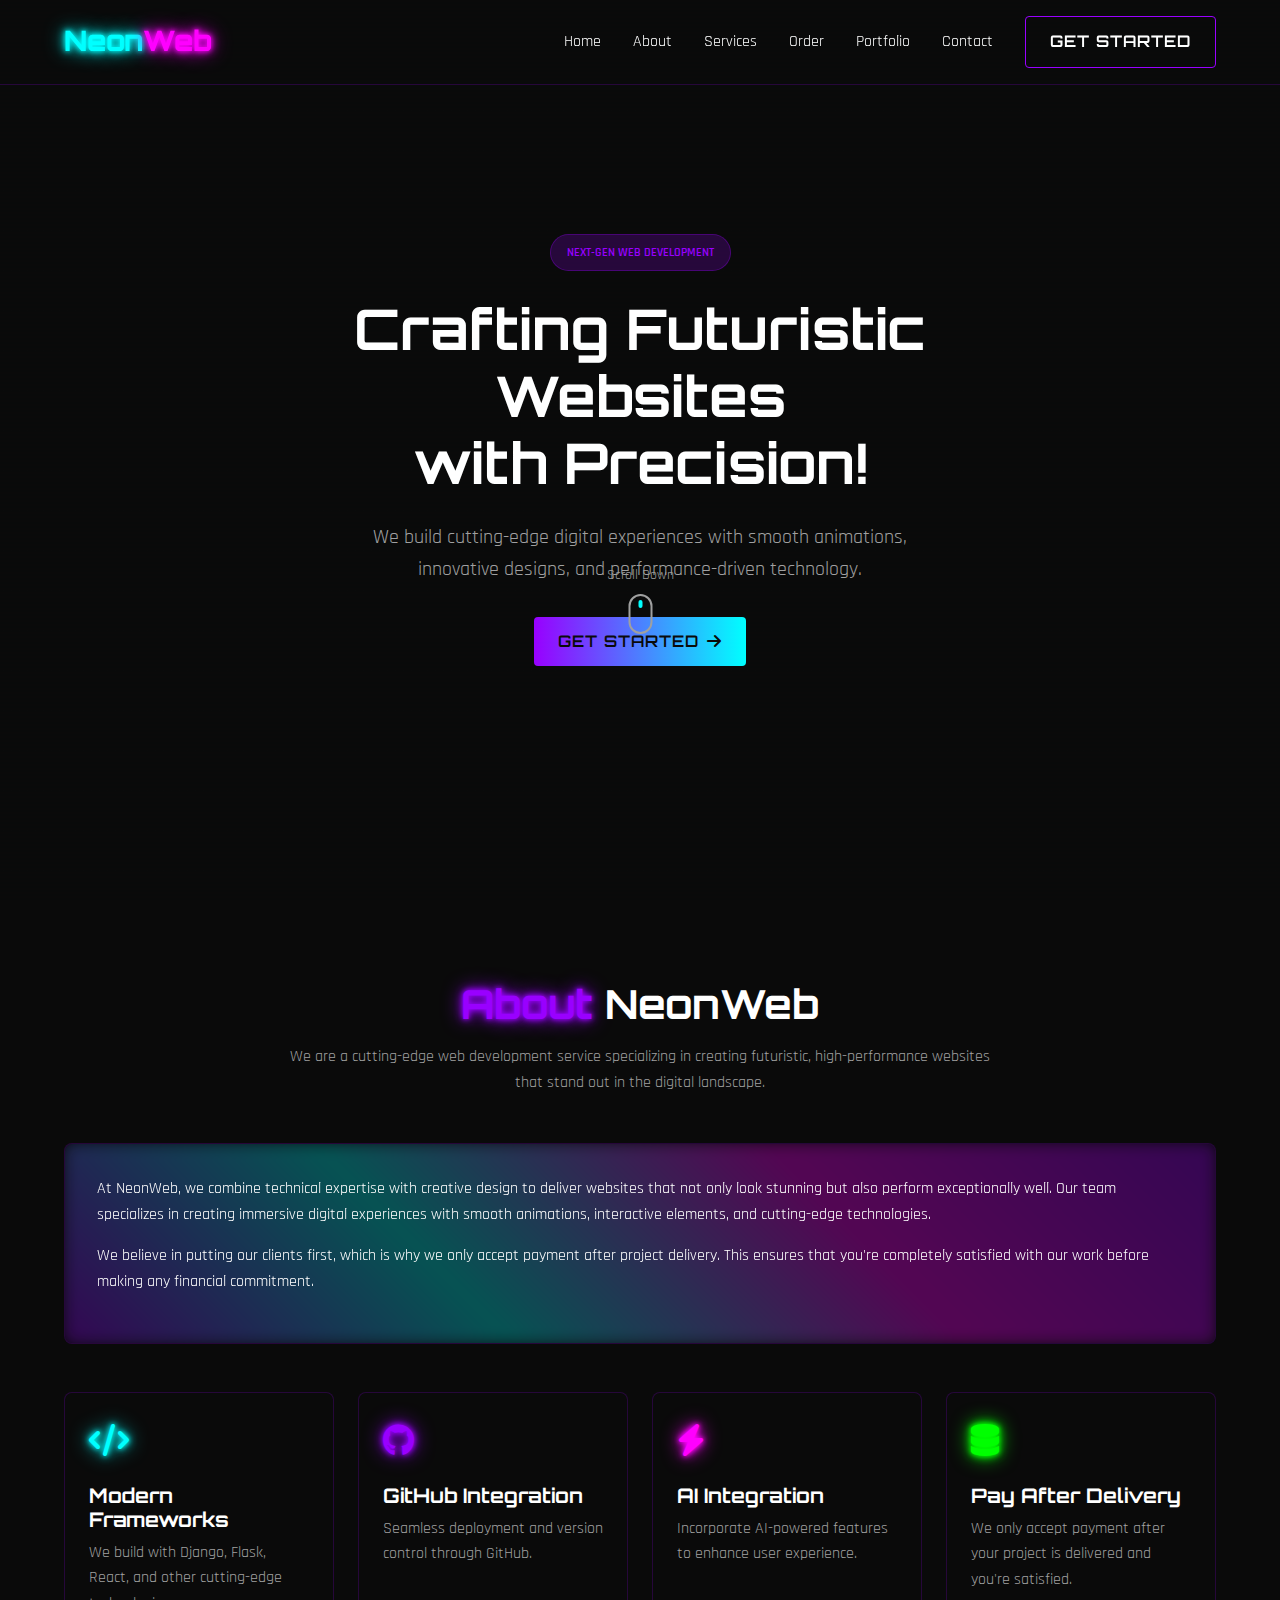
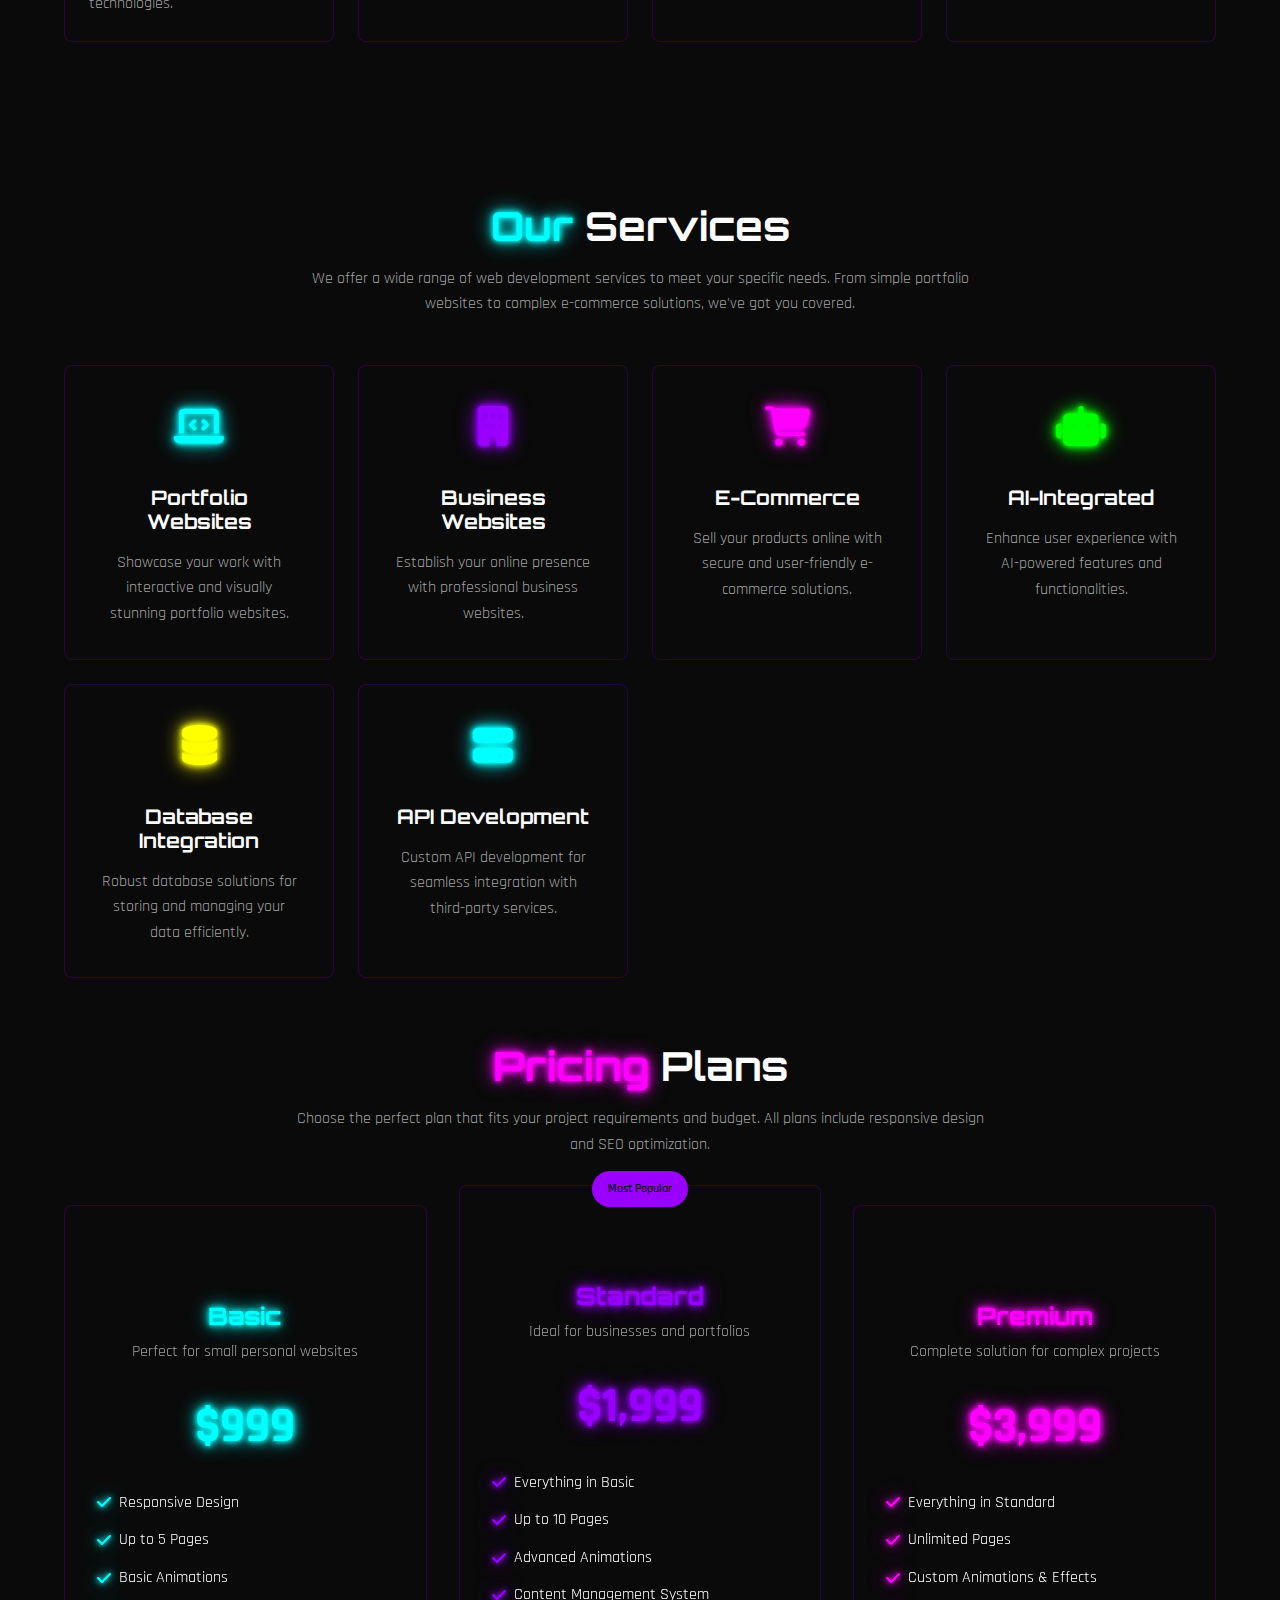
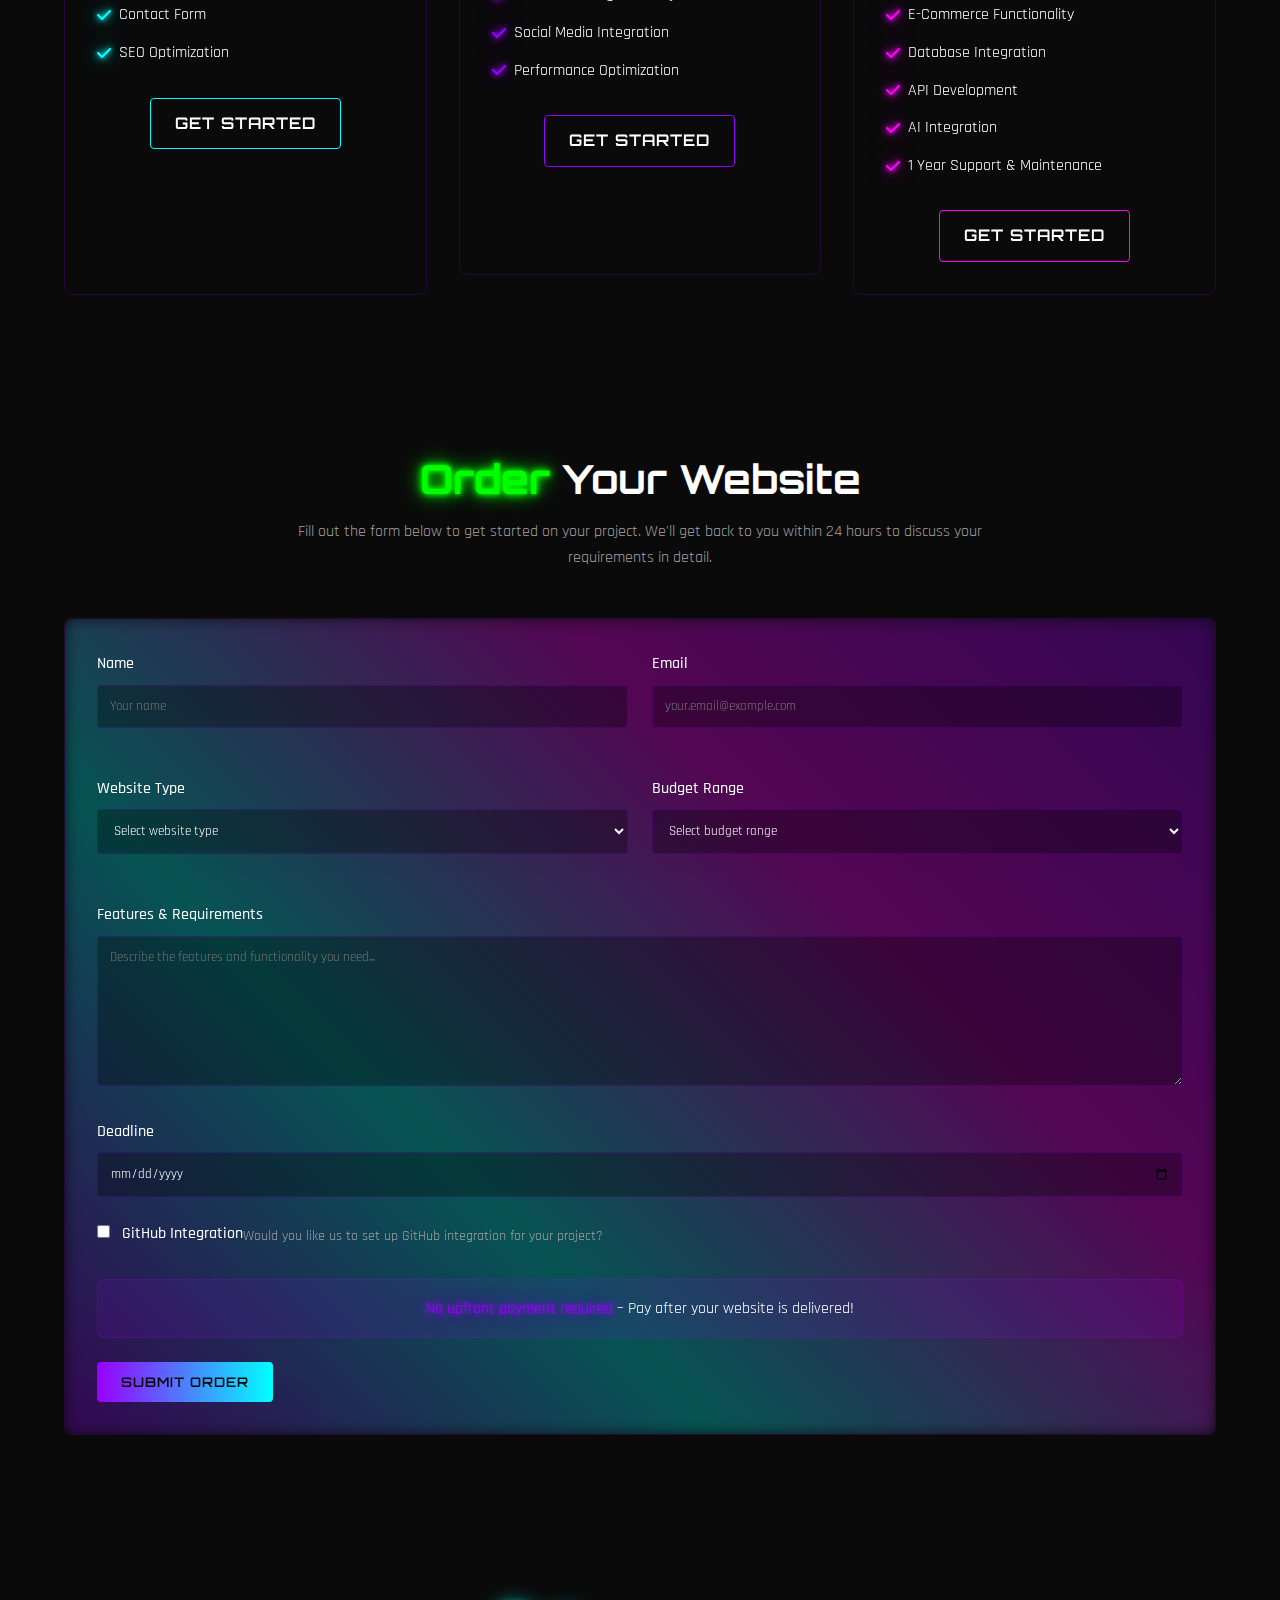
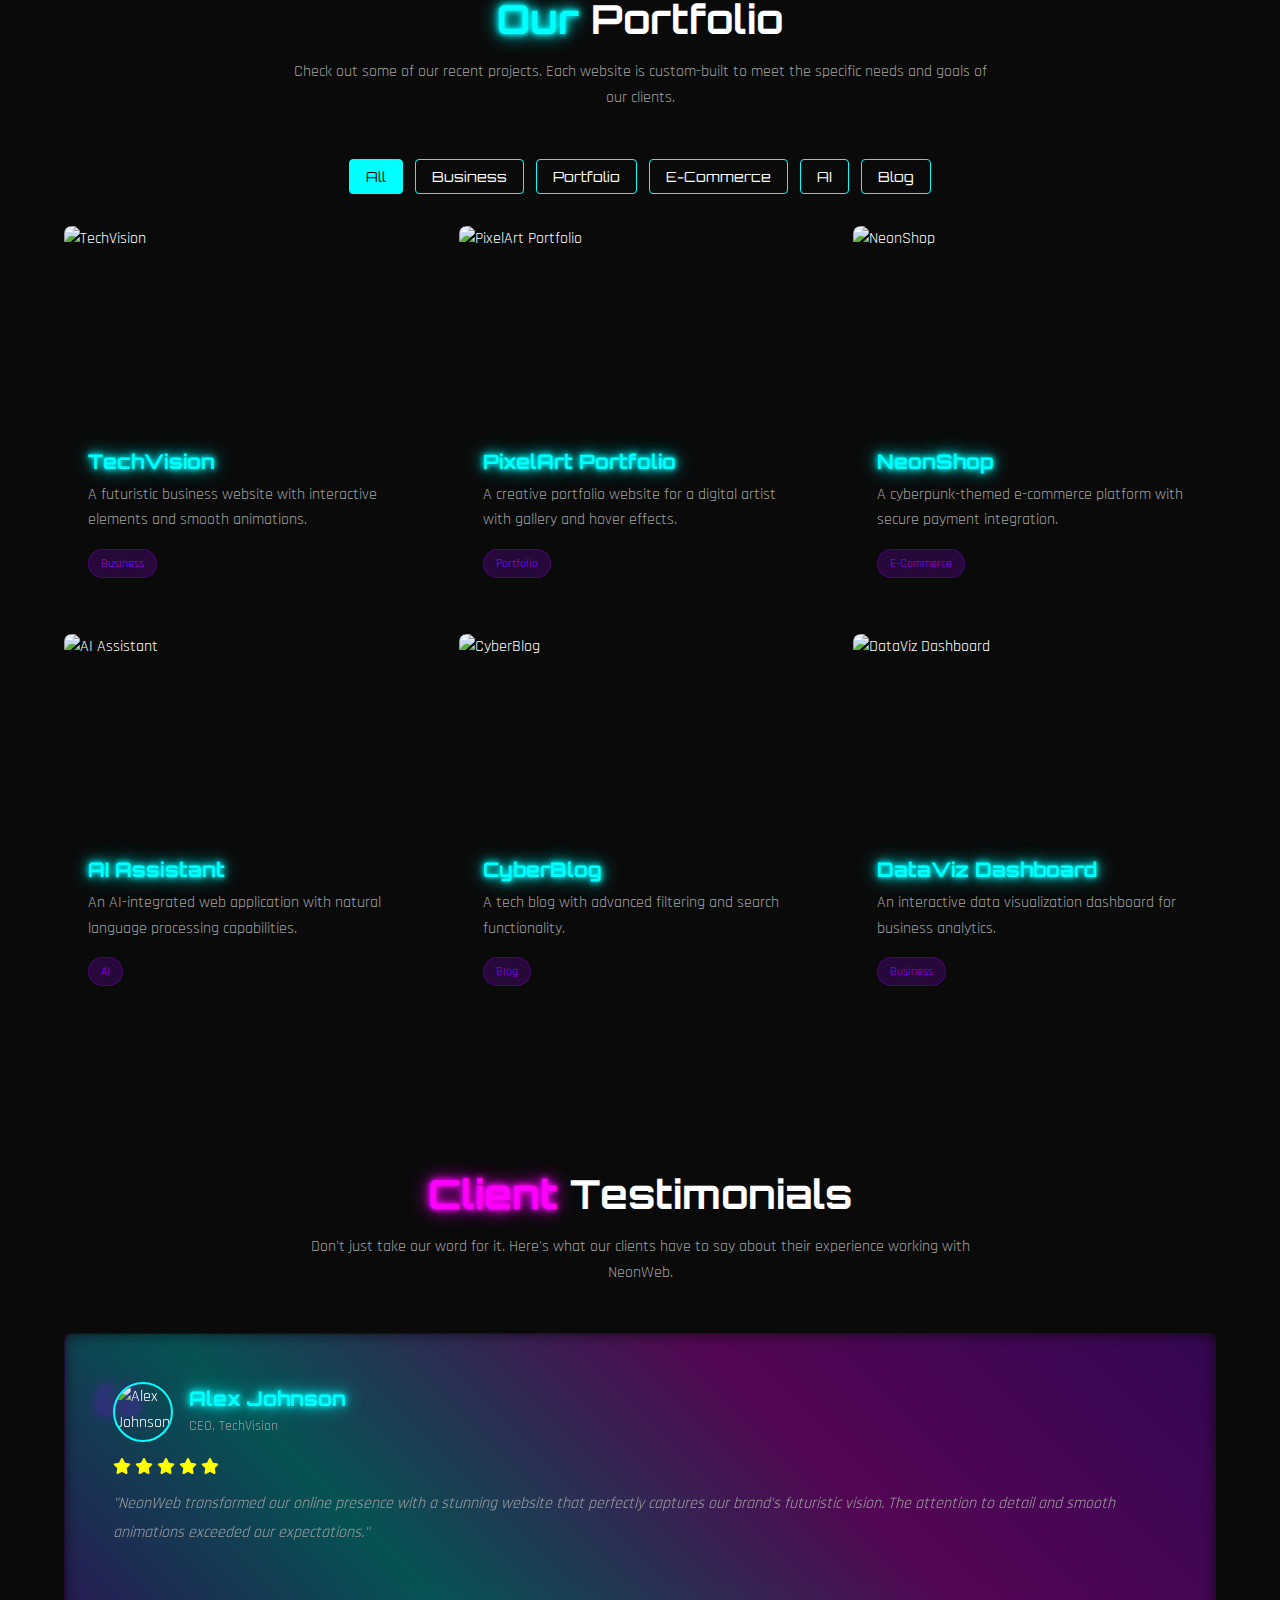
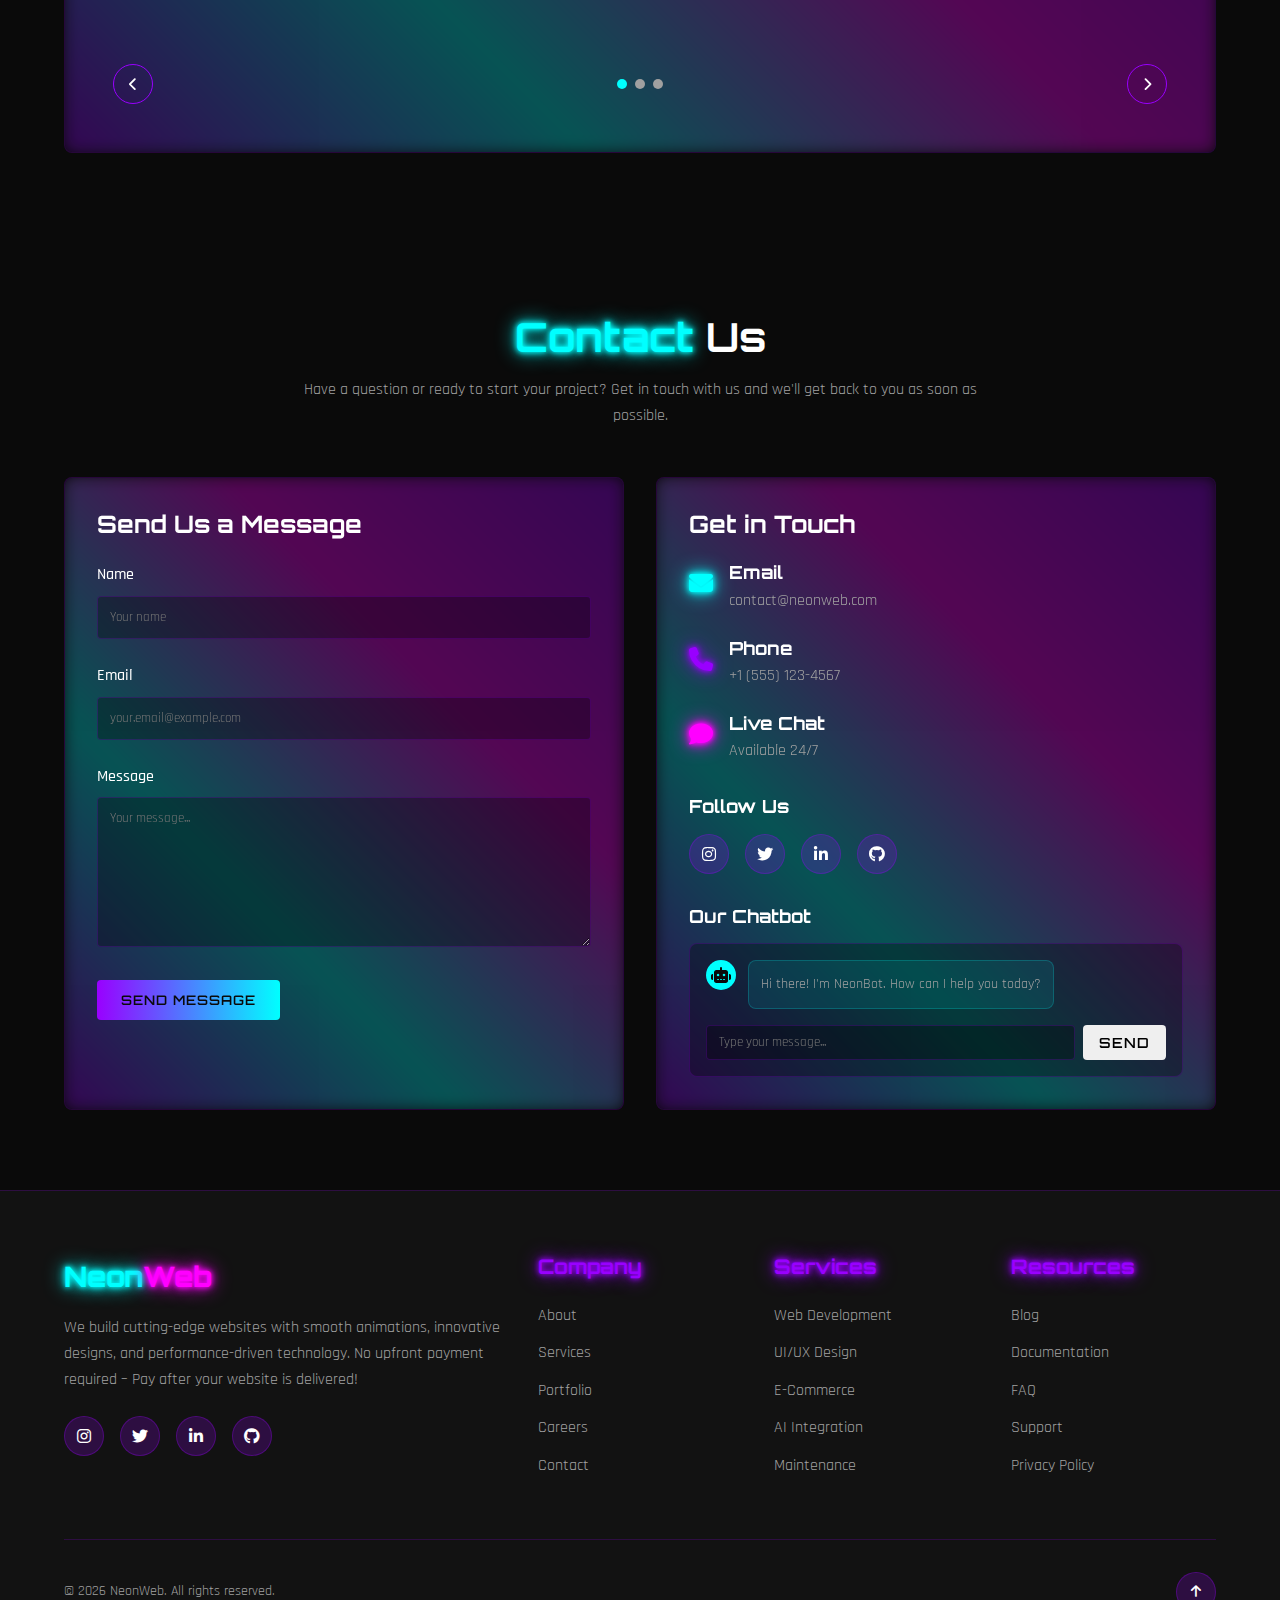
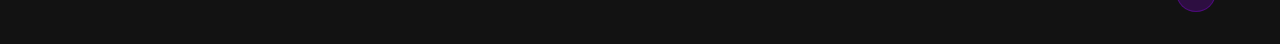
==== index.html @ 37cd9d98 "first commit" ====
<!DOCTYPE html>
<html lang="en">
<head>
  <meta charset="UTF-8">
  <meta name="viewport" content="width=device-width, initial-scale=1.0">
  <title>NeonWeb - Crafting Futuristic Websites with Precision</title>
  <link rel="stylesheet" href="styles.css">
  <link rel="stylesheet" href="https://cdnjs.cloudflare.com/ajax/libs/font-awesome/6.4.0/css/all.min.css">
  <link href="https://fonts.googleapis.com/css2?family=Orbitron:wght@400;500;600;700;800;900&family=Rajdhani:wght@300;400;500;600;700&display=swap" rel="stylesheet">
</head>
<body>
  <!-- Scanline Effect -->
  <div class="scanline"></div>
  
  <!-- Navbar -->
  <header>
    <nav class="navbar">
      <div class="container">
        <div class="logo">
          <a href="#home">
            <span class="neon-text-blue">Neon</span><span class="neon-text-pink">Web</span>
          </a>
        </div>
        <input type="checkbox" id="nav-toggle" class="nav-toggle">
        <label for="nav-toggle" class="nav-toggle-label">
          <span></span>
        </label>
        <ul class="nav-links">
          <li><a href="#home">Home</a></li>
          <li><a href="#about">About</a></li>
          <li><a href="#services">Services</a></li>
          <li><a href="#order">Order</a></li>
          <li><a href="#portfolio">Portfolio</a></li>
          <li><a href="#contact">Contact</a></li>
          <li><a href="#" class="btn btn-outline">Get Started</a></li>
        </ul>
      </div>
    </nav>
  </header>

  <!-- Hero Section -->
  <section id="home" class="hero">
    <div class="hero-grid"></div>
    <div class="container">
      <div class="hero-content">
        <div class="badge">NEXT-GEN WEB DEVELOPMENT</div>
        <h1 class="glitch-text">Crafting Futuristic Websites <br> with Precision!</h1>
        <p>We build cutting-edge digital experiences with smooth animations, innovative designs, and performance-driven technology.</p>
        <a href="#order" class="btn btn-primary neon-button">
          Get Started
          <i class="fas fa-arrow-right"></i>
        </a>
        <div class="scroll-indicator">
          <span>Scroll Down</span>
          <div class="mouse">
            <div class="wheel"></div>
          </div>
        </div>
      </div>
    </div>
  </section>

  <!-- About Section -->
  <section id="about" class="about">
    <div class="container">
      <div class="section-header">
        <h2><span class="neon-text-purple">About</span> NeonWeb</h2>
        <p>We are a cutting-edge web development service specializing in creating futuristic, high-performance websites that stand out in the digital landscape.</p>
      </div>
      
      <div class="about-content neon-border">
        <p>At NeonWeb, we combine technical expertise with creative design to deliver websites that not only look stunning but also perform exceptionally well. Our team specializes in creating immersive digital experiences with smooth animations, interactive elements, and cutting-edge technologies.</p>
        <p>We believe in putting our clients first, which is why we only accept payment after project delivery. This ensures that you're completely satisfied with our work before making any financial commitment.</p>
      </div>
      
      <div class="features-grid">
        <div class="feature-card">
          <div class="feature-icon">
            <i class="fas fa-code neon-text-cyan"></i>
          </div>
          <div class="feature-content">
            <h3>Modern Frameworks</h3>
            <p>We build with Django, Flask, React, and other cutting-edge technologies.</p>
          </div>
        </div>
        
        <div class="feature-card">
          <div class="feature-icon">
            <i class="fab fa-github neon-text-purple"></i>
          </div>
          <div class="feature-content">
            <h3>GitHub Integration</h3>
            <p>Seamless deployment and version control through GitHub.</p>
          </div>
        </div>
        
        <div class="feature-card">
          <div class="feature-icon">
            <i class="fas fa-bolt neon-text-pink"></i>
          </div>
          <div class="feature-content">
            <h3>AI Integration</h3>
            <p>Incorporate AI-powered features to enhance user experience.</p>
          </div>
        </div>
        
        <div class="feature-card">
          <div class="feature-icon">
            <i class="fas fa-database neon-text-green"></i>
          </div>
          <div class="feature-content">
            <h3>Pay After Delivery</h3>
            <p>We only accept payment after your project is delivered and you're satisfied.</p>
          </div>
        </div>
      </div>
    </div>
  </section>

  <!-- Services Section -->
  <section id="services" class="services">
    <div class="container">
      <div class="section-header">
        <h2><span class="neon-text-blue">Our</span> Services</h2>
        <p>We offer a wide range of web development services to meet your specific needs. From simple portfolio websites to complex e-commerce solutions, we've got you covered.</p>
      </div>
      
      <div class="services-grid">
        <div class="service-card">
          <div class="service-icon">
            <i class="fas fa-laptop-code neon-text-cyan"></i>
          </div>
          <h3>Portfolio Websites</h3>
          <p>Showcase your work with interactive and visually stunning portfolio websites.</p>
        </div>
        
        <div class="service-card">
          <div class="service-icon">
            <i class="fas fa-building neon-text-purple"></i>
          </div>
          <h3>Business Websites</h3>
          <p>Establish your online presence with professional business websites.</p>
        </div>
        
        <div class="service-card">
          <div class="service-icon">
            <i class="fas fa-shopping-cart neon-text-pink"></i>
          </div>
          <h3>E-Commerce</h3>
          <p>Sell your products online with secure and user-friendly e-commerce solutions.</p>
        </div>
        
        <div class="service-card">
          <div class="service-icon">
            <i class="fas fa-robot neon-text-green"></i>
          </div>
          <h3>AI-Integrated</h3>
          <p>Enhance user experience with AI-powered features and functionalities.</p>
        </div>
        
        <div class="service-card">
          <div class="service-icon">
            <i class="fas fa-database neon-text-yellow"></i>
          </div>
          <h3>Database Integration</h3>
          <p>Robust database solutions for storing and managing your data efficiently.</p>
        </div>
        
        <div class="service-card">
          <div class="service-icon">
            <i class="fas fa-server neon-text-blue"></i>
          </div>
          <h3>API Development</h3>
          <p>Custom API development for seamless integration with third-party services.</p>
        </div>
      </div>
      
      <div class="section-header pricing-header">
        <h2><span class="neon-text-pink">Pricing</span> Plans</h2>
        <p>Choose the perfect plan that fits your project requirements and budget. All plans include responsive design and SEO optimization.</p>
      </div>
      
      <div class="pricing-grid">
        <div class="pricing-card neon-border-cyan">
          <div class="pricing-header">
            <h3 class="neon-text-cyan">Basic</h3>
            <p>Perfect for small personal websites</p>
          </div>
          <div class="pricing-price neon-text-cyan">$999</div>
          <ul class="pricing-features">
            <li><i class="fas fa-check neon-text-cyan"></i> Responsive Design</li>
            <li><i class="fas fa-check neon-text-cyan"></i> Up to 5 Pages</li>
            <li><i class="fas fa-check neon-text-cyan"></i> Basic Animations</li>
            <li><i class="fas fa-check neon-text-cyan"></i> Contact Form</li>
            <li><i class="fas fa-check neon-text-cyan"></i> SEO Optimization</li>
          </ul>
          <a href="#order" class="btn btn-outline-cyan neon-button">Get Started</a>
        </div>
        
        <div class="pricing-card neon-border-purple recommended">
          <div class="recommended-badge">Most Popular</div>
          <div class="pricing-header">
            <h3 class="neon-text-purple">Standard</h3>
            <p>Ideal for businesses and portfolios</p>
          </div>
          <div class="pricing-price neon-text-purple">$1,999</div>
          <ul class="pricing-features">
            <li><i class="fas fa-check neon-text-purple"></i> Everything in Basic</li>
            <li><i class="fas fa-check neon-text-purple"></i> Up to 10 Pages</li>
            <li><i class="fas fa-check neon-text-purple"></i> Advanced Animations</li>
            <li><i class="fas fa-check neon-text-purple"></i> Content Management System</li>
            <li><i class="fas fa-check neon-text-purple"></i> Social Media Integration</li>
            <li><i class="fas fa-check neon-text-purple"></i> Performance Optimization</li>
          </ul>
          <a href="#order" class="btn btn-outline-purple neon-button">Get Started</a>
        </div>
        
        <div class="pricing-card neon-border-pink">
          <div class="pricing-header">
            <h3 class="neon-text-pink">Premium</h3>
            <p>Complete solution for complex projects</p>
          </div>
          <div class="pricing-price neon-text-pink">$3,999</div>
          <ul class="pricing-features">
            <li><i class="fas fa-check neon-text-pink"></i> Everything in Standard</li>
            <li><i class="fas fa-check neon-text-pink"></i> Unlimited Pages</li>
            <li><i class="fas fa-check neon-text-pink"></i> Custom Animations & Effects</li>
            <li><i class="fas fa-check neon-text-pink"></i> E-Commerce Functionality</li>
            <li><i class="fas fa-check neon-text-pink"></i> Database Integration</li>
            <li><i class="fas fa-check neon-text-pink"></i> API Development</li>
            <li><i class="fas fa-check neon-text-pink"></i> AI Integration</li>
            <li><i class="fas fa-check neon-text-pink"></i> 1 Year Support & Maintenance</li>
          </ul>
          <a href="#order" class="btn btn-outline-pink neon-button">Get Started</a>
        </div>
      </div>
    </div>
  </section>

  <!-- Order Form Section -->
  <section id="order" class="order">
    <div class="container">
      <div class="section-header">
        <h2><span class="neon-text-green">Order</span> Your Website</h2>
        <p>Fill out the form below to get started on your project. We'll get back to you within 24 hours to discuss your requirements in detail.</p>
      </div>
      
      <div class="order-form neon-border">
        <form>
          <div class="form-row">
            <div class="form-group">
              <label for="name">Name</label>
              <input type="text" id="name" name="name" placeholder="Your name" required>
            </div>
            <div class="form-group">
              <label for="email">Email</label>
              <input type="email" id="email" name="email" placeholder="your.email@example.com" required>
            </div>
          </div>
          
          <div class="form-row">
            <div class="form-group">
              <label for="website-type">Website Type</label>
              <select id="website-type" name="website-type" required>
                <option value="" disabled selected>Select website type</option>
                <option value="portfolio">Portfolio</option>
                <option value="business">Business</option>
                <option value="ecommerce">E-Commerce</option>
                <option value="blog">Blog</option>
                <option value="ai-integrated">AI-Integrated</option>
                <option value="other">Other</option>
              </select>
            </div>
            <div class="form-group">
              <label for="budget">Budget Range</label>
              <select id="budget" name="budget" required>
                <option value="" disabled selected>Select budget range</option>
                <option value="$1000-$2000">$1000-$2000</option>
                <option value="$2000-$3000">$2000-$3000</option>
                <option value="$3000-$5000">$3000-$5000</option>
                <option value="$5000+">$5000+</option>
              </select>
            </div>
          </div>
          
          <div class="form-group">
            <label for="features">Features & Requirements</label>
            <textarea id="features" name="features" placeholder="Describe the features and functionality you need..." required></textarea>
          </div>
          
          <div class="form-group">
            <label for="deadline">Deadline</label>
            <input type="date" id="deadline" name="deadline" required>
          </div>
          
          <div class="form-group checkbox-group">
            <input type="checkbox" id="github-integration" name="github-integration">
            <label for="github-integration">GitHub Integration</label>
            <p class="form-description">Would you like us to set up GitHub integration for your project?</p>
          </div>
          
          <div class="payment-notice">
            <p><span class="neon-text-purple">No upfront payment required</span> – Pay after your website is delivered!</p>
          </div>
          
          <button type="submit" class="btn btn-primary neon-button">Submit Order</button>
        </form>
      </div>
    </div>
  </section>

  <!-- Portfolio Section -->
  <section id="portfolio" class="portfolio">
    <div class="container">
      <div class="section-header">
        <h2><span class="neon-text-cyan">Our</span> Portfolio</h2>
        <p>Check out some of our recent projects. Each website is custom-built to meet the specific needs and goals of our clients.</p>
      </div>
      
      <div class="portfolio-filters">
        <button class="portfolio-filter active" data-filter="all">All</button>
        <button class="portfolio-filter" data-filter="business">Business</button>
        <button class="portfolio-filter" data-filter="portfolio">Portfolio</button>
        <button class="portfolio-filter" data-filter="ecommerce">E-Commerce</button>
        <button class="portfolio-filter" data-filter="ai">AI</button>
        <button class="portfolio-filter" data-filter="blog">Blog</button>
      </div>
      
      <div class="portfolio-grid">
        <div class="portfolio-item" data-category="business">
          <div class="portfolio-image">
            <img src="https://via.placeholder.com/600x400/0a0a0a/00ffff?text=TechVision" alt="TechVision">
            <div class="portfolio-overlay">
              <div class="portfolio-buttons">
                <a href="#" class="portfolio-btn"><i class="fas fa-eye"></i></a>
                <a href="#" class="portfolio-btn"><i class="fas fa-external-link-alt"></i></a>
              </div>
            </div>
          </div>
          <div class="portfolio-content">
            <h3 class="neon-text-blue">TechVision</h3>
            <p>A futuristic business website with interactive elements and smooth animations.</p>
            <span class="portfolio-category">Business</span>
          </div>
        </div>
        
        <div class="portfolio-item" data-category="portfolio">
          <div class="portfolio-image">
            <img src="https://via.placeholder.com/600x400/0a0a0a/ff00ff?text=PixelArt" alt="PixelArt Portfolio">
            <div class="portfolio-overlay">
              <div class="portfolio-buttons">
                <a href="#" class="portfolio-btn"><i class="fas fa-eye"></i></a>
                <a href="#" class="portfolio-btn"><i class="fas fa-external-link-alt"></i></a>
              </div>
            </div>
          </div>
          <div class="portfolio-content">
            <h3 class="neon-text-blue">PixelArt Portfolio</h3>
            <p>A creative portfolio website for a digital artist with gallery and hover effects.</p>
            <span class="portfolio-category">Portfolio</span>
          </div>
        </div>
        
        <div class="portfolio-item" data-category="ecommerce">
          <div class="portfolio-image">
            <img src="https://via.placeholder.com/600x400/0a0a0a/9900ff?text=NeonShop" alt="NeonShop">
            <div class="portfolio-overlay">
              <div class="portfolio-buttons">
                <a href="#" class="portfolio-btn"><i class="fas fa-eye"></i></a>
                <a href="#" class="portfolio-btn"><i class="fas fa-external-link-alt"></i></a>
              </div>
            </div>
          </div>
          <div class="portfolio-content">
            <h3 class="neon-text-blue">NeonShop</h3>
            <p>A cyberpunk-themed e-commerce platform with secure payment integration.</p>
            <span class="portfolio-category">E-Commerce</span>
          </div>
        </div>
        
        <div class="portfolio-item" data-category="ai">
          <div class="portfolio-image">
            <img src="https://via.placeholder.com/600x400/0a0a0a/00ff00?text=AI+Assistant" alt="AI Assistant">
            <div class="portfolio-overlay">
              <div class="portfolio-buttons">
                <a href="#" class="portfolio-btn"><i class="fas fa-eye"></i></a>
                <a href="#" class="portfolio-btn"><i class="fas fa-external-link-alt"></i></a>
              </div>
            </div>
          </div>
          <div class="portfolio-content">
            <h3 class="neon-text-blue">AI Assistant</h3>
            <p>An AI-integrated web application with natural language processing capabilities.</p>
            <span class="portfolio-category">AI</span>
          </div>
        </div>
        
        <div class="portfolio-item" data-category="blog">
          <div class="portfolio-image">
            <img src="https://via.placeholder.com/600x400/0a0a0a/ffff00?text=CyberBlog" alt="CyberBlog">
            <div class="portfolio-overlay">
              <div class="portfolio-buttons">
                <a href="#" class="portfolio-btn"><i class="fas fa-eye"></i></a>
                <a href="#" class="portfolio-btn"><i class="fas fa-external-link-alt"></i></a>
              </div>
            </div>
          </div>
          <div class="portfolio-content">
            <h3 class="neon-text-blue">CyberBlog</h3>
            <p>A tech blog with advanced filtering and search functionality.</p>
            <span class="portfolio-category">Blog</span>
          </div>
        </div>
        
        <div class="portfolio-item" data-category="business">
          <div class="portfolio-image">
            <img src="https://via.placeholder.com/600x400/0a0a0a/00ffff?text=DataViz" alt="DataViz Dashboard">
            <div class="portfolio-overlay">
              <div class="portfolio-buttons">
                <a href="#" class="portfolio-btn"><i class="fas fa-eye"></i></a>
                <a href="#" class="portfolio-btn"><i class="fas fa-external-link-alt"></i></a>
              </div>
            </div>
          </div>
          <div class="portfolio-content">
            <h3 class="neon-text-blue">DataViz Dashboard</h3>
            <p>An interactive data visualization dashboard for business analytics.</p>
            <span class="portfolio-category">Business</span>
          </div>
        </div>
      </div>
    </div>
  </section>

  <!-- Testimonials Section -->
  <section class="testimonials">
    <div class="container">
      <div class="section-header">
        <h2><span class="neon-text-pink">Client</span> Testimonials</h2>
        <p>Don't just take our word for it. Here's what our clients have to say about their experience working with NeonWeb.</p>
      </div>
      
      <div class="testimonials-slider neon-border">
        <div class="quote-icon">
          <i class="fas fa-quote-left neon-text-purple"></i>
        </div>
        
        <div class="testimonial-slides">
          <div class="testimonial-slide active">
            <div class="testimonial-author">
              <div class="testimonial-avatar">
                <img src="https://via.placeholder.com/100/0a0a0a/00ffff?text=AJ" alt="Alex Johnson">
              </div>
              <div class="testimonial-info">
                <h4 class="neon-text-blue">Alex Johnson</h4>
                <p>CEO, TechVision</p>
              </div>
            </div>
            <div class="testimonial-rating">
              <i class="fas fa-star"></i>
              <i class="fas fa-star"></i>
              <i class="fas fa-star"></i>
              <i class="fas fa-star"></i>
              <i class="fas fa-star"></i>
            </div>
            <p class="testimonial-content">
              "NeonWeb transformed our online presence with a stunning website that perfectly captures our brand's futuristic vision. The attention to detail and smooth animations exceeded our expectations."
            </p>
          </div>
          
          <div class="testimonial-slide">
            <div class="testimonial-author">
              <div class="testimonial-avatar">
                <img src="https://via.placeholder.com/100/0a0a0a/ff00ff?text=SC" alt="Sarah Chen">
              </div>
              <div class="testimonial-info">
                <h4 class="neon-text-blue">Sarah Chen</h4>
                <p>Digital Artist</p>
              </div>
            </div>
            <div class="testimonial-rating">
              <i class="fas fa-star"></i>
              <i class="fas fa-star"></i>
              <i class="fas fa-star"></i>
              <i class="fas fa-star"></i>
              <i class="fas fa-star"></i>
            </div>
            <p class="testimonial-content">
              "As an artist, I needed a portfolio that would showcase my work in an engaging way. NeonWeb delivered a website that not only looks amazing but also provides an immersive experience for visitors."
            </p>
          </div>
          
          <div class="testimonial-slide">
            <div class="testimonial-author">
              <div class="testimonial-avatar">
                <img src="https://via.placeholder.com/100/0a0a0a/9900ff?text=MR" alt="Michael Rodriguez">
              </div>
              <div class="testimonial-info">
                <h4 class="neon-text-blue">Michael Rodriguez</h4>
                <p>Founder, NeonShop</p>
              </div>
            </div>
            <div class="testimonial-rating">
              <i class="fas fa-star"></i>
              <i class="fas fa-star"></i>
              <i class="fas fa-star"></i>
              <i class="fas fa-star"></i>
              <i class="fas fa-star-half-alt"></i>
            </div>
            <p class="testimonial-content">
              "The e-commerce platform NeonWeb built for us has significantly increased our sales. The cyberpunk design attracts our target audience, and the checkout process is seamless. Highly recommended!"
            </p>
          </div>
        </div>
        
        <div class="testimonial-controls">
          <button class="testimonial-prev"><i class="fas fa-chevron-left"></i></button>
          <div class="testimonial-dots">
            <button class="testimonial-dot active" data-slide="0"></button>
            <button class="testimonial-dot" data-slide="1"></button>
            <button class="testimonial-dot" data-slide="2"></button>
          </div>
          <button class="testimonial-next"><i class="fas fa-chevron-right"></i></button>
        </div>
      </div>
    </div>
  </section>

  <!-- Contact Section -->
  <section id="contact" class="contact">
    <div class="container">
      <div class="section-header">
        <h2><span class="neon-text-cyan">Contact</span> Us</h2>
        <p>Have a question or ready to start your project? Get in touch with us and we'll get back to you as soon as possible.</p>
      </div>
      
      <div class="contact-grid">
        <div class="contact-form neon-border">
          <h3>Send Us a Message</h3>
          <form>
            <div class="form-group">
              <label for="contact-name">Name</label>
              <input type="text" id="contact-name" name="contact-name" placeholder="Your name" required>
            </div>
            
            <div class="form-group">
              <label for="contact-email">Email</label>
              <input type="email" id="contact-email" name="contact-email" placeholder="your.email@example.com" required>
            </div>
            
            <div class="form-group">
              <label for="contact-message">Message</label>
              <textarea id="contact-message" name="contact-message" placeholder="Your message..." required></textarea>
            </div>
            
            <button type="submit" class="btn btn-primary neon-button">Send Message</button>
          </form>
        </div>
        
        <div class="contact-info neon-border">
          <h3>Get in Touch</h3>
          
          <div class="contact-methods">
            <div class="contact-method">
              <div class="contact-icon">
                <i class="fas fa-envelope neon-text-cyan"></i>
              </div>
              <div class="contact-details">
                <h4>Email</h4>
                <a href="mailto:contact@neonweb.com">contact@neonweb.com</a>
              </div>
            </div>
            
            <div class="contact-method">
              <div class="contact-icon">
                <i class="fas fa-phone neon-text-purple"></i>
              </div>
              <div class="contact-details">
                <h4>Phone</h4>
                <a href="tel:+15551234567">+1 (555) 123-4567</a>
              </div>
            </div>
            
            <div class="contact-method">
              <div class="contact-icon">
                <i class="fas fa-comment neon-text-pink"></i>
              </div>
              <div class="contact-details">
                <h4>Live Chat</h4>
                <p>Available 24/7</p>
              </div>
            </div>
          </div>
          
          <div class="social-links">
            <h4>Follow Us</h4>
            <div class="social-icons">
              <a href="#" class="social-icon"><i class="fab fa-instagram"></i></a>
              <a href="#" class="social-icon"><i class="fab fa-twitter"></i></a>
              <a href="#" class="social-icon"><i class="fab fa-linkedin-in"></i></a>
              <a href="#" class="social-icon"><i class="fab fa-github"></i></a>
            </div>
          </div>
          
          <div class="chatbot">
            <h4>Our Chatbot</h4>
            <div class="chatbot-container">
              <div class="chatbot-message">
                <div class="chatbot-avatar">
                  <i class="fas fa-robot"></i>
                </div>
                <div class="chatbot-text">
                  Hi there! I'm NeonBot. How can I help you today?
                </div>
              </div>
              
              <div class="chatbot-input">
                <input type="text" placeholder="Type your message...">
                <button class="btn btn-small">Send</button>
              </div>
            </div>
          </div>
        </div>
      </div>
    </div>
  </section>

  <!-- Footer -->
  <footer class="footer">
    <div class="container">
      <div class="footer-grid">
        <div class="footer-about">
          <div class="logo">
            <a href="#home">
              <span class="neon-text-blue">Neon</span><span class="neon-text-pink">Web</span>
            </a>
          </div>
          <p>We build cutting-edge websites with smooth animations, innovative designs, and performance-driven technology. No upfront payment required – Pay after your website is delivered!</p>
          <div class="social-icons">
            <a href="#" class="social-icon"><i class="fab fa-instagram"></i></a>
            <a href="#" class="social-icon"><i class="fab fa-twitter"></i></a>
            <a href="#" class="social-icon"><i class="fab fa-linkedin-in"></i></a>
            <a href="#" class="social-icon"><i class="fab fa-github"></i></a>
          </div>
        </div>
        
        <div class="footer-links">
          <h4 class="neon-text-purple">Company</h4>
          <ul>
            <li><a href="#about">About</a></li>
            <li><a href="#services">Services</a></li>
            <li><a href="#portfolio">Portfolio</a></li>
            <li><a href="#">Careers</a></li>
            <li><a href="#contact">Contact</a></li>
          </ul>
        </div>
        
        <div class="footer-links">
          <h4 class="neon-text-purple">Services</h4>
          <ul>
            <li><a href="#">Web Development</a></li>
            <li><a href="#">UI/UX Design</a></li>
            <li><a href="#">E-Commerce</a></li>
            <li><a href="#">AI Integration</a></li>
            <li><a href="#">Maintenance</a></li>
          </ul>
        </div>
        
        <div class="footer-links">
          <h4 class="neon-text-purple">Resources</h4>
          <ul>
            <li><a href="#">Blog</a></li>
            <li><a href="#">Documentation</a></li>
            <li><a href="#">FAQ</a></li>
            <li><a href="#">Support</a></li>
            <li><a href="#">Privacy Policy</a></li>
          </ul>
        </div>
      </div>
      
      <div class="footer-bottom">
        <p>&copy; <script>document.write(new Date().getFullYear())</script> NeonWeb. All rights reserved.</p>
        <button class="scroll-top" onclick="window.scrollTo({top: 0, behavior: 'smooth'})">
          <i class="fas fa-arrow-up"></i>
        </button>
      </div>
    </div>
  </footer>

  <script>
    // Simple JavaScript for the testimonial slider
    document.addEventListener('DOMContentLoaded', function() {
      const slides = document.querySelectorAll('.testimonial-slide');
      const dots = document.querySelectorAll('.testimonial-dot');
      const prevBtn = document.querySelector('.testimonial-prev');
      const nextBtn = document.querySelector('.testimonial-next');
      let currentSlide = 0;
      
      function showSlide(n) {
        slides.forEach(slide => slide.classList.remove('active'));
        dots.forEach(dot => dot.classList.remove('active'));
        
        currentSlide = (n + slides.length) % slides.length;
        
        slides[currentSlide].classList.add('active');
        dots[currentSlide].classList.add('active');
      }
      
      prevBtn.addEventListener('click', () => showSlide(currentSlide - 1));
      nextBtn.addEventListener('click', () => showSlide(currentSlide + 1));
      
      dots.forEach((dot, index) => {
        dot.addEventListener('click', () => showSlide(index));
      });
      
      // Portfolio filtering
      const filterBtns = document.querySelectorAll('.portfolio-filter');
      const portfolioItems = document.querySelectorAll('.portfolio-item');
      
      filterBtns.forEach(btn => {
        btn.addEventListener('click', () => {
          filterBtns.forEach(b => b.classList.remove('active'));
          btn.classList.add('active');
          
          const filter = btn.getAttribute('data-filter');
          
          portfolioItems.forEach(item => {
            if (filter === 'all' || item.getAttribute('data-category') === filter) {
              item.style.display = 'block';
            } else {
              item.style.display = 'none';
            }
          });
        });
      });
    });
  </script>
</body>
</html>
---- styles.css ----
/* Base Styles */
:root {
    --neon-pink: #ff00ff;
    --neon-blue: #00ffff;
    --neon-purple: #9900ff;
    --neon-green: #00ff00;
    --neon-yellow: #ffff00;
    --bg-color: #0a0a0a;
    --bg-color-alt: #121212;
    --text-color: #ffffff;
    --text-color-muted: #a0a0a0;
    --border-color: rgba(153, 0, 255, 0.2);
    --border-color-hover: rgba(153, 0, 255, 0.5);
    --card-bg: rgba(10, 10, 10, 0.8);
  }
  
  * {
    margin: 0;
    padding: 0;
    box-sizing: border-box;
  }
  
  html {
    scroll-behavior: smooth;
  }
  
  body {
    font-family: "Rajdhani", sans-serif;
    background-color: var(--bg-color);
    color: var(--text-color);
    line-height: 1.6;
    overflow-x: hidden;
    position: relative;
  }
  
  h1,
  h2,
  h3,
  h4,
  h5,
  h6 {
    font-family: "Orbitron", sans-serif;
    font-weight: 700;
    line-height: 1.2;
    margin-bottom: 1rem;
  }
  
  a {
    text-decoration: none;
    color: var(--text-color);
    transition: color 0.3s ease;
  }
  
  a:hover {
    color: var(--neon-blue);
  }
  
  ul {
    list-style: none;
  }
  
  img {
    max-width: 100%;
    height: auto;
  }
  
  .container {
    width: 100%;
    max-width: 1200px;
    margin: 0 auto;
    padding: 0 1.5rem;
  }
  
  section {
    padding: 5rem 0;
    position: relative;
  }
  
  /* Cyberpunk Effects */
  .scanline {
    position: fixed;
    top: 0;
    left: 0;
    width: 100%;
    height: 100%;
    background: linear-gradient(to bottom, transparent 50%, rgba(0, 255, 255, 0.02) 50%);
    background-size: 100% 4px;
    z-index: 9999;
    pointer-events: none;
    opacity: 0.15;
  }
  
  .neon-text-blue {
    color: var(--neon-blue);
    text-shadow: 0 0 5px var(--neon-blue), 0 0 10px var(--neon-blue), 0 0 20px var(--neon-blue);
  }
  
  .neon-text-pink {
    color: var(--neon-pink);
    text-shadow: 0 0 5px var(--neon-pink), 0 0 10px var(--neon-pink), 0 0 20px var(--neon-pink);
  }
  
  .neon-text-purple {
    color: var(--neon-purple);
    text-shadow: 0 0 5px var(--neon-purple), 0 0 10px var(--neon-purple), 0 0 20px var(--neon-purple);
  }
  
  .neon-text-green {
    color: var(--neon-green);
    text-shadow: 0 0 5px var(--neon-green), 0 0 10px var(--neon-green), 0 0 20px var(--neon-green);
  }
  
  .neon-text-cyan {
    color: var(--neon-blue);
    text-shadow: 0 0 5px var(--neon-blue), 0 0 10px var(--neon-blue), 0 0 20px var(--neon-blue);
  }
  
  .neon-text-yellow {
    color: var(--neon-yellow);
    text-shadow: 0 0 5px var(--neon-yellow), 0 0 10px var(--neon-yellow), 0 0 20px var(--neon-yellow);
  }
  
  .neon-border {
    position: relative;
    border: 1px solid var(--border-color);
    border-radius: 8px;
    overflow: hidden;
  }
  
  .neon-border::before {
    content: "";
    position: absolute;
    top: -2px;
    left: -2px;
    right: -2px;
    bottom: -2px;
    background: linear-gradient(45deg, var(--neon-purple), var(--neon-blue), var(--neon-pink), var(--neon-purple));
    border-radius: inherit;
    z-index: -1;
    opacity: 0.3;
    filter: blur(8px);
    animation: border-animation 3s linear infinite;
  }
  
  .neon-border-cyan::before {
    background: linear-gradient(45deg, var(--neon-blue), var(--neon-blue), var(--neon-blue), var(--neon-blue));
  }
  
  .neon-border-purple::before {
    background: linear-gradient(45deg, var(--neon-purple), var(--neon-purple), var(--neon-purple), var(--neon-purple));
  }
  
  .neon-border-pink::before {
    background: linear-gradient(45deg, var(--neon-pink), var(--neon-pink), var(--neon-pink), var(--neon-pink));
  }
  
  @keyframes border-animation {
    0% {
      filter: blur(5px);
      opacity: 0.3;
    }
    50% {
      filter: blur(8px);
      opacity: 0.5;
    }
    100% {
      filter: blur(5px);
      opacity: 0.3;
    }
  }
  
  .glitch-text {
    position: relative;
    animation: glitch 2s infinite;
  }
  
  @keyframes glitch {
    0% {
      text-shadow: 0.05em 0 0 var(--neon-pink), -0.05em -0.025em 0 var(--neon-blue), -0.025em 0.05em 0 var(--neon-green);
    }
    14% {
      text-shadow: 0.05em 0 0 var(--neon-pink), -0.05em -0.025em 0 var(--neon-blue), -0.025em 0.05em 0 var(--neon-green);
    }
    15% {
      text-shadow: -0.05em -0.025em 0 var(--neon-pink), 0.025em 0.025em 0 var(--neon-blue), -0.05em -0.05em 0
        var(--neon-green);
    }
    49% {
      text-shadow: -0.05em -0.025em 0 var(--neon-pink), 0.025em 0.025em 0 var(--neon-blue), -0.05em -0.05em 0
        var(--neon-green);
    }
    50% {
      text-shadow: 0.025em 0.05em 0 var(--neon-pink), 0.05em 0 0 var(--neon-blue), 0 -0.05em 0 var(--neon-green);
    }
    99% {
      text-shadow: 0.025em 0.05em 0 var(--neon-pink), 0.05em 0 0 var(--neon-blue), 0 -0.05em 0 var(--neon-green);
    }
    100% {
      text-shadow: -0.025em 0 0 var(--neon-pink), -0.025em -0.025em 0 var(--neon-blue), -0.025em -0.05em 0
        var(--neon-green);
    }
  }
  
  /* Buttons */
  .btn {
    display: inline-flex;
    align-items: center;
    justify-content: center;
    padding: 0.75rem 1.5rem;
    border-radius: 4px;
    font-family: "Orbitron", sans-serif;
    font-weight: 600;
    text-transform: uppercase;
    letter-spacing: 1px;
    transition: all 0.3s ease;
    cursor: pointer;
    border: none;
    position: relative;
    overflow: hidden;
  }
  
  .btn i {
    margin-left: 0.5rem;
  }
  
  .btn-primary {
    background: linear-gradient(90deg, var(--neon-purple), var(--neon-blue));
    color: var(--bg-color);
  }
  
  .btn-primary:hover {
    background: linear-gradient(90deg, var(--neon-purple), var(--neon-blue));
    filter: brightness(1.2);
    color: var(--bg-color);
  }
  
  .btn-outline {
    background: transparent;
    border: 1px solid var(--neon-purple);
    color: var(--text-color);
  }
  
  .btn-outline:hover {
    background: rgba(153, 0, 255, 0.2);
    color: var(--text-color);
  }
  
  .btn-outline-cyan {
    background: transparent;
    border: 1px solid var(--neon-blue);
    color: var(--text-color);
  }
  
  .btn-outline-cyan:hover {
    background: rgba(0, 255, 255, 0.2);
    color: var(--text-color);
  }
  
  .btn-outline-purple {
    background: transparent;
    border: 1px solid var(--neon-purple);
    color: var(--text-color);
  }
  
  .btn-outline-purple:hover {
    background: rgba(153, 0, 255, 0.2);
    color: var(--text-color);
  }
  
  .btn-outline-pink {
    background: transparent;
    border: 1px solid var(--neon-pink);
    color: var(--text-color);
  }
  
  .btn-outline-pink:hover {
    background: rgba(255, 0, 255, 0.2);
    color: var(--text-color);
  }
  
  .btn-small {
    padding: 0.5rem 1rem;
    font-size: 0.875rem;
  }
  
  .neon-button {
    position: relative;
    overflow: hidden;
  }
  
  .neon-button::before {
    content: "";
    position: absolute;
    top: 0;
    left: -100%;
    width: 100%;
    height: 100%;
    background: linear-gradient(90deg, transparent, rgba(255, 255, 255, 0.2), transparent);
    transition: all 0.5s ease;
  }
  
  .neon-button:hover::before {
    left: 100%;
  }
  
  /* Navbar */
  .navbar {
    position: fixed;
    top: 0;
    left: 0;
    width: 100%;
    z-index: 1000;
    padding: 1rem 0;
    transition: all 0.3s ease;
    background: rgba(10, 10, 10, 0.8);
    backdrop-filter: blur(10px);
    border-bottom: 1px solid var(--border-color);
  }
  
  .navbar .container {
    display: flex;
    justify-content: space-between;
    align-items: center;
  }
  
  .logo {
    font-family: "Orbitron", sans-serif;
    font-size: 1.75rem;
    font-weight: 800;
  }
  
  .nav-links {
    display: flex;
    align-items: center;
  }
  
  .nav-links li {
    margin-left: 2rem;
  }
  
  .nav-links a {
    position: relative;
  }
  
  .nav-links a::after {
    content: "";
    position: absolute;
    bottom: -5px;
    left: 0;
    width: 0;
    height: 2px;
    background: linear-gradient(90deg, var(--neon-blue), var(--neon-purple));
    transition: width 0.3s ease;
  }
  
  .nav-links a:hover::after {
    width: 100%;
  }
  
  .nav-toggle {
    display: none;
  }
  
  .nav-toggle-label {
    display: none;
    cursor: pointer;
  }
  
  /* Hero Section */
  .hero {
    min-height: 100vh;
    display: flex;
    align-items: center;
    justify-content: center;
    text-align: center;
    padding-top: 5rem;
    position: relative;
    overflow: hidden;
  }
  
  .hero-grid {
    position: absolute;
    top: 0;
    left: 0;
    width: 100%;
    height: 100%;
    background-image: linear-gradient(rgba(10, 10, 10, 0.9) 1px, transparent 1px),
      linear-gradient(90deg, rgba(10, 10, 10, 0.9) 1px, transparent 1px);
    background-size: 40px 40px;
    background-position: center center;
    perspective: 1000px;
    transform-style: preserve-3d;
    animation: grid-animation 20s linear infinite;
  }
  
  @keyframes grid-animation {
    0% {
      transform: rotateX(75deg) translateY(0);
    }
    100% {
      transform: rotateX(75deg) translateY(40px);
    }
  }
  
  .hero-content {
    max-width: 800px;
    margin: 0 auto;
    position: relative;
    z-index: 1;
  }
  
  .hero h1 {
    font-size: 3.5rem;
    margin-bottom: 1.5rem;
  }
  
  .hero p {
    font-size: 1.25rem;
    color: var(--text-color-muted);
    margin-bottom: 2rem;
    max-width: 600px;
    margin-left: auto;
    margin-right: auto;
  }
  
  .badge {
    display: inline-block;
    padding: 0.5rem 1rem;
    background: rgba(153, 0, 255, 0.2);
    border: 1px solid rgba(153, 0, 255, 0.3);
    border-radius: 50px;
    font-size: 0.75rem;
    font-weight: 600;
    color: var(--neon-purple);
    margin-bottom: 1.5rem;
  }
  
  .scroll-indicator {
    position: absolute;
    bottom: 2rem;
    left: 50%;
    transform: translateX(-50%);
    display: flex;
    flex-direction: column;
    align-items: center;
    color: var(--text-color-muted);
    font-size: 0.875rem;
  }
  
  .mouse {
    width: 1.5rem;
    height: 2.5rem;
    border: 2px solid var(--text-color-muted);
    border-radius: 1rem;
    margin-top: 0.5rem;
    display: flex;
    justify-content: center;
    padding-top: 0.25rem;
  }
  
  .wheel {
    width: 0.25rem;
    height: 0.5rem;
    background-color: var(--neon-blue);
    border-radius: 0.125rem;
    animation: scroll 1.5s infinite;
  }
  
  @keyframes scroll {
    0% {
      transform: translateY(0);
      opacity: 1;
    }
    100% {
      transform: translateY(1rem);
      opacity: 0;
    }
  }
  
  /* Section Headers */
  .section-header {
    text-align: center;
    margin-bottom: 3rem;
  }
  
  .section-header h2 {
    font-size: 2.5rem;
    margin-bottom: 1rem;
  }
  
  .section-header p {
    color: var(--text-color-muted);
    max-width: 700px;
    margin-left: auto;
    margin-right: auto;
  }
  
  /* About Section */
  .about-content {
    background: var(--card-bg);
    padding: 2rem;
    margin-bottom: 3rem;
    backdrop-filter: blur(10px);
  }
  
  .about-content p {
    margin-bottom: 1rem;
  }
  
  .features-grid {
    display: grid;
    grid-template-columns: repeat(auto-fit, minmax(250px, 1fr));
    gap: 1.5rem;
  }
  
  .feature-card {
    background: var(--card-bg);
    border: 1px solid var(--border-color);
    border-radius: 8px;
    padding: 1.5rem;
    transition: all 0.3s ease;
  }
  
  .feature-card:hover {
    border-color: var(--border-color-hover);
    transform: translateY(-5px);
  }
  
  .feature-icon {
    font-size: 2rem;
    margin-bottom: 1rem;
  }
  
  .feature-content h3 {
    font-size: 1.25rem;
    margin-bottom: 0.5rem;
  }
  
  .feature-content p {
    color: var(--text-color-muted);
  }
  
  /* Services Section */
  .services-grid {
    display: grid;
    grid-template-columns: repeat(auto-fit, minmax(250px, 1fr));
    gap: 1.5rem;
    margin-bottom: 4rem;
  }
  
  .service-card {
    background: var(--card-bg);
    border: 1px solid var(--border-color);
    border-radius: 8px;
    padding: 2rem;
    text-align: center;
    transition: all 0.3s ease;
  }
  
  .service-card:hover {
    border-color: var(--border-color-hover);
    transform: translateY(-5px);
  }
  
  .service-icon {
    font-size: 2.5rem;
    margin-bottom: 1.5rem;
  }
  
  .service-card h3 {
    font-size: 1.25rem;
    margin-bottom: 1rem;
  }
  
  .service-card p {
    color: var(--text-color-muted);
  }
  
  .pricing-header {
    margin-top: 4rem;
  }
  
  .pricing-grid {
    display: grid;
    grid-template-columns: repeat(auto-fit, minmax(300px, 1fr));
    gap: 2rem;
  }
  
  .pricing-card {
    background: var(--card-bg);
    border: 1px solid var(--border-color);
    border-radius: 8px;
    padding: 2rem;
    text-align: center;
    position: relative;
    backdrop-filter: blur(10px);
  }
  
  .pricing-card.recommended {
    transform: translateY(-20px);
  }
  
  .recommended-badge {
    position: absolute;
    top: -15px;
    left: 50%;
    transform: translateX(-50%);
    background: var(--neon-purple);
    color: var(--bg-color);
    padding: 0.5rem 1rem;
    border-radius: 50px;
    font-size: 0.75rem;
    font-weight: 600;
  }
  
  .pricing-header h3 {
    font-size: 1.5rem;
    margin-bottom: 0.5rem;
  }
  
  .pricing-header p {
    color: var(--text-color-muted);
    margin-bottom: 1.5rem;
  }
  
  .pricing-price {
    font-size: 3rem;
    font-weight: 700;
    margin-bottom: 1.5rem;
  }
  
  .pricing-features {
    margin-bottom: 2rem;
  }
  
  .pricing-features li {
    display: flex;
    align-items: center;
    margin-bottom: 0.75rem;
  }
  
  .pricing-features i {
    margin-right: 0.5rem;
  }
  
  /* Order Form Section */
  .order-form {
    background: var(--card-bg);
    padding: 2rem;
    backdrop-filter: blur(10px);
  }
  
  .form-row {
    display: grid;
    grid-template-columns: repeat(auto-fit, minmax(250px, 1fr));
    gap: 1.5rem;
    margin-bottom: 1.5rem;
  }
  
  .form-group {
    margin-bottom: 1.5rem;
  }
  
  .form-group label {
    display: block;
    margin-bottom: 0.5rem;
    font-weight: 500;
  }
  
  .form-group input,
  .form-group select,
  .form-group textarea {
    width: 100%;
    padding: 0.75rem;
    background: rgba(0, 0, 0, 0.3);
    border: 1px solid var(--border-color);
    border-radius: 4px;
    color: var(--text-color);
    font-family: "Rajdhani", sans-serif;
    transition: all 0.3s ease;
  }
  
  .form-group input:focus,
  .form-group select:focus,
  .form-group textarea:focus {
    outline: none;
    border-color: var(--neon-blue);
  }
  
  .form-group textarea {
    min-height: 150px;
    resize: vertical;
  }
  
  .checkbox-group {
    display: flex;
    align-items: flex-start;
  }
  
  .checkbox-group input {
    width: auto;
    margin-right: 0.75rem;
    margin-top: 0.25rem;
  }
  
  .form-description {
    font-size: 0.875rem;
    color: var(--text-color-muted);
    margin-top: 0.25rem;
  }
  
  .payment-notice {
    background: rgba(153, 0, 255, 0.1);
    border: 1px solid rgba(153, 0, 255, 0.2);
    border-radius: 8px;
    padding: 1rem;
    text-align: center;
    margin-bottom: 1.5rem;
  }
  
  /* Portfolio Section */
  .portfolio-filters {
    display: flex;
    justify-content: center;
    flex-wrap: wrap;
    gap: 0.75rem;
    margin-bottom: 2rem;
  }
  
  .portfolio-filter {
    padding: 0.5rem 1rem;
    background: transparent;
    border: 1px solid var(--neon-blue);
    border-radius: 4px;
    color: var(--text-color);
    cursor: pointer;
    transition: all 0.3s ease;
    font-family: "Orbitron", sans-serif;
    font-size: 0.875rem;
  }
  
  .portfolio-filter:hover,
  .portfolio-filter.active {
    background: var(--neon-blue);
    color: var(--bg-color);
  }
  
  .portfolio-grid {
    display: grid;
    grid-template-columns: repeat(auto-fill, minmax(300px, 1fr));
    gap: 2rem;
  }
  
  .portfolio-item {
    background: var(--card-bg);
    border-radius: 8px;
    overflow: hidden;
    transition: all 0.3s ease;
  }
  
  .portfolio-item:hover {
    transform: translateY(-10px);
  }
  
  .portfolio-image {
    position: relative;
    height: 200px;
    overflow: hidden;
  }
  
  .portfolio-image img {
    width: 100%;
    height: 100%;
    object-fit: cover;
    transition: transform 0.5s ease;
  }
  
  .portfolio-item:hover .portfolio-image img {
    transform: scale(1.1);
  }
  
  .portfolio-overlay {
    position: absolute;
    top: 0;
    left: 0;
    width: 100%;
    height: 100%;
    background: rgba(0, 0, 0, 0.7);
    display: flex;
    align-items: center;
    justify-content: center;
    opacity: 0;
    transition: opacity 0.3s ease;
  }
  
  .portfolio-item:hover .portfolio-overlay {
    opacity: 1;
  }
  
  .portfolio-buttons {
    display: flex;
    gap: 1rem;
  }
  
  .portfolio-btn {
    width: 40px;
    height: 40px;
    border-radius: 50%;
    background: var(--neon-blue);
    color: var(--bg-color);
    display: flex;
    align-items: center;
    justify-content: center;
    transition: all 0.3s ease;
  }
  
  .portfolio-btn:hover {
    background: var(--neon-purple);
    transform: scale(1.1);
  }
  
  .portfolio-content {
    padding: 1.5rem;
  }
  
  .portfolio-content h3 {
    font-size: 1.25rem;
    margin-bottom: 0.5rem;
  }
  
  .portfolio-content p {
    color: var(--text-color-muted);
    margin-bottom: 1rem;
  }
  
  .portfolio-category {
    display: inline-block;
    padding: 0.25rem 0.75rem;
    background: rgba(153, 0, 255, 0.2);
    border: 1px solid rgba(153, 0, 255, 0.3);
    border-radius: 50px;
    font-size: 0.75rem;
    color: var(--neon-purple);
  }
  
  /* Testimonials Section */
  .testimonials-slider {
    background: var(--card-bg);
    padding: 3rem;
    position: relative;
    backdrop-filter: blur(10px);
  }
  
  .quote-icon {
    position: absolute;
    top: 2rem;
    left: 2rem;
    font-size: 3rem;
    opacity: 0.2;
  }
  
  .testimonial-slides {
    position: relative;
    min-height: 250px;
  }
  
  .testimonial-slide {
    position: absolute;
    top: 0;
    left: 0;
    width: 100%;
    opacity: 0;
    visibility: hidden;
    transition: all 0.5s ease;
  }
  
  .testimonial-slide.active {
    opacity: 1;
    visibility: visible;
  }
  
  .testimonial-author {
    display: flex;
    align-items: center;
    margin-bottom: 1rem;
  }
  
  .testimonial-avatar {
    width: 60px;
    height: 60px;
    border-radius: 50%;
    overflow: hidden;
    border: 2px solid var(--neon-blue);
    margin-right: 1rem;
  }
  
  .testimonial-avatar img {
    width: 100%;
    height: 100%;
    object-fit: cover;
  }
  
  .testimonial-info h4 {
    font-size: 1.25rem;
    margin-bottom: 0.25rem;
  }
  
  .testimonial-info p {
    color: var(--text-color-muted);
    font-size: 0.875rem;
  }
  
  .testimonial-rating {
    display: flex;
    margin-bottom: 1rem;
  }
  
  .testimonial-rating i {
    color: var(--neon-yellow);
    margin-right: 0.25rem;
  }
  
  .testimonial-content {
    font-style: italic;
    color: var(--text-color-muted);
    line-height: 1.8;
  }
  
  .testimonial-controls {
    display: flex;
    justify-content: space-between;
    align-items: center;
    margin-top: 2rem;
  }
  
  .testimonial-prev,
  .testimonial-next {
    width: 40px;
    height: 40px;
    border-radius: 50%;
    background: transparent;
    border: 1px solid var(--neon-purple);
    color: var(--text-color);
    display: flex;
    align-items: center;
    justify-content: center;
    cursor: pointer;
    transition: all 0.3s ease;
  }
  
  .testimonial-prev:hover,
  .testimonial-next:hover {
    background: rgba(153, 0, 255, 0.2);
  }
  
  .testimonial-dots {
    display: flex;
    gap: 0.5rem;
  }
  
  .testimonial-dot {
    width: 10px;
    height: 10px;
    border-radius: 50%;
    background: var(--text-color-muted);
    border: none;
    cursor: pointer;
    transition: all 0.3s ease;
  }
  
  .testimonial-dot.active {
    background: var(--neon-blue);
  }
  
  /* Contact Section */
  .contact-grid {
    display: grid;
    grid-template-columns: repeat(auto-fit, minmax(300px, 1fr));
    gap: 2rem;
  }
  
  .contact-form,
  .contact-info {
    background: var(--card-bg);
    padding: 2rem;
    backdrop-filter: blur(10px);
  }
  
  .contact-form h3,
  .contact-info h3 {
    font-size: 1.5rem;
    margin-bottom: 1.5rem;
  }
  
  .contact-methods {
    margin-bottom: 2rem;
  }
  
  .contact-method {
    display: flex;
    align-items: flex-start;
    margin-bottom: 1.5rem;
  }
  
  .contact-icon {
    font-size: 1.5rem;
    margin-right: 1rem;
    margin-top: 0.25rem;
  }
  
  .contact-details h4 {
    font-size: 1.125rem;
    margin-bottom: 0.25rem;
  }
  
  .contact-details a,
  .contact-details p {
    color: var(--text-color-muted);
    transition: color 0.3s ease;
  }
  
  .contact-details a:hover {
    color: var(--neon-blue);
  }
  
  .social-links {
    margin-bottom: 2rem;
  }
  
  .social-links h4 {
    font-size: 1.125rem;
    margin-bottom: 1rem;
  }
  
  .social-icons {
    display: flex;
    gap: 1rem;
  }
  
  .social-icon {
    width: 40px;
    height: 40px;
    border-radius: 50%;
    background: rgba(153, 0, 255, 0.2);
    border: 1px solid rgba(153, 0, 255, 0.3);
    display: flex;
    align-items: center;
    justify-content: center;
    transition: all 0.3s ease;
  }
  
  .social-icon:hover {
    background: rgba(153, 0, 255, 0.4);
    transform: translateY(-3px);
  }
  
  .chatbot h4 {
    font-size: 1.125rem;
    margin-bottom: 1rem;
  }
  
  .chatbot-container {
    background: rgba(0, 0, 0, 0.3);
    border: 1px solid var(--border-color);
    border-radius: 8px;
    padding: 1rem;
  }
  
  .chatbot-message {
    display: flex;
    align-items: flex-start;
    margin-bottom: 1rem;
  }
  
  .chatbot-avatar {
    width: 30px;
    height: 30px;
    border-radius: 50%;
    background: var(--neon-blue);
    display: flex;
    align-items: center;
    justify-content: center;
    margin-right: 0.75rem;
    color: var(--bg-color);
  }
  
  .chatbot-text {
    background: rgba(0, 255, 255, 0.1);
    border: 1px solid rgba(0, 255, 255, 0.2);
    border-radius: 8px;
    padding: 0.75rem;
    font-size: 0.875rem;
    color: var(--text-color-muted);
  }
  
  .chatbot-input {
    display: flex;
    gap: 0.5rem;
  }
  
  .chatbot-input input {
    flex: 1;
    padding: 0.5rem 0.75rem;
    background: rgba(0, 0, 0, 0.3);
    border: 1px solid var(--border-color);
    border-radius: 4px;
    color: var(--text-color);
    font-family: "Rajdhani", sans-serif;
  }
  
  .chatbot-input input:focus {
    outline: none;
    border-color: var(--neon-blue);
  }
  
  /* Footer */
  .footer {
    background: var(--bg-color-alt);
    border-top: 1px solid var(--border-color);
    padding: 4rem 0 2rem;
  }
  
  .footer-grid {
    display: grid;
    grid-template-columns: repeat(auto-fit, minmax(200px, 1fr));
    gap: 2rem;
    margin-bottom: 3rem;
  }
  
  .footer-about {
    grid-column: span 2;
  }
  
  .footer-about .logo {
    margin-bottom: 1rem;
  }
  
  .footer-about p {
    color: var(--text-color-muted);
    margin-bottom: 1.5rem;
  }
  
  .footer-links h4 {
    font-size: 1.25rem;
    margin-bottom: 1.5rem;
  }
  
  .footer-links ul li {
    margin-bottom: 0.75rem;
  }
  
  .footer-links ul li a {
    color: var(--text-color-muted);
    transition: color 0.3s ease;
  }
  
  .footer-links ul li a:hover {
    color: var(--neon-blue);
  }
  
  .footer-bottom {
    display: flex;
    justify-content: space-between;
    align-items: center;
    padding-top: 2rem;
    border-top: 1px solid var(--border-color);
  }
  
  .footer-bottom p {
    color: var(--text-color-muted);
    font-size: 0.875rem;
  }
  
  .scroll-top {
    width: 40px;
    height: 40px;
    border-radius: 50%;
    background: rgba(153, 0, 255, 0.2);
    border: 1px solid rgba(153, 0, 255, 0.3);
    color: var(--text-color);
    display: flex;
    align-items: center;
    justify-content: center;
    cursor: pointer;
    transition: all 0.3s ease;
  }
  
  .scroll-top:hover {
    background: rgba(153, 0, 255, 0.4);
    transform: translateY(-3px);
  }
  
  /* Responsive Styles */
  @media (max-width: 992px) {
    .hero h1 {
      font-size: 3rem;
    }
  
    .pricing-card.recommended {
      transform: translateY(0);
    }
  }
  
  @media (max-width: 768px) {
    .nav-toggle-label {
      display: block;
      position: relative;
      height: 24px;
      width: 30px;
    }
  
    .nav-toggle-label span,
    .nav-toggle-label span::before,
    .nav-toggle-label span::after {
      display: block;
      position: absolute;
      height: 2px;
      width: 100%;
      background: var(--text-color);
      transition: all 0.3s ease;
    }
  
    .nav-toggle-label span {
      top: 50%;
      transform: translateY(-50%);
    }
  
    .nav-toggle-label span::before,
    .nav-toggle-label span::after {
      content: "";
    }
  
    .nav-toggle-label span::before {
      top: -8px;
    }
  
    .nav-toggle-label span::after {
      bottom: -8px;
    }
  
    .nav-toggle:checked ~ .nav-toggle-label span {
      background: transparent;
    }
  
    .nav-toggle:checked ~ .nav-toggle-label span::before {
      top: 0;
      transform: rotate(45deg);
    }
  
    .nav-toggle:checked ~ .nav-toggle-label span::after {
      bottom: 0;
      transform: rotate(-45deg);
    }
  
    .nav-links {
      position: absolute;
      top: 100%;
      left: 0;
      width: 100%;
      background: rgba(10, 10, 10, 0.95);
      backdrop-filter: blur(10px);
      flex-direction: column;
      align-items: center;
      padding: 1rem 0;
      height: 0;
      overflow: hidden;
      transition: all 0.3s ease;
      border-bottom: 1px solid var(--border-color);
    }
  
    .nav-toggle:checked ~ .nav-links {
      height: auto;
      padding: 2rem 0;
    }
  
    .nav-links li {
      margin: 1rem 0;
    }
  
    .hero h1 {
      font-size: 2.5rem;
    }
  
    .section-header h2 {
      font-size: 2rem;
    }
  
    .testimonials-slider {
      padding: 2rem;
    }
  
    .footer-about {
      grid-column: span 1;
    }
  }
  
  @media (max-width: 576px) {
    .hero h1 {
      font-size: 2rem;
    }
  
    .section-header h2 {
      font-size: 1.75rem;
    }
  
    .form-row {
      grid-template-columns: 1fr;
    }
  
    .portfolio-filters {
      flex-direction: column;
      align-items: center;
    }
  
    .portfolio-filter {
      width: 100%;
      text-align: center;
    }
  
    .testimonials-slider {
      padding: 1.5rem;
    }
  
    .footer-bottom {
      flex-direction: column;
      gap: 1rem;
    }
  }
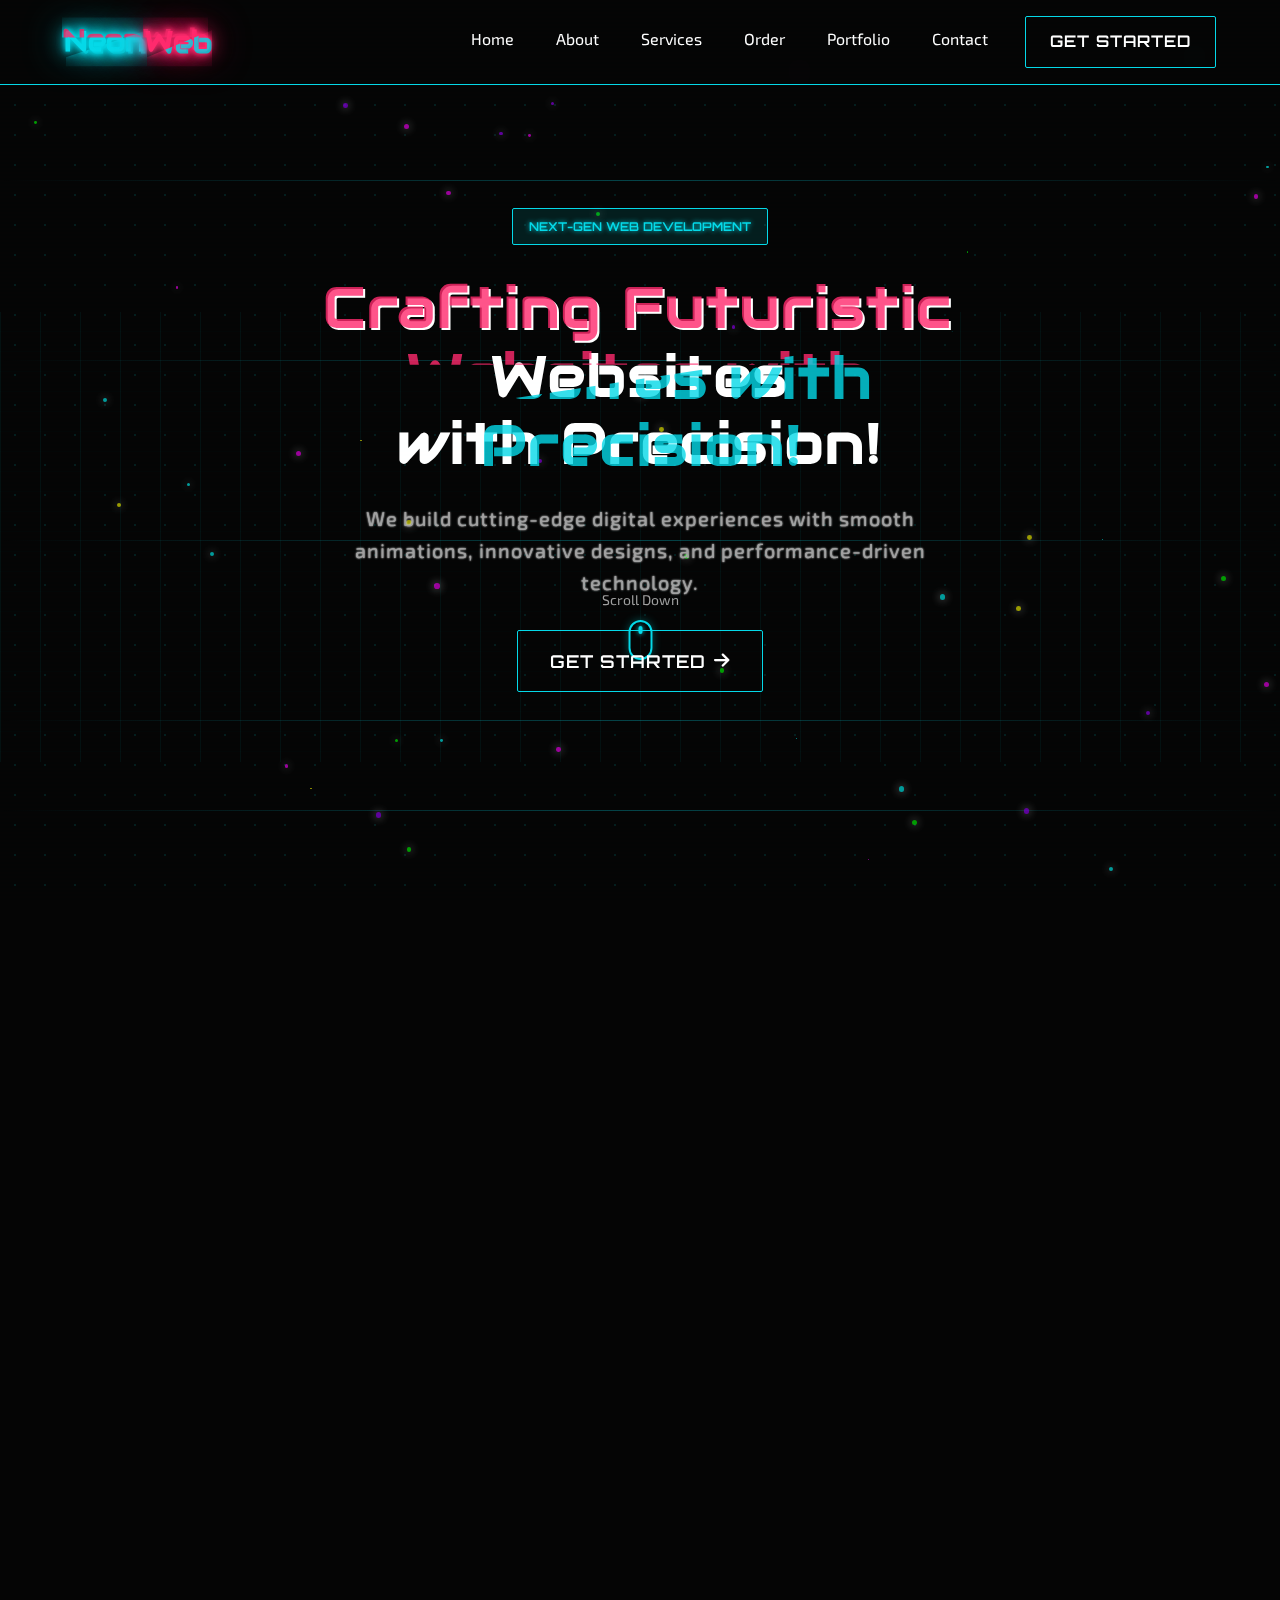
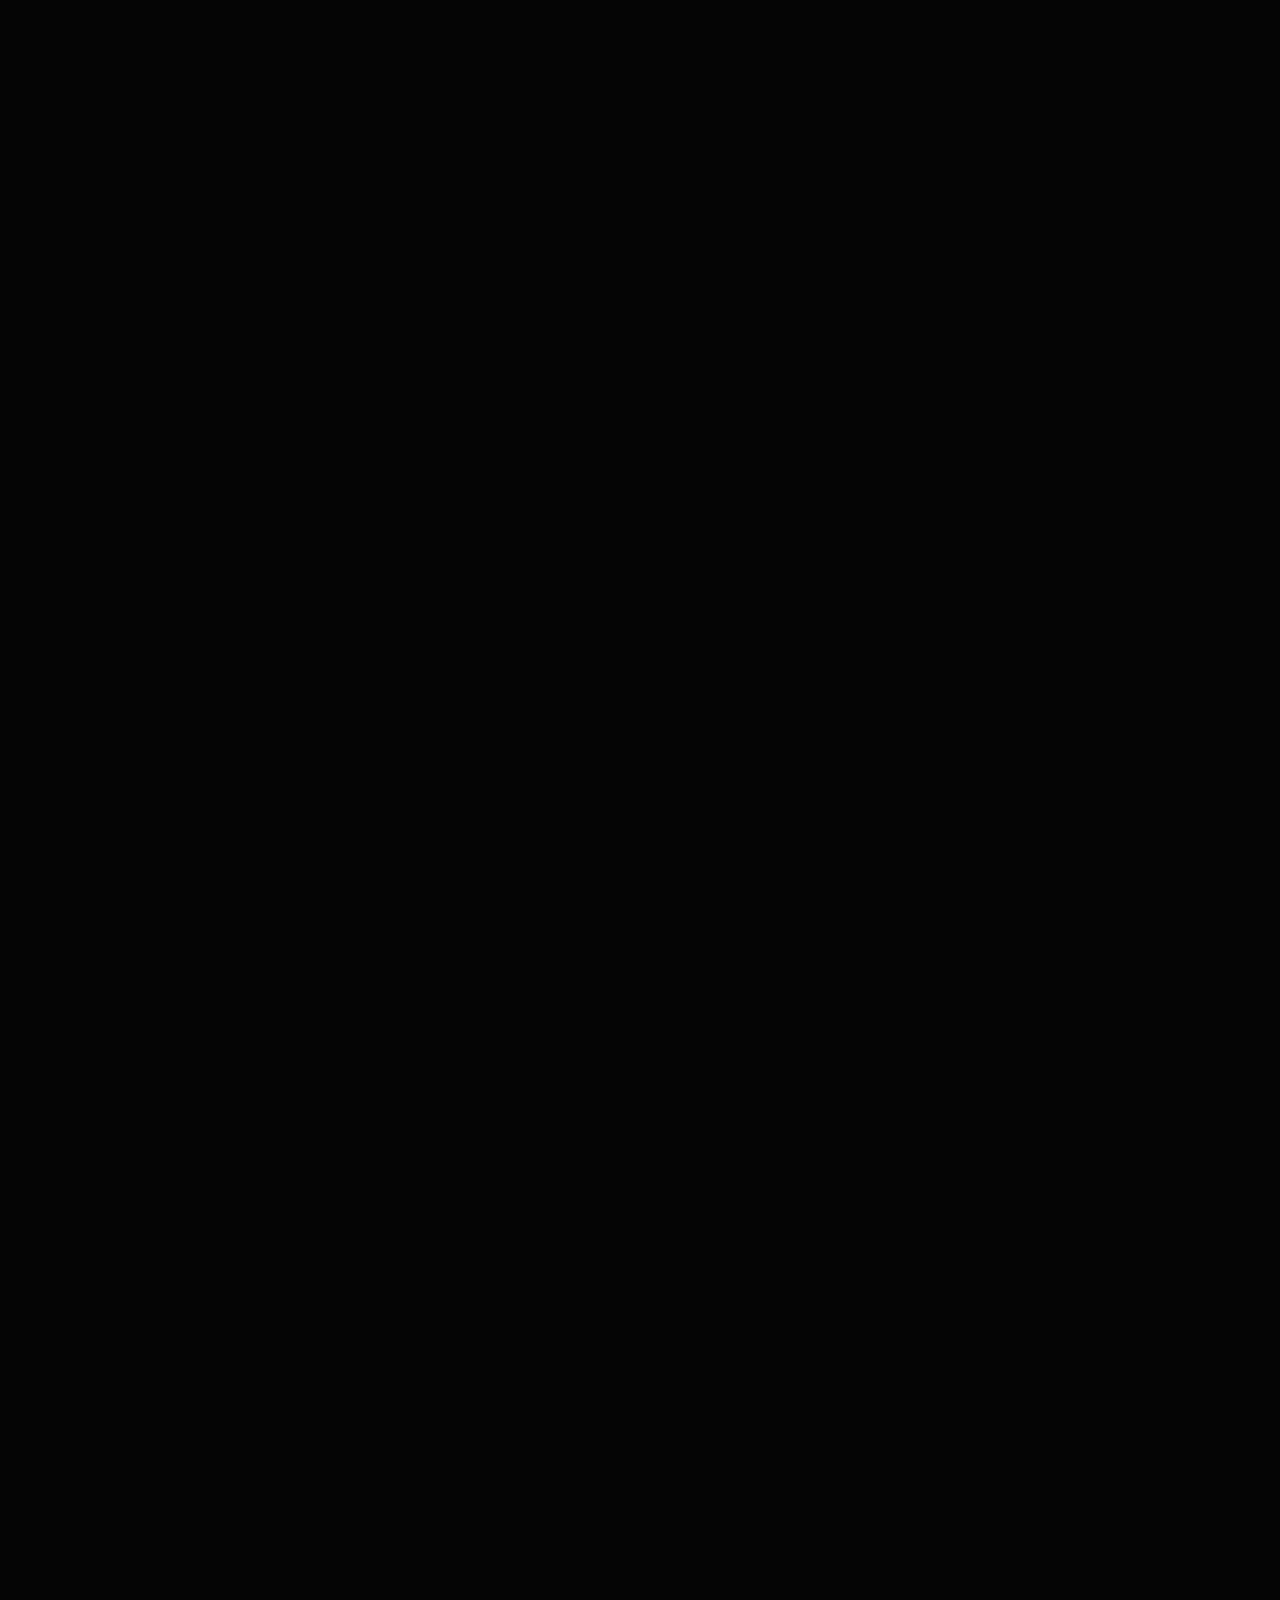
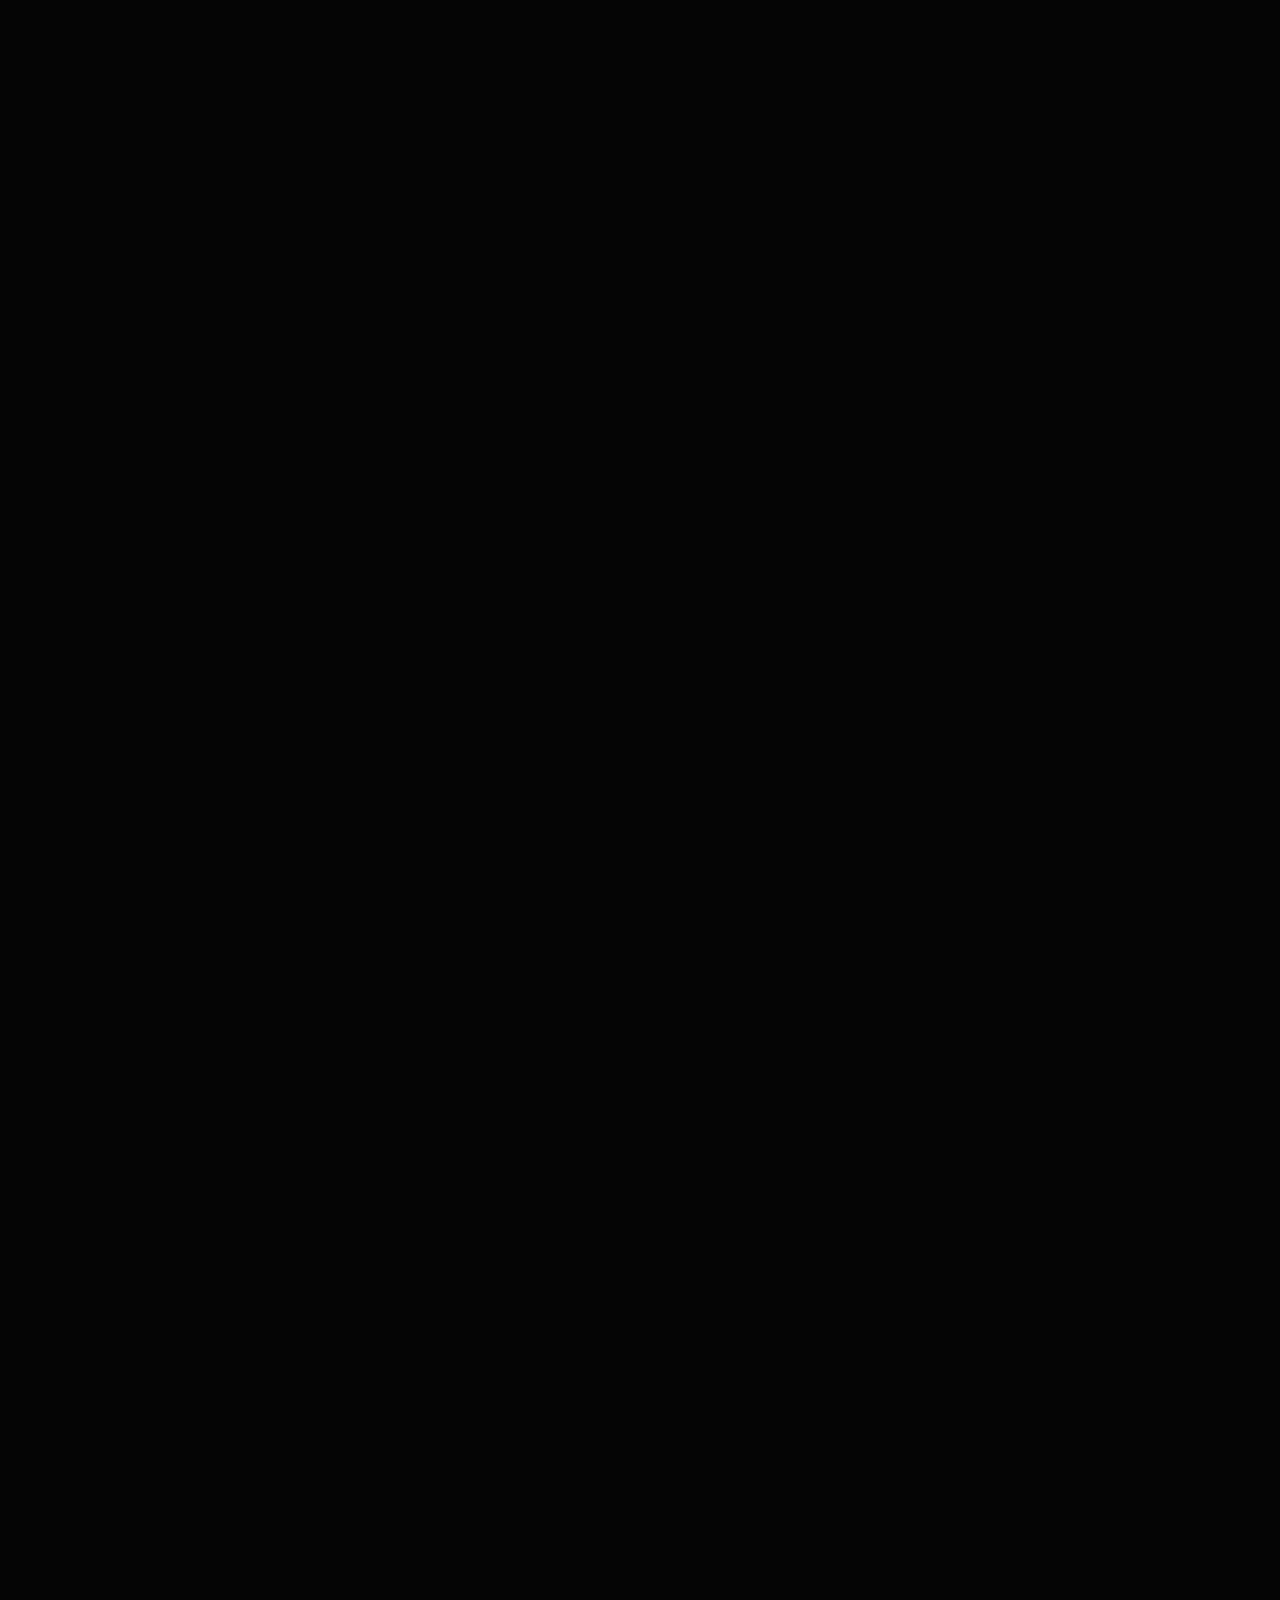
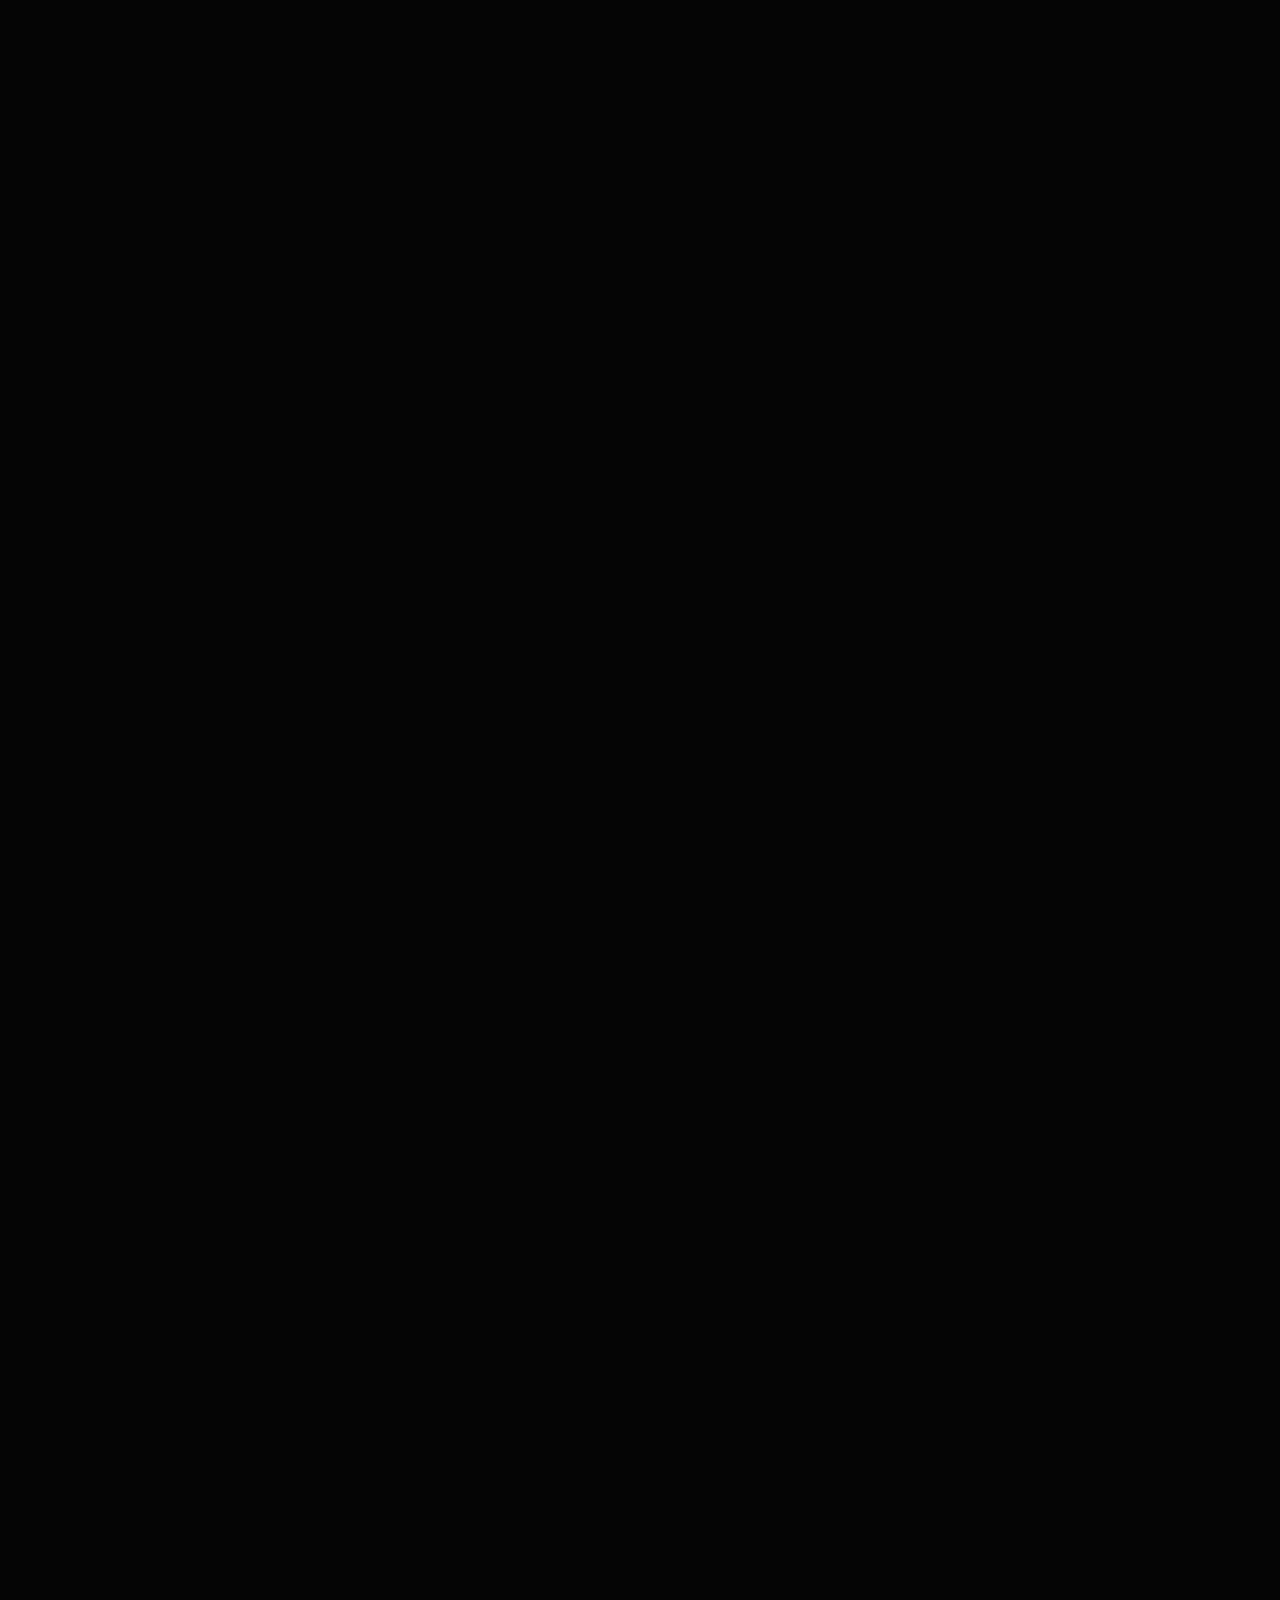
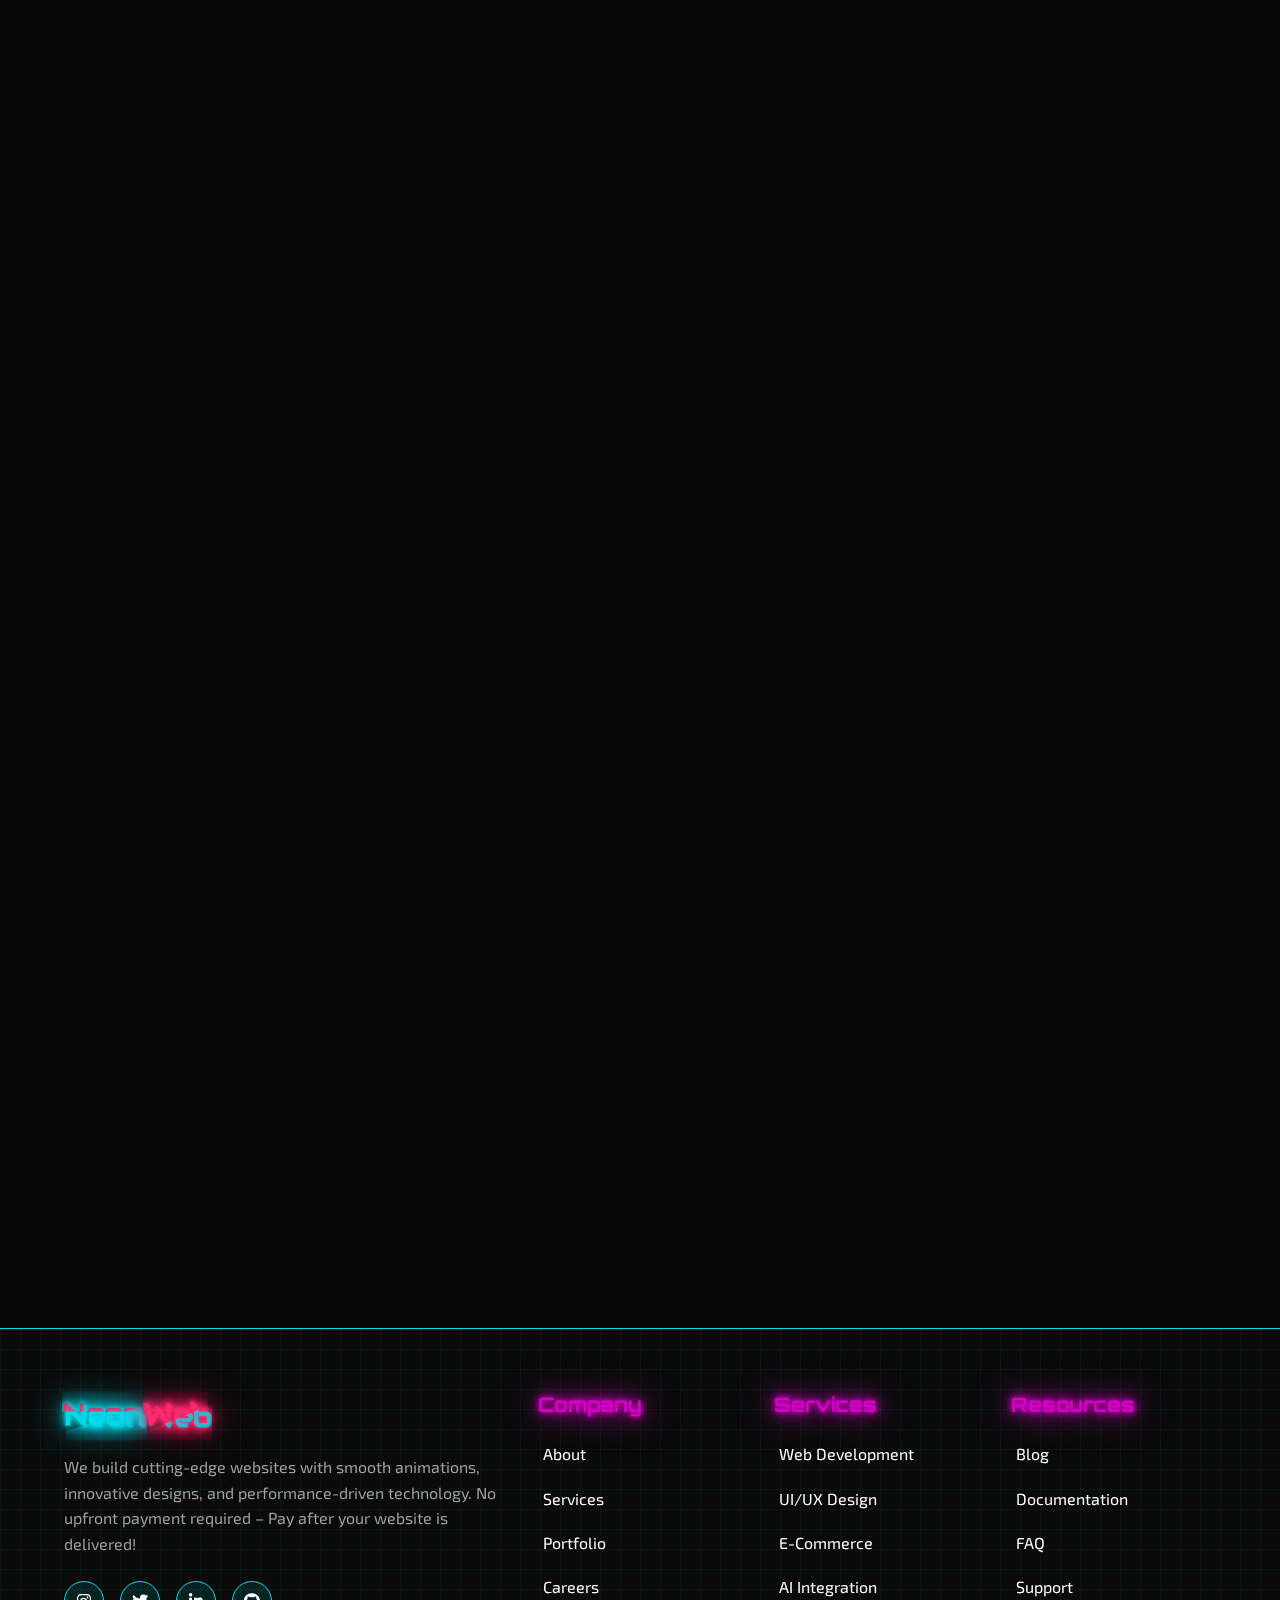
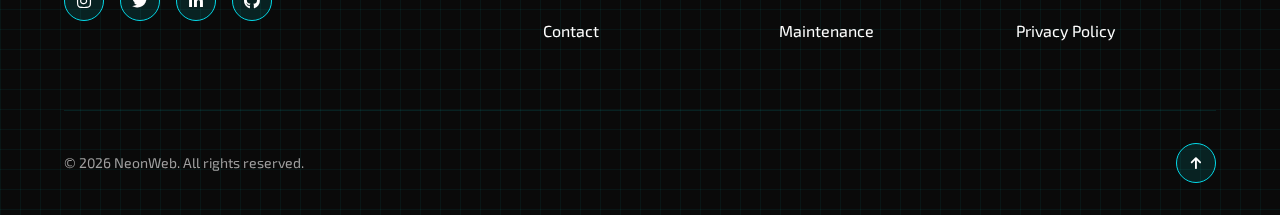
==== commit c32f7874: "Initial commit" ====
--- a/index.html
+++ b/index.html
@@ -3,14 +3,32 @@
 <head>
   <meta charset="UTF-8">
   <meta name="viewport" content="width=device-width, initial-scale=1.0">
-  <title>NeonWeb - Crafting Futuristic Websites with Precision</title>
+  <title>NeonWeb - Cyberpunk Web Development</title>
   <link rel="stylesheet" href="styles.css">
   <link rel="stylesheet" href="https://cdnjs.cloudflare.com/ajax/libs/font-awesome/6.4.0/css/all.min.css">
-  <link href="https://fonts.googleapis.com/css2?family=Orbitron:wght@400;500;600;700;800;900&family=Rajdhani:wght@300;400;500;600;700&display=swap" rel="stylesheet">
+  <link href="https://fonts.googleapis.com/css2?family=Orbitron:wght@400;500;600;700;800;900&family=Rajdhani:wght@300;400;500;600;700&family=Syncopate:wght@400;700&family=Audiowide&family=Exo+2:wght@200;300;400;500;600;700&display=swap" rel="stylesheet">
 </head>
 <body>
+  <!-- Preloader -->
+  <div class="preloader">
+    <div class="loader">
+      <div class="cyber-spinner">
+        <div class="cyber-spinner-inner"></div>
+      </div>
+      <h2 class="loading-text">
+        <span>L</span><span>o</span><span>a</span><span>d</span><span>i</span><span>n</span><span>g</span>
+      </h2>
+    </div>
+  </div>
+
+  <!-- Noise Overlay -->
+  <div class="noise"></div>
+  
   <!-- Scanline Effect -->
   <div class="scanline"></div>
+  
+  <!-- CRT Flicker -->
+  <div class="crt-flicker"></div>
   
   <!-- Navbar -->
   <header>
@@ -18,7 +36,7 @@
       <div class="container">
         <div class="logo">
           <a href="#home">
-            <span class="neon-text-blue">Neon</span><span class="neon-text-pink">Web</span>
+            <span class="neon-text-blue glitch-text" data-text="Neon">Neon</span><span class="neon-text-pink glitch-text" data-text="Web">Web</span>
           </a>
         </div>
         <input type="checkbox" id="nav-toggle" class="nav-toggle">
@@ -26,13 +44,13 @@
           <span></span>
         </label>
         <ul class="nav-links">
-          <li><a href="#home">Home</a></li>
-          <li><a href="#about">About</a></li>
-          <li><a href="#services">Services</a></li>
-          <li><a href="#order">Order</a></li>
-          <li><a href="#portfolio">Portfolio</a></li>
-          <li><a href="#contact">Contact</a></li>
-          <li><a href="#" class="btn btn-outline">Get Started</a></li>
+          <li><a href="#home" class="cyber-link">Home</a></li>
+          <li><a href="#about" class="cyber-link">About</a></li>
+          <li><a href="#services" class="cyber-link">Services</a></li>
+          <li><a href="#order" class="cyber-link">Order</a></li>
+          <li><a href="#portfolio" class="cyber-link">Portfolio</a></li>
+          <li><a href="#contact" class="cyber-link">Contact</a></li>
+          <li><a href="#" class="cyber-btn">Get Started</a></li>
         </ul>
       </div>
     </nav>
@@ -40,41 +58,56 @@
 
   <!-- Hero Section -->
   <section id="home" class="hero">
-    <div class="hero-grid"></div>
+    <div class="cyber-grid"></div>
+    <div class="cyber-dots"></div>
     <div class="container">
       <div class="hero-content">
-        <div class="badge">NEXT-GEN WEB DEVELOPMENT</div>
-        <h1 class="glitch-text">Crafting Futuristic Websites <br> with Precision!</h1>
-        <p>We build cutting-edge digital experiences with smooth animations, innovative designs, and performance-driven technology.</p>
-        <a href="#order" class="btn btn-primary neon-button">
+        <div class="cyber-badge">NEXT-GEN WEB DEVELOPMENT</div>
+        <h1 class="glitch-text" data-text="Crafting Futuristic Websites with Precision!">Crafting Futuristic Websites <br> with Precision!</h1>
+        <p class="cyber-text">We build cutting-edge digital experiences with smooth animations, innovative designs, and performance-driven technology.</p>
+        <a href="#order" class="cyber-btn cyber-btn-large">
+          <span></span><span></span><span></span><span></span>
           Get Started
           <i class="fas fa-arrow-right"></i>
         </a>
         <div class="scroll-indicator">
           <span>Scroll Down</span>
-          <div class="mouse">
+          <div class="cyber-mouse">
             <div class="wheel"></div>
           </div>
         </div>
       </div>
     </div>
+    <div class="circuit-lines">
+      <div class="circuit-line"></div>
+      <div class="circuit-line"></div>
+      <div class="circuit-line"></div>
+      <div class="circuit-line"></div>
+      <div class="circuit-line"></div>
+    </div>
+    <div class="hero-particles"></div>
   </section>
 
   <!-- About Section -->
   <section id="about" class="about">
     <div class="container">
-      <div class="section-header">
-        <h2><span class="neon-text-purple">About</span> NeonWeb</h2>
-        <p>We are a cutting-edge web development service specializing in creating futuristic, high-performance websites that stand out in the digital landscape.</p>
-      </div>
-      
-      <div class="about-content neon-border">
+      <div class="section-header" data-aos="fade-up">
+        <h2 class="cyber-heading"><span class="neon-text-purple glitch-text" data-text="About">About</span> NeonWeb</h2>
+        <p class="cyber-text">We are a cutting-edge web development service specializing in creating futuristic, high-performance websites that stand out in the digital landscape.</p>
+      </div>
+      
+      <div class="about-content cyber-panel" data-aos="fade-up" data-aos-delay="200">
+        <div class="panel-decoration"></div>
+        <div class="panel-decoration"></div>
+        <div class="panel-decoration"></div>
+        <div class="panel-decoration"></div>
         <p>At NeonWeb, we combine technical expertise with creative design to deliver websites that not only look stunning but also perform exceptionally well. Our team specializes in creating immersive digital experiences with smooth animations, interactive elements, and cutting-edge technologies.</p>
         <p>We believe in putting our clients first, which is why we only accept payment after project delivery. This ensures that you're completely satisfied with our work before making any financial commitment.</p>
       </div>
       
       <div class="features-grid">
-        <div class="feature-card">
+        <div class="feature-card cyber-card" data-aos="fade-up" data-aos-delay="300">
+          <div class="card-glitch"></div>
           <div class="feature-icon">
             <i class="fas fa-code neon-text-cyan"></i>
           </div>
@@ -84,7 +117,8 @@
           </div>
         </div>
         
-        <div class="feature-card">
+        <div class="feature-card cyber-card" data-aos="fade-up" data-aos-delay="400">
+          <div class="card-glitch"></div>
           <div class="feature-icon">
             <i class="fab fa-github neon-text-purple"></i>
           </div>
@@ -94,7 +128,8 @@
           </div>
         </div>
         
-        <div class="feature-card">
+        <div class="feature-card cyber-card" data-aos="fade-up" data-aos-delay="500">
+          <div class="card-glitch"></div>
           <div class="feature-icon">
             <i class="fas fa-bolt neon-text-pink"></i>
           </div>
@@ -104,7 +139,8 @@
           </div>
         </div>
         
-        <div class="feature-card">
+        <div class="feature-card cyber-card" data-aos="fade-up" data-aos-delay="600">
+          <div class="card-glitch"></div>
           <div class="feature-icon">
             <i class="fas fa-database neon-text-green"></i>
           </div>
@@ -120,13 +156,14 @@
   <!-- Services Section -->
   <section id="services" class="services">
     <div class="container">
-      <div class="section-header">
-        <h2><span class="neon-text-blue">Our</span> Services</h2>
-        <p>We offer a wide range of web development services to meet your specific needs. From simple portfolio websites to complex e-commerce solutions, we've got you covered.</p>
+      <div class="section-header" data-aos="fade-up">
+        <h2 class="cyber-heading"><span class="neon-text-blue glitch-text" data-text="Our">Our</span> Services</h2>
+        <p class="cyber-text">We offer a wide range of web development services to meet your specific needs. From simple portfolio websites to complex e-commerce solutions, we've got you covered.</p>
       </div>
       
       <div class="services-grid">
-        <div class="service-card">
+        <div class="service-card cyber-card" data-aos="zoom-in" data-aos-delay="100">
+          <div class="card-glitch"></div>
           <div class="service-icon">
             <i class="fas fa-laptop-code neon-text-cyan"></i>
           </div>
@@ -134,7 +171,8 @@
           <p>Showcase your work with interactive and visually stunning portfolio websites.</p>
         </div>
         
-        <div class="service-card">
+        <div class="service-card cyber-card" data-aos="zoom-in" data-aos-delay="200">
+          <div class="card-glitch"></div>
           <div class="service-icon">
             <i class="fas fa-building neon-text-purple"></i>
           </div>
@@ -142,7 +180,8 @@
           <p>Establish your online presence with professional business websites.</p>
         </div>
         
-        <div class="service-card">
+        <div class="service-card cyber-card" data-aos="zoom-in" data-aos-delay="300">
+          <div class="card-glitch"></div>
           <div class="service-icon">
             <i class="fas fa-shopping-cart neon-text-pink"></i>
           </div>
@@ -150,7 +189,8 @@
           <p>Sell your products online with secure and user-friendly e-commerce solutions.</p>
         </div>
         
-        <div class="service-card">
+        <div class="service-card cyber-card" data-aos="zoom-in" data-aos-delay="400">
+          <div class="card-glitch"></div>
           <div class="service-icon">
             <i class="fas fa-robot neon-text-green"></i>
           </div>
@@ -158,7 +198,8 @@
           <p>Enhance user experience with AI-powered features and functionalities.</p>
         </div>
         
-        <div class="service-card">
+        <div class="service-card cyber-card" data-aos="zoom-in" data-aos-delay="500">
+          <div class="card-glitch"></div>
           <div class="service-icon">
             <i class="fas fa-database neon-text-yellow"></i>
           </div>
@@ -166,7 +207,8 @@
           <p>Robust database solutions for storing and managing your data efficiently.</p>
         </div>
         
-        <div class="service-card">
+        <div class="service-card cyber-card" data-aos="zoom-in" data-aos-delay="600">
+          <div class="card-glitch"></div>
           <div class="service-icon">
             <i class="fas fa-server neon-text-blue"></i>
           </div>
@@ -175,13 +217,17 @@
         </div>
       </div>
       
-      <div class="section-header pricing-header">
-        <h2><span class="neon-text-pink">Pricing</span> Plans</h2>
-        <p>Choose the perfect plan that fits your project requirements and budget. All plans include responsive design and SEO optimization.</p>
+      <div class="section-header pricing-header" data-aos="fade-up">
+        <h2 class="cyber-heading"><span class="neon-text-pink glitch-text" data-text="Pricing">Pricing</span> Plans</h2>
+        <p class="cyber-text">Choose the perfect plan that fits your project requirements and budget. All plans include responsive design and SEO optimization.</p>
       </div>
       
       <div class="pricing-grid">
-        <div class="pricing-card neon-border-cyan">
+        <div class="pricing-card cyber-panel cyan-panel" data-aos="flip-left" data-aos-delay="100">
+          <div class="panel-decoration"></div>
+          <div class="panel-decoration"></div>
+          <div class="panel-decoration"></div>
+          <div class="panel-decoration"></div>
           <div class="pricing-header">
             <h3 class="neon-text-cyan">Basic</h3>
             <p>Perfect for small personal websites</p>
@@ -194,11 +240,18 @@
             <li><i class="fas fa-check neon-text-cyan"></i> Contact Form</li>
             <li><i class="fas fa-check neon-text-cyan"></i> SEO Optimization</li>
           </ul>
-          <a href="#order" class="btn btn-outline-cyan neon-button">Get Started</a>
-        </div>
-        
-        <div class="pricing-card neon-border-purple recommended">
+          <a href="#order" class="cyber-btn cyan-btn">
+            <span></span><span></span><span></span><span></span>
+            Get Started
+          </a>
+        </div>
+        
+        <div class="pricing-card cyber-panel purple-panel recommended" data-aos="flip-left" data-aos-delay="300">
           <div class="recommended-badge">Most Popular</div>
+          <div class="panel-decoration"></div>
+          <div class="panel-decoration"></div>
+          <div class="panel-decoration"></div>
+          <div class="panel-decoration"></div>
           <div class="pricing-header">
             <h3 class="neon-text-purple">Standard</h3>
             <p>Ideal for businesses and portfolios</p>
@@ -212,10 +265,17 @@
             <li><i class="fas fa-check neon-text-purple"></i> Social Media Integration</li>
             <li><i class="fas fa-check neon-text-purple"></i> Performance Optimization</li>
           </ul>
-          <a href="#order" class="btn btn-outline-purple neon-button">Get Started</a>
-        </div>
-        
-        <div class="pricing-card neon-border-pink">
+          <a href="#order" class="cyber-btn purple-btn">
+            <span></span><span></span><span></span><span></span>
+            Get Started
+          </a>
+        </div>
+        
+        <div class="pricing-card cyber-panel pink-panel" data-aos="flip-left" data-aos-delay="500">
+          <div class="panel-decoration"></div>
+          <div class="panel-decoration"></div>
+          <div class="panel-decoration"></div>
+          <div class="panel-decoration"></div>
           <div class="pricing-header">
             <h3 class="neon-text-pink">Premium</h3>
             <p>Complete solution for complex projects</p>
@@ -231,7 +291,10 @@
             <li><i class="fas fa-check neon-text-pink"></i> AI Integration</li>
             <li><i class="fas fa-check neon-text-pink"></i> 1 Year Support & Maintenance</li>
           </ul>
-          <a href="#order" class="btn btn-outline-pink neon-button">Get Started</a>
+          <a href="#order" class="cyber-btn pink-btn">
+            <span></span><span></span><span></span><span></span>
+            Get Started
+          </a>
         </div>
       </div>
     </div>
@@ -240,62 +303,86 @@
   <!-- Order Form Section -->
   <section id="order" class="order">
     <div class="container">
-      <div class="section-header">
-        <h2><span class="neon-text-green">Order</span> Your Website</h2>
-        <p>Fill out the form below to get started on your project. We'll get back to you within 24 hours to discuss your requirements in detail.</p>
-      </div>
-      
-      <div class="order-form neon-border">
+      <div class="section-header" data-aos="fade-up">
+        <h2 class="cyber-heading"><span class="neon-text-green glitch-text" data-text="Order">Order</span> Your Website</h2>
+        <p class="cyber-text">Fill out the form below to get started on your project. We'll get back to you within 24 hours to discuss your requirements in detail.</p>
+      </div>
+      
+      <div class="order-form cyber-panel" data-aos="fade-up" data-aos-delay="200">
+        <div class="panel-decoration"></div>
+        <div class="panel-decoration"></div>
+        <div class="panel-decoration"></div>
+        <div class="panel-decoration"></div>
         <form>
           <div class="form-row">
             <div class="form-group">
               <label for="name">Name</label>
-              <input type="text" id="name" name="name" placeholder="Your name" required>
+              <div class="cyber-input-container">
+                <input type="text" id="name" name="name" placeholder="Your name" required>
+                <span class="cyber-input-border"></span>
+              </div>
             </div>
             <div class="form-group">
               <label for="email">Email</label>
-              <input type="email" id="email" name="email" placeholder="your.email@example.com" required>
+              <div class="cyber-input-container">
+                <input type="email" id="email" name="email" placeholder="your.email@example.com" required>
+                <span class="cyber-input-border"></span>
+              </div>
             </div>
           </div>
           
           <div class="form-row">
             <div class="form-group">
               <label for="website-type">Website Type</label>
-              <select id="website-type" name="website-type" required>
-                <option value="" disabled selected>Select website type</option>
-                <option value="portfolio">Portfolio</option>
-                <option value="business">Business</option>
-                <option value="ecommerce">E-Commerce</option>
-                <option value="blog">Blog</option>
-                <option value="ai-integrated">AI-Integrated</option>
-                <option value="other">Other</option>
-              </select>
+              <div class="cyber-select-container">
+                <select id="website-type" name="website-type" required>
+                  <option value="" disabled selected>Select website type</option>
+                  <option value="portfolio">Portfolio</option>
+                  <option value="business">Business</option>
+                  <option value="ecommerce">E-Commerce</option>
+                  <option value="blog">Blog</option>
+                  <option value="ai-integrated">AI-Integrated</option>
+                  <option value="other">Other</option>
+                </select>
+                <span class="cyber-select-border"></span>
+              </div>
             </div>
             <div class="form-group">
               <label for="budget">Budget Range</label>
-              <select id="budget" name="budget" required>
-                <option value="" disabled selected>Select budget range</option>
-                <option value="$1000-$2000">$1000-$2000</option>
-                <option value="$2000-$3000">$2000-$3000</option>
-                <option value="$3000-$5000">$3000-$5000</option>
-                <option value="$5000+">$5000+</option>
-              </select>
+              <div class="cyber-select-container">
+                <select id="budget" name="budget" required>
+                  <option value="" disabled selected>Select budget range</option>
+                  <option value="$1000-$2000">$1000-$2000</option>
+                  <option value="$2000-$3000">$2000-$3000</option>
+                  <option value="$3000-$5000">$3000-$5000</option>
+                  <option value="$5000+">$5000+</option>
+                </select>
+                <span class="cyber-select-border"></span>
+              </div>
             </div>
           </div>
           
           <div class="form-group">
             <label for="features">Features & Requirements</label>
-            <textarea id="features" name="features" placeholder="Describe the features and functionality you need..." required></textarea>
+            <div class="cyber-textarea-container">
+              <textarea id="features" name="features" placeholder="Describe the features and functionality you need..." required></textarea>
+              <span class="cyber-textarea-border"></span>
+            </div>
           </div>
           
           <div class="form-group">
             <label for="deadline">Deadline</label>
-            <input type="date" id="deadline" name="deadline" required>
+            <div class="cyber-input-container">
+              <input type="date" id="deadline" name="deadline" required>
+              <span class="cyber-input-border"></span>
+            </div>
           </div>
           
           <div class="form-group checkbox-group">
-            <input type="checkbox" id="github-integration" name="github-integration">
-            <label for="github-integration">GitHub Integration</label>
+            <div class="cyber-checkbox">
+              <input type="checkbox" id="github-integration" name="github-integration">
+              <label for="github-integration">GitHub Integration</label>
+            </div>
             <p class="form-description">Would you like us to set up GitHub integration for your project?</p>
           </div>
           
@@ -303,7 +390,10 @@
             <p><span class="neon-text-purple">No upfront payment required</span> – Pay after your website is delivered!</p>
           </div>
           
-          <button type="submit" class="btn btn-primary neon-button">Submit Order</button>
+          <button type="submit" class="cyber-btn cyber-btn-large">
+            <span></span><span></span><span></span><span></span>
+            Submit Order
+          </button>
         </form>
       </div>
     </div>
@@ -312,22 +402,23 @@
   <!-- Portfolio Section -->
   <section id="portfolio" class="portfolio">
     <div class="container">
-      <div class="section-header">
-        <h2><span class="neon-text-cyan">Our</span> Portfolio</h2>
-        <p>Check out some of our recent projects. Each website is custom-built to meet the specific needs and goals of our clients.</p>
-      </div>
-      
-      <div class="portfolio-filters">
-        <button class="portfolio-filter active" data-filter="all">All</button>
-        <button class="portfolio-filter" data-filter="business">Business</button>
-        <button class="portfolio-filter" data-filter="portfolio">Portfolio</button>
-        <button class="portfolio-filter" data-filter="ecommerce">E-Commerce</button>
-        <button class="portfolio-filter" data-filter="ai">AI</button>
-        <button class="portfolio-filter" data-filter="blog">Blog</button>
+      <div class="section-header" data-aos="fade-up">
+        <h2 class="cyber-heading"><span class="neon-text-cyan glitch-text" data-text="Our">Our</span> Portfolio</h2>
+        <p class="cyber-text">Check out some of our recent projects. Each website is custom-built to meet the specific needs and goals of our clients.</p>
+      </div>
+      
+      <div class="portfolio-filters" data-aos="fade-up" data-aos-delay="200">
+        <button class="cyber-filter active" data-filter="all">All</button>
+        <button class="cyber-filter" data-filter="business">Business</button>
+        <button class="cyber-filter" data-filter="portfolio">Portfolio</button>
+        <button class="cyber-filter" data-filter="ecommerce">E-Commerce</button>
+        <button class="cyber-filter" data-filter="ai">AI</button>
+        <button class="cyber-filter" data-filter="blog">Blog</button>
       </div>
       
       <div class="portfolio-grid">
-        <div class="portfolio-item" data-category="business">
+        <div class="portfolio-item cyber-card" data-category="business" data-aos="fade-up" data-aos-delay="100">
+          <div class="card-glitch"></div>
           <div class="portfolio-image">
             <img src="https://via.placeholder.com/600x400/0a0a0a/00ffff?text=TechVision" alt="TechVision">
             <div class="portfolio-overlay">
@@ -340,11 +431,12 @@
           <div class="portfolio-content">
             <h3 class="neon-text-blue">TechVision</h3>
             <p>A futuristic business website with interactive elements and smooth animations.</p>
-            <span class="portfolio-category">Business</span>
-          </div>
-        </div>
-        
-        <div class="portfolio-item" data-category="portfolio">
+            <span class="cyber-badge">Business</span>
+          </div>
+        </div>
+        
+        <div class="portfolio-item cyber-card" data-category="portfolio" data-aos="fade-up" data-aos-delay="200">
+          <div class="card-glitch"></div>
           <div class="portfolio-image">
             <img src="https://via.placeholder.com/600x400/0a0a0a/ff00ff?text=PixelArt" alt="PixelArt Portfolio">
             <div class="portfolio-overlay">
@@ -357,11 +449,12 @@
           <div class="portfolio-content">
             <h3 class="neon-text-blue">PixelArt Portfolio</h3>
             <p>A creative portfolio website for a digital artist with gallery and hover effects.</p>
-            <span class="portfolio-category">Portfolio</span>
-          </div>
-        </div>
-        
-        <div class="portfolio-item" data-category="ecommerce">
+            <span class="cyber-badge">Portfolio</span>
+          </div>
+        </div>
+        
+        <div class="portfolio-item cyber-card" data-category="ecommerce" data-aos="fade-up" data-aos-delay="300">
+          <div class="card-glitch"></div>
           <div class="portfolio-image">
             <img src="https://via.placeholder.com/600x400/0a0a0a/9900ff?text=NeonShop" alt="NeonShop">
             <div class="portfolio-overlay">
@@ -374,11 +467,12 @@
           <div class="portfolio-content">
             <h3 class="neon-text-blue">NeonShop</h3>
             <p>A cyberpunk-themed e-commerce platform with secure payment integration.</p>
-            <span class="portfolio-category">E-Commerce</span>
-          </div>
-        </div>
-        
-        <div class="portfolio-item" data-category="ai">
+            <span class="cyber-badge">E-Commerce</span>
+          </div>
+        </div>
+        
+        <div class="portfolio-item cyber-card" data-category="ai" data-aos="fade-up" data-aos-delay="400">
+          <div class="card-glitch"></div>
           <div class="portfolio-image">
             <img src="https://via.placeholder.com/600x400/0a0a0a/00ff00?text=AI+Assistant" alt="AI Assistant">
             <div class="portfolio-overlay">
@@ -391,11 +485,12 @@
           <div class="portfolio-content">
             <h3 class="neon-text-blue">AI Assistant</h3>
             <p>An AI-integrated web application with natural language processing capabilities.</p>
-            <span class="portfolio-category">AI</span>
-          </div>
-        </div>
-        
-        <div class="portfolio-item" data-category="blog">
+            <span class="cyber-badge">AI</span>
+          </div>
+        </div>
+        
+        <div class="portfolio-item cyber-card" data-category="blog" data-aos="fade-up" data-aos-delay="500">
+          <div class="card-glitch"></div>
           <div class="portfolio-image">
             <img src="https://via.placeholder.com/600x400/0a0a0a/ffff00?text=CyberBlog" alt="CyberBlog">
             <div class="portfolio-overlay">
@@ -408,11 +503,12 @@
           <div class="portfolio-content">
             <h3 class="neon-text-blue">CyberBlog</h3>
             <p>A tech blog with advanced filtering and search functionality.</p>
-            <span class="portfolio-category">Blog</span>
-          </div>
-        </div>
-        
-        <div class="portfolio-item" data-category="business">
+            <span class="cyber-badge">Blog</span>
+          </div>
+        </div>
+        
+        <div class="portfolio-item cyber-card" data-category="business" data-aos="fade-up" data-aos-delay="600">
+          <div class="card-glitch"></div>
           <div class="portfolio-image">
             <img src="https://via.placeholder.com/600x400/0a0a0a/00ffff?text=DataViz" alt="DataViz Dashboard">
             <div class="portfolio-overlay">
@@ -425,7 +521,7 @@
           <div class="portfolio-content">
             <h3 class="neon-text-blue">DataViz Dashboard</h3>
             <p>An interactive data visualization dashboard for business analytics.</p>
-            <span class="portfolio-category">Business</span>
+            <span class="cyber-badge">Business</span>
           </div>
         </div>
       </div>
@@ -435,12 +531,16 @@
   <!-- Testimonials Section -->
   <section class="testimonials">
     <div class="container">
-      <div class="section-header">
-        <h2><span class="neon-text-pink">Client</span> Testimonials</h2>
-        <p>Don't just take our word for it. Here's what our clients have to say about their experience working with NeonWeb.</p>
-      </div>
-      
-      <div class="testimonials-slider neon-border">
+      <div class="section-header" data-aos="fade-up">
+        <h2 class="cyber-heading"><span class="neon-text-pink glitch-text" data-text="Client">Client</span> Testimonials</h2>
+        <p class="cyber-text">Don't just take our word for it. Here's what our clients have to say about their experience working with NeonWeb.</p>
+      </div>
+      
+      <div class="testimonials-slider cyber-panel" data-aos="fade-up" data-aos-delay="200">
+        <div class="panel-decoration"></div>
+        <div class="panel-decoration"></div>
+        <div class="panel-decoration"></div>
+        <div class="panel-decoration"></div>
         <div class="quote-icon">
           <i class="fas fa-quote-left neon-text-purple"></i>
         </div>
@@ -479,6 +579,8 @@
               </div>
             </div>
             <div class="testimonial-rating">
+              <i class="fas fa-star"></i>
+              <i class="fas fa-star"></i>
               <i class="fas fa-star"></i>
               <i class="fas fa-star"></i>
               <i class="fas fa-star"></i>
@@ -529,35 +631,55 @@
   <!-- Contact Section -->
   <section id="contact" class="contact">
     <div class="container">
-      <div class="section-header">
-        <h2><span class="neon-text-cyan">Contact</span> Us</h2>
-        <p>Have a question or ready to start your project? Get in touch with us and we'll get back to you as soon as possible.</p>
+      <div class="section-header" data-aos="fade-up">
+        <h2 class="cyber-heading"><span class="neon-text-cyan glitch-text" data-text="Contact">Contact</span> Us</h2>
+        <p class="cyber-text">Have a question or ready to start your project? Get in touch with us and we'll get back to you as soon as possible.</p>
       </div>
       
       <div class="contact-grid">
-        <div class="contact-form neon-border">
+        <div class="contact-form cyber-panel" data-aos="fade-right" data-aos-delay="200">
+          <div class="panel-decoration"></div>
+          <div class="panel-decoration"></div>
+          <div class="panel-decoration"></div>
+          <div class="panel-decoration"></div>
           <h3>Send Us a Message</h3>
           <form>
             <div class="form-group">
               <label for="contact-name">Name</label>
-              <input type="text" id="contact-name" name="contact-name" placeholder="Your name" required>
+              <div class="cyber-input-container">
+                <input type="text" id="contact-name" name="contact-name" placeholder="Your name" required>
+                <span class="cyber-input-border"></span>
+              </div>
             </div>
             
             <div class="form-group">
               <label for="contact-email">Email</label>
-              <input type="email" id="contact-email" name="contact-email" placeholder="your.email@example.com" required>
+              <div class="cyber-input-container">
+                <input type="email" id="contact-email" name="contact-email" placeholder="your.email@example.com" required>
+                <span class="cyber-input-border"></span>
+              </div>
             </div>
             
             <div class="form-group">
               <label for="contact-message">Message</label>
-              <textarea id="contact-message" name="contact-message" placeholder="Your message..." required></textarea>
+              <div class="cyber-textarea-container">
+                <textarea id="contact-message" name="contact-message" placeholder="Your message..." required></textarea>
+                <span class="cyber-textarea-border"></span>
+              </div>
             </div>
             
-            <button type="submit" class="btn btn-primary neon-button">Send Message</button>
+            <button type="submit" class="cyber-btn cyber-btn-large">
+              <span></span><span></span><span></span><span></span>
+              Send Message
+            </button>
           </form>
         </div>
         
-        <div class="contact-info neon-border">
+        <div class="contact-info cyber-panel" data-aos="fade-left" data-aos-delay="200">
+          <div class="panel-decoration"></div>
+          <div class="panel-decoration"></div>
+          <div class="panel-decoration"></div>
+          <div class="panel-decoration"></div>
           <h3>Get in Touch</h3>
           
           <div class="contact-methods">
@@ -615,8 +737,11 @@
               </div>
               
               <div class="chatbot-input">
-                <input type="text" placeholder="Type your message...">
-                <button class="btn btn-small">Send</button>
+                <div class="cyber-input-container">
+                  <input type="text" placeholder="Type your message...">
+                  <span class="cyber-input-border"></span>
+                </div>
+                <button class="cyber-btn cyber-btn-small">Send</button>
               </div>
             </div>
           </div>
@@ -627,12 +752,13 @@
 
   <!-- Footer -->
   <footer class="footer">
+    <div class="cyber-grid-footer"></div>
     <div class="container">
       <div class="footer-grid">
         <div class="footer-about">
           <div class="logo">
             <a href="#home">
-              <span class="neon-text-blue">Neon</span><span class="neon-text-pink">Web</span>
+              <span class="neon-text-blue glitch-text" data-text="Neon">Neon</span><span class="neon-text-pink glitch-text" data-text="Web">Web</span>
             </a>
           </div>
           <p>We build cutting-edge websites with smooth animations, innovative designs, and performance-driven technology. No upfront payment required – Pay after your website is delivered!</p>
@@ -647,33 +773,33 @@
         <div class="footer-links">
           <h4 class="neon-text-purple">Company</h4>
           <ul>
-            <li><a href="#about">About</a></li>
-            <li><a href="#services">Services</a></li>
-            <li><a href="#portfolio">Portfolio</a></li>
-            <li><a href="#">Careers</a></li>
-            <li><a href="#contact">Contact</a></li>
+            <li><a href="#about" class="cyber-link">About</a></li>
+            <li><a href="#services" class="cyber-link">Services</a></li>
+            <li><a href="#portfolio" class="cyber-link">Portfolio</a></li>
+            <li><a href="#" class="cyber-link">Careers</a></li>
+            <li><a href="#contact" class="cyber-link">Contact</a></li>
           </ul>
         </div>
         
         <div class="footer-links">
           <h4 class="neon-text-purple">Services</h4>
           <ul>
-            <li><a href="#">Web Development</a></li>
-            <li><a href="#">UI/UX Design</a></li>
-            <li><a href="#">E-Commerce</a></li>
-            <li><a href="#">AI Integration</a></li>
-            <li><a href="#">Maintenance</a></li>
+            <li><a href="#" class="cyber-link">Web Development</a></li>
+            <li><a href="#" class="cyber-link">UI/UX Design</a></li>
+            <li><a href="#" class="cyber-link">E-Commerce</a></li>
+            <li><a href="#" class="cyber-link">AI Integration</a></li>
+            <li><a href="#" class="cyber-link">Maintenance</a></li>
           </ul>
         </div>
         
         <div class="footer-links">
           <h4 class="neon-text-purple">Resources</h4>
           <ul>
-            <li><a href="#">Blog</a></li>
-            <li><a href="#">Documentation</a></li>
-            <li><a href="#">FAQ</a></li>
-            <li><a href="#">Support</a></li>
-            <li><a href="#">Privacy Policy</a></li>
+            <li><a href="#" class="cyber-link">Blog</a></li>
+            <li><a href="#" class="cyber-link">Documentation</a></li>
+            <li><a href="#" class="cyber-link">FAQ</a></li>
+            <li><a href="#" class="cyber-link">Support</a></li>
+            <li><a href="#" class="cyber-link">Privacy Policy</a></li>
           </ul>
         </div>
       </div>
@@ -688,6 +814,15 @@
   </footer>
 
   <script>
+    // Preloader
+    window.addEventListener('load', function() {
+      const preloader = document.querySelector('.preloader');
+      preloader.classList.add('preloader-finish');
+      setTimeout(() => {
+        preloader.style.display = 'none';
+      }, 1500);
+    });
+
     // Simple JavaScript for the testimonial slider
     document.addEventListener('DOMContentLoaded', function() {
       const slides = document.querySelectorAll('.testimonial-slide');
@@ -714,7 +849,7 @@
       });
       
       // Portfolio filtering
-      const filterBtns = document.querySelectorAll('.portfolio-filter');
+      const filterBtns = document.querySelectorAll('.cyber-filter');
       const portfolioItems = document.querySelectorAll('.portfolio-item');
       
       filterBtns.forEach(btn => {
@@ -733,6 +868,52 @@
           });
         });
       });
+
+      // Animate on scroll
+      const animateElements = document.querySelectorAll('[data-aos]');
+      
+      const checkIfInView = () => {
+        animateElements.forEach(element => {
+          const elementPosition = element.getBoundingClientRect();
+          const windowHeight = window.innerHeight;
+          
+          if (elementPosition.top < windowHeight * 0.85) {
+            const delay = element.getAttribute('data-aos-delay') || 0;
+            setTimeout(() => {
+              element.classList.add('aos-animate');
+            }, delay);
+          }
+        });
+      };
+      
+      window.addEventListener('scroll', checkIfInView);
+      checkIfInView(); // Check on load
+      
+      // Hero particles
+      const heroParticles = document.querySelector('.hero-particles');
+      
+      for (let i = 0; i < 50; i++) {
+        const particle = document.createElement('div');
+        particle.classList.add('particle');
+        
+        // Random position
+        particle.style.left = Math.random() * 100 + 'vw';
+        particle.style.top = Math.random() * 100 + 'vh';
+        
+        // Random size
+        const size = Math.random() * 5 + 1;
+        particle.style.width = size + 'px';
+        particle.style.height = size + 'px';
+        
+        // Random color
+        const colors = ['#ff00ff', '#00ffff', '#9900ff', '#00ff00', '#ffff00'];
+        particle.style.backgroundColor = colors[Math.floor(Math.random() * colors.length)];
+        
+        // Random animation duration
+        particle.style.animationDuration = Math.random() * 10 + 5 + 's';
+        
+        heroParticles.appendChild(particle);
+      }
     });
   </script>
 </body>
--- a/styles.css
+++ b/styles.css
@@ -1,1330 +1,2140 @@
 /* Base Styles */
 :root {
-    --neon-pink: #ff00ff;
-    --neon-blue: #00ffff;
-    --neon-purple: #9900ff;
-    --neon-green: #00ff00;
-    --neon-yellow: #ffff00;
-    --bg-color: #0a0a0a;
-    --bg-color-alt: #121212;
-    --text-color: #ffffff;
-    --text-color-muted: #a0a0a0;
-    --border-color: rgba(153, 0, 255, 0.2);
-    --border-color-hover: rgba(153, 0, 255, 0.5);
-    --card-bg: rgba(10, 10, 10, 0.8);
-  }
-  
-  * {
-    margin: 0;
-    padding: 0;
-    box-sizing: border-box;
-  }
-  
-  html {
-    scroll-behavior: smooth;
-  }
-  
-  body {
-    font-family: "Rajdhani", sans-serif;
-    background-color: var(--bg-color);
+  --neon-pink: #ff00ff;
+  --neon-blue: #00ffff;
+  --neon-purple: #9900ff;
+  --neon-green: #00ff00;
+  --neon-yellow: #ffff00;
+  --bg-color: #050505;
+  --bg-color-alt: #0a0a0a;
+  --text-color: #ffffff;
+  --text-color-muted: #a0a0a0;
+  --border-color: rgba(153, 0, 255, 0.2);
+  --border-color-hover: rgba(153, 0, 255, 0.5);
+  --card-bg: rgba(10, 10, 10, 0.8);
+  --cyber-pink: #ff2a6d;
+  --cyber-blue: #05d9e8;
+  --cyber-purple: #d300c5;
+  --cyber-green: #01ff70;
+  --cyber-yellow: #fee800;
+}
+
+* {
+  margin: 0;
+  padding: 0;
+  box-sizing: border-box;
+}
+
+html {
+  scroll-behavior: smooth;
+}
+
+body {
+  font-family: "Exo 2", sans-serif;
+  background-color: var(--bg-color);
+  color: var(--text-color);
+  line-height: 1.6;
+  overflow-x: hidden;
+  position: relative;
+}
+
+h1,
+h2,
+h3,
+h4,
+h5,
+h6 {
+  font-family: "Orbitron", sans-serif;
+  font-weight: 700;
+  line-height: 1.2;
+  margin-bottom: 1rem;
+}
+
+a {
+  text-decoration: none;
+  color: var(--text-color);
+  transition: color 0.3s ease;
+}
+
+a:hover {
+  color: var(--neon-blue);
+}
+
+ul {
+  list-style: none;
+}
+
+img {
+  max-width: 100%;
+  height: auto;
+}
+
+.container {
+  width: 100%;
+  max-width: 1200px;
+  margin: 0 auto;
+  padding: 0 1.5rem;
+  position: relative;
+  z-index: 2;
+}
+
+section {
+  padding: 5rem 0;
+  position: relative;
+  overflow: hidden;
+}
+
+/* Preloader */
+.preloader {
+  position: fixed;
+  top: 0;
+  left: 0;
+  width: 100%;
+  height: 100%;
+  background-color: var(--bg-color);
+  display: flex;
+  justify-content: center;
+  align-items: center;
+  z-index: 9999;
+  transition: opacity 0.5s ease;
+}
+
+.preloader.preloader-finish {
+  opacity: 0;
+}
+
+.loader {
+  text-align: center;
+}
+
+.cyber-spinner {
+  width: 80px;
+  height: 80px;
+  margin: 0 auto 20px;
+  position: relative;
+}
+
+.cyber-spinner-inner {
+  width: 100%;
+  height: 100%;
+  border: 4px solid transparent;
+  border-top-color: var(--cyber-blue);
+  border-right-color: var(--cyber-pink);
+  border-radius: 50%;
+  animation: cyber-spinner 1s linear infinite;
+  box-shadow: 0 0 10px var(--cyber-blue), 0 0 20px var(--cyber-pink);
+}
+
+@keyframes cyber-spinner {
+  0% {
+    transform: rotate(0deg);
+  }
+  100% {
+    transform: rotate(360deg);
+  }
+}
+
+.loading-text {
+  font-family: "Orbitron", sans-serif;
+  font-size: 1.5rem;
+  color: var(--text-color);
+  letter-spacing: 5px;
+}
+
+.loading-text span {
+  display: inline-block;
+  animation: loading-text 1.4s infinite;
+}
+
+.loading-text span:nth-child(1) {
+  animation-delay: 0s;
+}
+.loading-text span:nth-child(2) {
+  animation-delay: 0.2s;
+}
+.loading-text span:nth-child(3) {
+  animation-delay: 0.4s;
+}
+.loading-text span:nth-child(4) {
+  animation-delay: 0.6s;
+}
+.loading-text span:nth-child(5) {
+  animation-delay: 0.8s;
+}
+.loading-text span:nth-child(6) {
+  animation-delay: 1s;
+}
+.loading-text span:nth-child(7) {
+  animation-delay: 1.2s;
+}
+
+@keyframes loading-text {
+  0%,
+  100% {
     color: var(--text-color);
-    line-height: 1.6;
-    overflow-x: hidden;
+    filter: blur(0);
+    text-shadow: none;
+  }
+  50% {
+    color: var(--cyber-blue);
+    filter: blur(0.5px);
+    text-shadow: 0 0 10px var(--cyber-blue);
+  }
+}
+
+/* Cyberpunk Effects */
+.noise {
+  position: fixed;
+  top: 0;
+  left: 0;
+  width: 100%;
+  height: 100%;
+  background-image: url("[data-uri]");
+  opacity: 0.05;
+  z-index: 1;
+  pointer-events: none;
+  animation: noise 0.5s infinite;
+}
+
+@keyframes noise {
+  0%,
+  100% {
+    opacity: 0.05;
+  }
+  50% {
+    opacity: 0.07;
+  }
+}
+
+.scanline {
+  position: fixed;
+  top: 0;
+  left: 0;
+  width: 100%;
+  height: 100%;
+  background: linear-gradient(to bottom, transparent 50%, rgba(0, 255, 255, 0.02) 50%);
+  background-size: 100% 4px;
+  z-index: 9999;
+  pointer-events: none;
+  opacity: 0.15;
+  animation: scanline 8s linear infinite;
+}
+
+@keyframes scanline {
+  0% {
+    background-position: 0 0;
+  }
+  100% {
+    background-position: 0 100%;
+  }
+}
+
+.crt-flicker {
+  position: fixed;
+  top: 0;
+  left: 0;
+  width: 100%;
+  height: 100%;
+  background: rgba(18, 16, 16, 0);
+  opacity: 0;
+  pointer-events: none;
+  z-index: 9998;
+  animation: crt-flicker 8s infinite;
+}
+
+@keyframes crt-flicker {
+  0%,
+  5%,
+  10%,
+  100% {
+    opacity: 0;
+  }
+  6%,
+  9% {
+    opacity: 0.1;
+  }
+  7%,
+  8% {
+    opacity: 0.2;
+  }
+}
+
+.neon-text-blue {
+  color: var(--cyber-blue);
+  text-shadow: 0 0 5px var(--cyber-blue), 0 0 10px var(--cyber-blue), 0 0 20px var(--cyber-blue), 0 0 40px
+    var(--cyber-blue);
+  animation: neon-pulse 2s infinite alternate;
+}
+
+.neon-text-pink {
+  color: var(--cyber-pink);
+  text-shadow: 0 0 5px var(--cyber-pink), 0 0 10px var(--cyber-pink), 0 0 20px var(--cyber-pink), 0 0 40px
+    var(--cyber-pink);
+  animation: neon-pulse 2s infinite alternate;
+}
+
+.neon-text-purple {
+  color: var(--cyber-purple);
+  text-shadow: 0 0 5px var(--cyber-purple), 0 0 10px var(--cyber-purple), 0 0 20px var(--cyber-purple), 0 0 40px
+    var(--cyber-purple);
+  animation: neon-pulse 2s infinite alternate;
+}
+
+.neon-text-green {
+  color: var(--cyber-green);
+  text-shadow: 0 0 5px var(--cyber-green), 0 0 10px var(--cyber-green), 0 0 20px var(--cyber-green), 0 0 40px
+    var(--cyber-green);
+  animation: neon-pulse 2s infinite alternate;
+}
+
+.neon-text-cyan {
+  color: var(--cyber-blue);
+  text-shadow: 0 0 5px var(--cyber-blue), 0 0 10px var(--cyber-blue), 0 0 20px var(--cyber-blue), 0 0 40px
+    var(--cyber-blue);
+  animation: neon-pulse 2s infinite alternate;
+}
+
+.neon-text-yellow {
+  color: var(--cyber-yellow);
+  text-shadow: 0 0 5px var(--cyber-yellow), 0 0 10px var(--cyber-yellow), 0 0 20px var(--cyber-yellow), 0 0 40px
+    var(--cyber-yellow);
+  animation: neon-pulse 2s infinite alternate;
+}
+
+@keyframes neon-pulse {
+  0% {
+    text-shadow: 0 0 5px currentColor, 0 0 10px currentColor, 0 0 20px currentColor, 0 0 40px currentColor;
+  }
+  100% {
+    text-shadow: 0 0 7px currentColor, 0 0 14px currentColor, 0 0 28px currentColor, 0 0 56px currentColor;
+  }
+}
+
+.glitch-text {
+  position: relative;
+  display: inline-block;
+  animation: glitch-skew 3s infinite linear alternate-reverse;
+}
+
+.glitch-text::before,
+.glitch-text::after {
+  content: attr(data-text);
+  position: absolute;
+  top: 0;
+  left: 0;
+  width: 100%;
+  height: 100%;
+  opacity: 0.8;
+}
+
+.glitch-text::before {
+  color: var(--cyber-pink);
+  animation: glitch-effect 3s infinite;
+  clip-path: polygon(0 0, 100% 0, 100% 45%, 0 45%);
+  transform: translate(-2px, -2px);
+}
+
+.glitch-text::after {
+  color: var(--cyber-blue);
+  animation: glitch-effect 4s infinite;
+  clip-path: polygon(0 80%, 100% 20%, 100% 100%, 0 100%);
+  transform: translate(2px, 2px);
+}
+
+@keyframes glitch-effect {
+  0% {
+    transform: translate(0);
+  }
+  20% {
+    transform: translate(-3px, 3px);
+  }
+  40% {
+    transform: translate(-3px, -3px);
+  }
+  60% {
+    transform: translate(3px, 3px);
+  }
+  80% {
+    transform: translate(3px, -3px);
+  }
+  100% {
+    transform: translate(0);
+  }
+}
+
+@keyframes glitch-skew {
+  0% {
+    transform: skew(0deg);
+  }
+  10% {
+    transform: skew(0deg);
+  }
+  11% {
+    transform: skew(5deg);
+  }
+  12% {
+    transform: skew(0deg);
+  }
+  20% {
+    transform: skew(0deg);
+  }
+  21% {
+    transform: skew(-5deg);
+  }
+  22% {
+    transform: skew(0deg);
+  }
+  100% {
+    transform: skew(0deg);
+  }
+}
+
+.cyber-text {
+  color: var(--text-color);
+  text-shadow: 0 0 2px var(--text-color);
+  letter-spacing: 1px;
+}
+
+.cyber-heading {
+  font-family: "Audiowide", cursive;
+  letter-spacing: 2px;
+  text-transform: uppercase;
+  position: relative;
+  display: inline-block;
+}
+
+.cyber-heading::after {
+  content: "";
+  position: absolute;
+  bottom: -5px;
+  left: 0;
+  width: 100%;
+  height: 2px;
+  background: linear-gradient(90deg, transparent, var(--cyber-blue), var(--cyber-pink), transparent);
+  animation: heading-line 3s infinite;
+}
+
+@keyframes heading-line {
+  0% {
+    background-position: -200% 0;
+  }
+  100% {
+    background-position: 300% 0;
+  }
+}
+
+.cyber-panel {
+  background: rgba(10, 10, 10, 0.8);
+  border: 1px solid rgba(0, 255, 255, 0.2);
+  box-shadow: 0 0 20px rgba(0, 255, 255, 0.1);
+  border-radius: 5px;
+  padding: 2rem;
+  position: relative;
+  overflow: hidden;
+  transition: all 0.5s ease;
+}
+
+.cyber-panel:hover {
+  box-shadow: 0 0 30px rgba(0, 255, 255, 0.2);
+  border-color: rgba(0, 255, 255, 0.4);
+}
+
+.panel-decoration {
+  position: absolute;
+  background: linear-gradient(45deg, var(--cyber-blue), transparent);
+  width: 30px;
+  height: 30px;
+  transition: all 0.5s ease;
+}
+
+.panel-decoration:nth-child(1) {
+  top: 0;
+  left: 0;
+  border-top: 2px solid var(--cyber-blue);
+  border-left: 2px solid var(--cyber-blue);
+}
+
+.panel-decoration:nth-child(2) {
+  top: 0;
+  right: 0;
+  border-top: 2px solid var(--cyber-blue);
+  border-right: 2px solid var(--cyber-blue);
+  transform: rotate(90deg);
+}
+
+.panel-decoration:nth-child(3) {
+  bottom: 0;
+  right: 0;
+  border-bottom: 2px solid var(--cyber-blue);
+  border-right: 2px solid var(--cyber-blue);
+  transform: rotate(180deg);
+}
+
+.panel-decoration:nth-child(4) {
+  bottom: 0;
+  left: 0;
+  border-bottom: 2px solid var(--cyber-blue);
+  border-left: 2px solid var(--cyber-blue);
+  transform: rotate(270deg);
+}
+
+.cyber-panel:hover .panel-decoration {
+  width: 40px;
+  height: 40px;
+}
+
+.cyan-panel .panel-decoration {
+  background: linear-gradient(45deg, var(--cyber-blue), transparent);
+}
+
+.cyan-panel .panel-decoration:nth-child(1),
+.cyan-panel .panel-decoration:nth-child(2),
+.cyan-panel .panel-decoration:nth-child(3),
+.cyan-panel .panel-decoration:nth-child(4) {
+  border-color: var(--cyber-blue);
+}
+
+.purple-panel .panel-decoration {
+  background: linear-gradient(45deg, var(--cyber-purple), transparent);
+}
+
+.purple-panel .panel-decoration:nth-child(1),
+.purple-panel .panel-decoration:nth-child(2),
+.purple-panel .panel-decoration:nth-child(3),
+.purple-panel .panel-decoration:nth-child(4) {
+  border-color: var(--cyber-purple);
+}
+
+.pink-panel .panel-decoration {
+  background: linear-gradient(45deg, var(--cyber-pink), transparent);
+}
+
+.pink-panel .panel-decoration:nth-child(1),
+.pink-panel .panel-decoration:nth-child(2),
+.pink-panel .panel-decoration:nth-child(3),
+.pink-panel .panel-decoration:nth-child(4) {
+  border-color: var(--cyber-pink);
+}
+
+.cyber-card {
+  background: rgba(10, 10, 10, 0.8);
+  border: 1px solid rgba(0, 255, 255, 0.2);
+  box-shadow: 0 0 20px rgba(0, 255, 255, 0.1);
+  border-radius: 5px;
+  padding: 1.5rem;
+  position: relative;
+  overflow: hidden;
+  transition: all 0.5s cubic-bezier(0.175, 0.885, 0.32, 1.275);
+  transform-origin: center bottom;
+}
+
+.cyber-card:hover {
+  transform: translateY(-15px) scale(1.03);
+  box-shadow: 0 0 30px rgba(0, 255, 255, 0.3);
+  border-color: rgba(0, 255, 255, 0.6);
+}
+
+.card-glitch {
+  position: absolute;
+  top: 0;
+  left: 0;
+  width: 100%;
+  height: 100%;
+  background: linear-gradient(45deg, rgba(255, 0, 255, 0) 0%, rgba(255, 0, 255, 0.1) 10%, rgba(255, 0, 255, 0) 20%);
+  z-index: -1;
+  opacity: 0;
+  transition: opacity 0.3s ease;
+}
+
+.cyber-card:hover .card-glitch {
+  opacity: 1;
+  animation: glitch-slide 2s infinite;
+}
+
+@keyframes glitch-slide {
+  0% {
+    transform: translateX(-100%);
+  }
+  100% {
+    transform: translateX(100%);
+  }
+}
+
+/* Cyber Buttons */
+.cyber-btn {
+  position: relative;
+  display: inline-flex;
+  align-items: center;
+  justify-content: center;
+  padding: 0.75rem 1.5rem;
+  font-family: "Orbitron", sans-serif;
+  font-weight: 600;
+  text-transform: uppercase;
+  letter-spacing: 1px;
+  color: var(--text-color);
+  background: transparent;
+  border: 1px solid var(--cyber-blue);
+  border-radius: 2px;
+  cursor: pointer;
+  overflow: hidden;
+  transition: all 0.3s ease;
+  z-index: 1;
+}
+
+.cyber-btn span {
+  position: absolute;
+  display: block;
+}
+
+.cyber-btn span:nth-child(1) {
+  top: 0;
+  left: -100%;
+  width: 100%;
+  height: 2px;
+  background: linear-gradient(90deg, transparent, var(--cyber-blue));
+  animation: btn-anim1 2s linear infinite;
+}
+
+@keyframes btn-anim1 {
+  0% {
+    left: -100%;
+  }
+  50%,
+  100% {
+    left: 100%;
+  }
+}
+
+.cyber-btn span:nth-child(2) {
+  top: -100%;
+  right: 0;
+  width: 2px;
+  height: 100%;
+  background: linear-gradient(180deg, transparent, var(--cyber-blue));
+  animation: btn-anim2 2s linear infinite;
+  animation-delay: 0.5s;
+}
+
+@keyframes btn-anim2 {
+  0% {
+    top: -100%;
+  }
+  50%,
+  100% {
+    top: 100%;
+  }
+}
+
+.cyber-btn span:nth-child(3) {
+  bottom: 0;
+  right: -100%;
+  width: 100%;
+  height: 2px;
+  background: linear-gradient(270deg, transparent, var(--cyber-blue));
+  animation: btn-anim3 2s linear infinite;
+  animation-delay: 1s;
+}
+
+@keyframes btn-anim3 {
+  0% {
+    right: -100%;
+  }
+  50%,
+  100% {
+    right: 100%;
+  }
+}
+
+.cyber-btn span:nth-child(4) {
+  bottom: -100%;
+  left: 0;
+  width: 2px;
+  height: 100%;
+  background: linear-gradient(360deg, transparent, var(--cyber-blue));
+  animation: btn-anim4 2s linear infinite;
+  animation-delay: 1.5s;
+}
+
+@keyframes btn-anim4 {
+  0% {
+    bottom: -100%;
+  }
+  50%,
+  100% {
+    bottom: 100%;
+  }
+}
+
+.cyber-btn::before {
+  content: "";
+  position: absolute;
+  top: 0;
+  left: 0;
+  width: 100%;
+  height: 100%;
+  background: rgba(0, 255, 255, 0);
+  z-index: -1;
+  transition: all 0.5s ease;
+}
+
+.cyber-btn:hover::before {
+  background: rgba(0, 255, 255, 0.1);
+}
+
+.cyber-btn:hover {
+  box-shadow: 0 0 10px var(--cyber-blue), 0 0 20px var(--cyber-blue);
+  color: var(--cyber-blue);
+  transform: translateY(-3px);
+}
+
+.cyber-btn:active {
+  transform: translateY(0);
+}
+
+.cyber-btn i {
+  margin-left: 0.5rem;
+  transition: transform 0.3s ease;
+}
+
+.cyber-btn:hover i {
+  transform: translateX(5px);
+}
+
+.cyber-btn-large {
+  padding: 1rem 2rem;
+  font-size: 1.1rem;
+}
+
+.cyber-btn-small {
+  padding: 0.5rem 1rem;
+  font-size: 0.875rem;
+}
+
+.cyan-btn {
+  border-color: var(--cyber-blue);
+}
+
+.cyan-btn span {
+  background: linear-gradient(90deg, transparent, var(--cyber-blue));
+}
+
+.cyan-btn:hover {
+  box-shadow: 0 0 10px var(--cyber-blue), 0 0 20px var(--cyber-blue);
+  color: var(--cyber-blue);
+}
+
+.purple-btn {
+  border-color: var(--cyber-purple);
+}
+
+.purple-btn span {
+  background: linear-gradient(90deg, transparent, var(--cyber-purple));
+}
+
+.purple-btn:hover {
+  box-shadow: 0 0 10px var(--cyber-purple), 0 0 20px var(--cyber-purple);
+  color: var(--cyber-purple);
+}
+
+.pink-btn {
+  border-color: var(--cyber-pink);
+}
+
+.pink-btn span {
+  background: linear-gradient(90deg, transparent, var(--cyber-pink));
+}
+
+.pink-btn:hover {
+  box-shadow: 0 0 10px var(--cyber-pink), 0 0 20px var(--cyber-pink);
+  color: var(--cyber-pink);
+}
+
+/* Cyber Link */
+.cyber-link {
+  position: relative;
+  display: inline-block;
+  padding: 0 5px;
+  transition: all 0.3s ease;
+  overflow: hidden;
+}
+
+.cyber-link::after {
+  content: "";
+  position: absolute;
+  bottom: -2px;
+  left: 0;
+  width: 0;
+  height: 1px;
+  background: var(--cyber-blue);
+  box-shadow: 0 0 5px var(--cyber-blue);
+  transition: width 0.3s ease;
+}
+
+.cyber-link:hover {
+  color: var(--cyber-blue);
+  text-shadow: 0 0 5px var(--cyber-blue);
+}
+
+.cyber-link:hover::after {
+  width: 100%;
+}
+
+/* Cyber Badge */
+.cyber-badge {
+  display: inline-block;
+  padding: 0.5rem 1rem;
+  background: rgba(0, 255, 255, 0.1);
+  border: 1px solid var(--cyber-blue);
+  border-radius: 2px;
+  font-family: "Orbitron", sans-serif;
+  font-size: 0.75rem;
+  font-weight: 600;
+  color: var(--cyber-blue);
+  text-shadow: 0 0 5px var(--cyber-blue);
+  margin-bottom: 1.5rem;
+  position: relative;
+  overflow: hidden;
+  animation: badge-pulse 2s infinite alternate;
+}
+
+.cyber-badge::before {
+  content: "";
+  position: absolute;
+  top: 0;
+  left: -100%;
+  width: 100%;
+  height: 100%;
+  background: linear-gradient(90deg, transparent, rgba(0, 255, 255, 0.2), transparent);
+  animation: badge-shine 3s infinite;
+}
+
+@keyframes badge-shine {
+  0% {
+    left: -100%;
+  }
+  100% {
+    left: 100%;
+  }
+}
+
+@keyframes badge-pulse {
+  0% {
+    box-shadow: 0 0 5px rgba(0, 255, 255, 0.3);
+  }
+  100% {
+    box-shadow: 0 0 10px rgba(0, 255, 255, 0.5);
+  }
+}
+
+/* Cyber Grid */
+.cyber-grid {
+  position: absolute;
+  top: 0;
+  left: 0;
+  width: 100%;
+  height: 100%;
+  background-image: linear-gradient(rgba(0, 255, 255, 0.05) 1px, transparent 1px),
+    linear-gradient(90deg, rgba(0, 255, 255, 0.05) 1px, transparent 1px);
+  background-size: 40px 40px;
+  perspective: 1000px;
+  transform-style: preserve-3d;
+  transform: rotateX(60deg) translateZ(-100px);
+  animation: grid-animation 20s linear infinite;
+  z-index: 0;
+}
+
+.cyber-grid-footer {
+  position: absolute;
+  top: 0;
+  left: 0;
+  width: 100%;
+  height: 100%;
+  background-image: linear-gradient(rgba(0, 255, 255, 0.05) 1px, transparent 1px),
+    linear-gradient(90deg, rgba(0, 255, 255, 0.05) 1px, transparent 1px);
+  background-size: 20px 20px;
+  z-index: 0;
+}
+
+.cyber-dots {
+  position: absolute;
+  top: 0;
+  left: 0;
+  width: 100%;
+  height: 100%;
+  background-image: radial-gradient(rgba(0, 255, 255, 0.2) 1px, transparent 1px);
+  background-size: 30px 30px;
+  z-index: 0;
+  opacity: 0.5;
+  animation: dots-fade 5s infinite alternate;
+}
+
+@keyframes dots-fade {
+  0% {
+    opacity: 0.3;
+  }
+  100% {
+    opacity: 0.6;
+  }
+}
+
+@keyframes grid-animation {
+  0% {
+    transform: rotateX(60deg) translateZ(-100px) translateY(0);
+  }
+  100% {
+    transform: rotateX(60deg) translateZ(-100px) translateY(40px);
+  }
+}
+
+/* Circuit Lines */
+.circuit-lines {
+  position: absolute;
+  top: 0;
+  left: 0;
+  width: 100%;
+  height: 100%;
+  z-index: 0;
+  overflow: hidden;
+}
+
+.circuit-line {
+  position: absolute;
+  background: linear-gradient(90deg, transparent, var(--cyber-blue), transparent);
+  height: 1px;
+  width: 100%;
+  opacity: 0.3;
+  animation: circuit-line 10s infinite linear;
+}
+
+.circuit-line:nth-child(1) {
+  top: 20%;
+  animation-delay: 0s;
+}
+
+.circuit-line:nth-child(2) {
+  top: 40%;
+  animation-delay: 2s;
+}
+
+.circuit-line:nth-child(3) {
+  top: 60%;
+  animation-delay: 4s;
+}
+
+.circuit-line:nth-child(4) {
+  top: 80%;
+  animation-delay: 6s;
+}
+
+.circuit-line:nth-child(5) {
+  top: 90%;
+  animation-delay: 8s;
+}
+
+@keyframes circuit-line {
+  0% {
+    transform: translateX(-100%);
+  }
+  100% {
+    transform: translateX(100%);
+  }
+}
+
+/* Hero Particles */
+.hero-particles {
+  position: absolute;
+  top: 0;
+  left: 0;
+  width: 100%;
+  height: 100%;
+  z-index: 0;
+  overflow: hidden;
+}
+
+.particle {
+  position: absolute;
+  border-radius: 50%;
+  opacity: 0.6;
+  box-shadow: 0 0 10px currentColor;
+  animation: particle-float 15s infinite linear;
+}
+
+@keyframes particle-float {
+  0% {
+    transform: translateY(0) translateX(0);
+  }
+  25% {
+    transform: translateY(-20px) translateX(10px);
+  }
+  50% {
+    transform: translateY(0) translateX(20px);
+  }
+  75% {
+    transform: translateY(20px) translateX(10px);
+  }
+  100% {
+    transform: translateY(0) translateX(0);
+  }
+}
+
+/* Form Elements */
+.cyber-input-container,
+.cyber-textarea-container,
+.cyber-select-container {
+  position: relative;
+  width: 100%;
+}
+
+.cyber-input-container input,
+.cyber-textarea-container textarea,
+.cyber-select-container select {
+  width: 100%;
+  padding: 0.75rem;
+  background: rgba(0, 0, 0, 0.5);
+  border: 1px solid var(--cyber-blue);
+  border-radius: 2px;
+  color: var(--text-color);
+  font-family: "Exo 2", sans-serif;
+  transition: all 0.3s ease;
+}
+
+.cyber-input-container input:focus,
+.cyber-textarea-container textarea:focus,
+.cyber-select-container select:focus {
+  outline: none;
+  border-color: var(--cyber-blue);
+  box-shadow: 0 0 10px rgba(0, 255, 255, 0.3);
+}
+
+.cyber-input-border,
+.cyber-textarea-border,
+.cyber-select-border {
+  position: absolute;
+  bottom: 0;
+  left: 0;
+  width: 0;
+  height: 2px;
+  background: var(--cyber-blue);
+  transition: width 0.3s ease;
+}
+
+.cyber-input-container input:focus ~ .cyber-input-border,
+.cyber-textarea-container textarea:focus ~ .cyber-textarea-border,
+.cyber-select-container select:focus ~ .cyber-select-border {
+  width: 100%;
+  box-shadow: 0 0 10px var(--cyber-blue);
+}
+
+.cyber-textarea-container textarea {
+  min-height: 150px;
+  resize: vertical;
+}
+
+.cyber-checkbox {
+  display: flex;
+  align-items: center;
+}
+
+.cyber-checkbox input[type="checkbox"] {
+  appearance: none;
+  -webkit-appearance: none;
+  width: 20px;
+  height: 20px;
+  background: rgba(0, 0, 0, 0.5);
+  border: 1px solid var(--cyber-blue);
+  border-radius: 2px;
+  margin-right: 10px;
+  position: relative;
+  cursor: pointer;
+  transition: all 0.3s ease;
+}
+
+.cyber-checkbox input[type="checkbox"]:checked {
+  background: var(--cyber-blue);
+  box-shadow: 0 0 10px var(--cyber-blue);
+}
+
+.cyber-checkbox input[type="checkbox"]:checked::before {
+  content: "✓";
+  position: absolute;
+  top: 50%;
+  left: 50%;
+  transform: translate(-50%, -50%);
+  color: var(--bg-color);
+  font-size: 14px;
+}
+
+/* Navbar */
+.navbar {
+  position: fixed;
+  top: 0;
+  left: 0;
+  width: 100%;
+  z-index: 1000;
+  padding: 1rem 0;
+  transition: all 0.3s ease;
+  background: rgba(5, 5, 5, 0.8);
+  backdrop-filter: blur(10px);
+  border-bottom: 1px solid var(--cyber-blue);
+}
+
+.navbar .container {
+  display: flex;
+  justify-content: space-between;
+  align-items: center;
+}
+
+.logo {
+  font-family: "Audiowide", cursive;
+  font-size: 1.75rem;
+  font-weight: 800;
+}
+
+.nav-links {
+  display: flex;
+  align-items: center;
+}
+
+.nav-links li {
+  margin-left: 2rem;
+}
+
+.nav-toggle {
+  display: none;
+}
+
+.nav-toggle-label {
+  display: none;
+  cursor: pointer;
+}
+
+/* Hero Section */
+.hero {
+  min-height: 100vh;
+  display: flex;
+  align-items: center;
+  justify-content: center;
+  text-align: center;
+  padding-top: 5rem;
+  position: relative;
+  overflow: hidden;
+}
+
+.hero-content {
+  max-width: 800px;
+  margin: 0 auto;
+  position: relative;
+  z-index: 1;
+  animation: fade-in-up 1s ease;
+}
+
+@keyframes fade-in-up {
+  0% {
+    opacity: 0;
+    transform: translateY(30px);
+  }
+  100% {
+    opacity: 1;
+    transform: translateY(0);
+  }
+}
+
+.hero h1 {
+  font-size: 3.5rem;
+  margin-bottom: 1.5rem;
+  font-family: "Audiowide", cursive;
+  letter-spacing: 2px;
+}
+
+.hero p {
+  font-size: 1.25rem;
+  color: var(--text-color-muted);
+  margin-bottom: 2rem;
+  max-width: 600px;
+  margin-left: auto;
+  margin-right: auto;
+}
+
+.scroll-indicator {
+  position: absolute;
+  bottom: 2rem;
+  left: 50%;
+  transform: translateX(-50%);
+  display: flex;
+  flex-direction: column;
+  align-items: center;
+  color: var(--text-color-muted);
+  font-size: 0.875rem;
+  animation: fade-in 2s ease 1s both;
+}
+
+@keyframes fade-in {
+  0% {
+    opacity: 0;
+  }
+  100% {
+    opacity: 1;
+  }
+}
+
+.cyber-mouse {
+  width: 1.5rem;
+  height: 2.5rem;
+  border: 2px solid var(--cyber-blue);
+  border-radius: 1rem;
+  margin-top: 0.5rem;
+  display: flex;
+  justify-content: center;
+  padding-top: 0.25rem;
+  box-shadow: 0 0 10px rgba(0, 255, 255, 0.3);
+}
+
+.wheel {
+  width: 0.25rem;
+  height: 0.5rem;
+  background-color: var(--cyber-blue);
+  border-radius: 0.125rem;
+  animation: scroll 1.5s infinite;
+  box-shadow: 0 0 5px var(--cyber-blue);
+}
+
+@keyframes scroll {
+  0% {
+    transform: translateY(0);
+    opacity: 1;
+  }
+  100% {
+    transform: translateY(1rem);
+    opacity: 0;
+  }
+}
+
+/* Section Headers */
+.section-header {
+  text-align: center;
+  margin-bottom: 3rem;
+}
+
+.section-header h2 {
+  font-size: 2.5rem;
+  margin-bottom: 1rem;
+}
+
+.section-header p {
+  color: var(--text-color-muted);
+  max-width: 700px;
+  margin-left: auto;
+  margin-right: auto;
+}
+
+/* About Section */
+.about-content {
+  margin-bottom: 3rem;
+}
+
+.about-content p {
+  margin-bottom: 1rem;
+}
+
+.features-grid {
+  display: grid;
+  grid-template-columns: repeat(auto-fit, minmax(250px, 1fr));
+  gap: 1.5rem;
+}
+
+.feature-icon {
+  font-size: 2rem;
+  margin-bottom: 1rem;
+}
+
+.feature-content h3 {
+  font-size: 1.25rem;
+  margin-bottom: 0.5rem;
+}
+
+.feature-content p {
+  color: var(--text-color-muted);
+}
+
+/* Services Section */
+.services-grid {
+  display: grid;
+  grid-template-columns: repeat(auto-fit, minmax(250px, 1fr));
+  gap: 1.5rem;
+  margin-bottom: 4rem;
+}
+
+.service-icon {
+  font-size: 2.5rem;
+  margin-bottom: 1.5rem;
+}
+
+.service-card h3 {
+  font-size: 1.25rem;
+  margin-bottom: 1rem;
+}
+
+.service-card p {
+  color: var(--text-color-muted);
+}
+
+.pricing-header {
+  margin-top: 4rem;
+}
+
+.pricing-grid {
+  display: grid;
+  grid-template-columns: repeat(auto-fit, minmax(300px, 1fr));
+  gap: 2rem;
+}
+
+.pricing-card {
+  position: relative;
+}
+
+.pricing-card.recommended {
+  transform: translateY(-20px);
+}
+
+.recommended-badge {
+  position: absolute;
+  top: -15px;
+  left: 50%;
+  transform: translateX(-50%);
+  background: var(--cyber-purple);
+  color: var(--bg-color);
+  padding: 0.5rem 1rem;
+  border-radius: 2px;
+  font-size: 0.75rem;
+  font-weight: 600;
+  z-index: 1;
+  box-shadow: 0 0 15px var(--cyber-purple);
+  animation: badge-glow 2s infinite alternate;
+}
+
+@keyframes badge-glow {
+  0% {
+    box-shadow: 0 0 5px var(--cyber-purple);
+  }
+  100% {
+    box-shadow: 0 0 15px var(--cyber-purple);
+  }
+}
+
+.pricing-header h3 {
+  font-size: 1.5rem;
+  margin-bottom: 0.5rem;
+}
+
+.pricing-header p {
+  color: var(--text-color-muted);
+  margin-bottom: 1.5rem;
+}
+
+.pricing-price {
+  font-size: 3rem;
+  font-weight: 700;
+  margin-bottom: 1.5rem;
+  animation: price-pulse 2s infinite alternate;
+}
+
+@keyframes price-pulse {
+  0% {
+    text-shadow: 0 0 5px currentColor;
+  }
+  100% {
+    text-shadow: 0 0 15px currentColor;
+  }
+}
+
+.pricing-features {
+  margin-bottom: 2rem;
+}
+
+.pricing-features li {
+  display: flex;
+  align-items: center;
+  margin-bottom: 0.75rem;
+  transition: transform 0.3s ease;
+}
+
+.pricing-features li:hover {
+  transform: translateX(5px);
+}
+
+.pricing-features i {
+  margin-right: 0.5rem;
+}
+
+/* Order Form Section */
+.payment-notice {
+  background: rgba(153, 0, 255, 0.1);
+  border: 1px solid rgba(153, 0, 255, 0.2);
+  border-radius: 4px;
+  padding: 1rem;
+  text-align: center;
+  margin-bottom: 1.5rem;
+  animation: notice-pulse 3s infinite alternate;
+}
+
+@keyframes notice-pulse {
+  0% {
+    box-shadow: 0 0 5px rgba(153, 0, 255, 0.2);
+  }
+  100% {
+    box-shadow: 0 0 15px rgba(153, 0, 255, 0.4);
+  }
+}
+
+/* Portfolio Section */
+.portfolio-filters {
+  display: flex;
+  justify-content: center;
+  flex-wrap: wrap;
+  gap: 0.75rem;
+  margin-bottom: 2rem;
+}
+
+.cyber-filter {
+  padding: 0.5rem 1rem;
+  background: transparent;
+  border: 1px solid var(--cyber-blue);
+  border-radius: 2px;
+  color: var(--text-color);
+  cursor: pointer;
+  transition: all 0.3s ease;
+  font-family: "Orbitron", sans-serif;
+  font-size: 0.875rem;
+  position: relative;
+  overflow: hidden;
+}
+
+.cyber-filter::before {
+  content: "";
+  position: absolute;
+  top: 0;
+  left: -100%;
+  width: 100%;
+  height: 100%;
+  background: linear-gradient(90deg, transparent, rgba(0, 255, 255, 0.2), transparent);
+  transition: all 0.5s ease;
+}
+
+.cyber-filter:hover::before {
+  left: 100%;
+}
+
+.cyber-filter:hover,
+.cyber-filter.active {
+  background: rgba(0, 255, 255, 0.1);
+  color: var(--cyber-blue);
+  box-shadow: 0 0 10px rgba(0, 255, 255, 0.3);
+}
+
+.portfolio-grid {
+  display: grid;
+  grid-template-columns: repeat(auto-fill, minmax(300px, 1fr));
+  gap: 2rem;
+}
+
+.portfolio-image {
+  position: relative;
+  height: 200px;
+  overflow: hidden;
+}
+
+.portfolio-image img {
+  width: 100%;
+  height: 100%;
+  object-fit: cover;
+  transition: transform 0.5s ease;
+}
+
+.portfolio-item:hover .portfolio-image img {
+  transform: scale(1.1);
+}
+
+.portfolio-overlay {
+  position: absolute;
+  top: 0;
+  left: 0;
+  width: 100%;
+  height: 100%;
+  background: rgba(0, 0, 0, 0.7);
+  display: flex;
+  align-items: center;
+  justify-content: center;
+  opacity: 0;
+  transition: opacity 0.3s ease;
+}
+
+.portfolio-item:hover .portfolio-overlay {
+  opacity: 1;
+}
+
+.portfolio-buttons {
+  display: flex;
+  gap: 1rem;
+}
+
+.portfolio-btn {
+  width: 40px;
+  height: 40px;
+  border-radius: 50%;
+  background: var(--cyber-blue);
+  color: var(--bg-color);
+  display: flex;
+  align-items: center;
+  justify-content: center;
+  transition: all 0.3s ease;
+}
+
+.portfolio-btn:hover {
+  background: var(--cyber-purple);
+  transform: scale(1.1);
+  box-shadow: 0 0 15px var(--cyber-purple);
+}
+
+.portfolio-content {
+  padding: 1.5rem;
+}
+
+.portfolio-content h3 {
+  font-size: 1.25rem;
+  margin-bottom: 0.5rem;
+}
+
+.portfolio-content p {
+  color: var(--text-color-muted);
+  margin-bottom: 1rem;
+}
+
+/* Testimonials Section */
+.testimonials-slider {
+  position: relative;
+}
+
+.quote-icon {
+  position: absolute;
+  top: 2rem;
+  left: 2rem;
+  font-size: 3rem;
+  opacity: 0.2;
+  animation: quote-float 3s infinite alternate;
+}
+
+@keyframes quote-float {
+  0% {
+    transform: translateY(0);
+  }
+  100% {
+    transform: translateY(-10px);
+  }
+}
+
+.testimonial-slides {
+  position: relative;
+  min-height: 250px;
+}
+
+.testimonial-slide {
+  position: absolute;
+  top: 0;
+  left: 0;
+  width: 100%;
+  opacity: 0;
+  visibility: hidden;
+  transition: all 0.5s cubic-bezier(0.645, 0.045, 0.355, 1);
+  transform: translateX(50px);
+}
+
+.testimonial-slide.active {
+  opacity: 1;
+  visibility: visible;
+  transform: translateX(0);
+}
+
+.testimonial-author {
+  display: flex;
+  align-items: center;
+  margin-bottom: 1rem;
+}
+
+.testimonial-avatar {
+  width: 60px;
+  height: 60px;
+  border-radius: 50%;
+  overflow: hidden;
+  border: 2px solid var(--cyber-blue);
+  margin-right: 1rem;
+  box-shadow: 0 0 10px rgba(0, 255, 255, 0.3);
+  animation: avatar-pulse 2s infinite alternate;
+}
+
+@keyframes avatar-pulse {
+  0% {
+    box-shadow: 0 0 5px rgba(0, 255, 255, 0.3);
+  }
+  100% {
+    box-shadow: 0 0 15px rgba(0, 255, 255, 0.5);
+  }
+}
+
+.testimonial-avatar img {
+  width: 100%;
+  height: 100%;
+  object-fit: cover;
+}
+
+.testimonial-info h4 {
+  font-size: 1.25rem;
+  margin-bottom: 0.25rem;
+}
+
+.testimonial-info p {
+  color: var(--text-color-muted);
+  font-size: 0.875rem;
+}
+
+.testimonial-rating {
+  display: flex;
+  margin-bottom: 1rem;
+}
+
+.testimonial-rating i {
+  color: var(--cyber-yellow);
+  margin-right: 0.25rem;
+  text-shadow: 0 0 5px var(--cyber-yellow);
+  animation: star-twinkle 1.5s infinite alternate;
+}
+
+@keyframes star-twinkle {
+  0% {
+    opacity: 0.7;
+  }
+  100% {
+    opacity: 1;
+  }
+}
+
+.testimonial-content {
+  font-style: italic;
+  color: var(--text-color-muted);
+  line-height: 1.8;
+}
+
+.testimonial-controls {
+  display: flex;
+  justify-content: space-between;
+  align-items: center;
+  margin-top: 2rem;
+}
+
+.testimonial-prev,
+.testimonial-next {
+  width: 40px;
+  height: 40px;
+  border-radius: 50%;
+  background: transparent;
+  border: 1px solid var(--cyber-blue);
+  color: var(--text-color);
+  display: flex;
+  align-items: center;
+  justify-content: center;
+  cursor: pointer;
+  transition: all 0.3s ease;
+  position: relative;
+  overflow: hidden;
+}
+
+.testimonial-prev::before,
+.testimonial-next::before {
+  content: "";
+  position: absolute;
+  top: 0;
+  left: -100%;
+  width: 100%;
+  height: 100%;
+  background: linear-gradient(90deg, transparent, rgba(0, 255, 255, 0.2), transparent);
+  transition: all 0.5s ease;
+}
+
+.testimonial-prev:hover::before,
+.testimonial-next:hover::before {
+  left: 100%;
+}
+
+.testimonial-prev:hover,
+.testimonial-next:hover {
+  background: rgba(0, 255, 255, 0.1);
+  box-shadow: 0 0 10px rgba(0, 255, 255, 0.3);
+}
+
+.testimonial-dots {
+  display: flex;
+  gap: 0.5rem;
+}
+
+.testimonial-dot {
+  width: 10px;
+  height: 10px;
+  border-radius: 50%;
+  background: var(--text-color-muted);
+  border: none;
+  cursor: pointer;
+  transition: all 0.3s ease;
+}
+
+.testimonial-dot.active {
+  background: var(--cyber-blue);
+  box-shadow: 0 0 5px var(--cyber-blue);
+}
+
+/* Contact Section */
+.contact-grid {
+  display: grid;
+  grid-template-columns: repeat(auto-fit, minmax(300px, 1fr));
+  gap: 2rem;
+}
+
+.contact-form h3,
+.contact-info h3 {
+  font-size: 1.5rem;
+  margin-bottom: 1.5rem;
+}
+
+.contact-methods {
+  margin-bottom: 2rem;
+}
+
+.contact-method {
+  display: flex;
+  align-items: flex-start;
+  margin-bottom: 1.5rem;
+  transition: transform 0.3s ease;
+}
+
+.contact-method:hover {
+  transform: translateX(5px);
+}
+
+.contact-icon {
+  font-size: 1.5rem;
+  margin-right: 1rem;
+  margin-top: 0.25rem;
+}
+
+.contact-details h4 {
+  font-size: 1.125rem;
+  margin-bottom: 0.25rem;
+}
+
+.contact-details a,
+.contact-details p {
+  color: var(--text-color-muted);
+  transition: color 0.3s ease;
+}
+
+.contact-details a:hover {
+  color: var(--cyber-blue);
+  text-shadow: 0 0 5px var(--cyber-blue);
+}
+
+.social-links {
+  margin-bottom: 2rem;
+}
+
+.social-links h4 {
+  font-size: 1.125rem;
+  margin-bottom: 1rem;
+}
+
+.social-icons {
+  display: flex;
+  gap: 1rem;
+}
+
+.social-icon {
+  width: 40px;
+  height: 40px;
+  border-radius: 50%;
+  background: rgba(0, 255, 255, 0.1);
+  border: 1px solid var(--cyber-blue);
+  display: flex;
+  align-items: center;
+  justify-content: center;
+  transition: all 0.3s ease;
+  position: relative;
+  overflow: hidden;
+}
+
+.social-icon::before {
+  content: "";
+  position: absolute;
+  top: 0;
+  left: -100%;
+  width: 100%;
+  height: 100%;
+  background: linear-gradient(90deg, transparent, rgba(0, 255, 255, 0.2), transparent);
+  transition: all 0.5s ease;
+}
+
+.social-icon:hover::before {
+  left: 100%;
+}
+
+.social-icon:hover {
+  background: rgba(0, 255, 255, 0.2);
+  transform: translateY(-3px) rotate(5deg);
+  box-shadow: 0 0 10px rgba(0, 255, 255, 0.3);
+}
+
+.chatbot h4 {
+  font-size: 1.125rem;
+  margin-bottom: 1rem;
+}
+
+.chatbot-container {
+  background: rgba(0, 0, 0, 0.3);
+  border: 1px solid var(--cyber-blue);
+  border-radius: 4px;
+  padding: 1rem;
+  box-shadow: 0 0 10px rgba(0, 255, 255, 0.1);
+  animation: chatbot-glow 3s infinite alternate;
+}
+
+@keyframes chatbot-glow {
+  0% {
+    box-shadow: 0 0 5px rgba(0, 255, 255, 0.1);
+  }
+  100% {
+    box-shadow: 0 0 15px rgba(0, 255, 255, 0.2);
+  }
+}
+
+.chatbot-message {
+  display: flex;
+  align-items: flex-start;
+  margin-bottom: 1rem;
+}
+
+.chatbot-avatar {
+  width: 30px;
+  height: 30px;
+  border-radius: 50%;
+  background: var(--cyber-blue);
+  display: flex;
+  align-items: center;
+  justify-content: center;
+  margin-right: 0.75rem;
+  color: var(--bg-color);
+  animation: bot-pulse 2s infinite alternate;
+}
+
+@keyframes bot-pulse {
+  0% {
+    transform: scale(1);
+    box-shadow: 0 0 5px var(--cyber-blue);
+  }
+  100% {
+    transform: scale(1.1);
+    box-shadow: 0 0 10px var(--cyber-blue);
+  }
+}
+
+.chatbot-text {
+  background: rgba(0, 255, 255, 0.1);
+  border: 1px solid rgba(0, 255, 255, 0.2);
+  border-radius: 4px;
+  padding: 0.75rem;
+  font-size: 0.875rem;
+  color: var(--text-color-muted);
+  position: relative;
+}
+
+.chatbot-text::after {
+  content: "|";
+  position: absolute;
+  right: 5px;
+  bottom: 5px;
+  animation: cursor-blink 1s infinite;
+}
+
+@keyframes cursor-blink {
+  0%,
+  100% {
+    opacity: 0;
+  }
+  50% {
+    opacity: 1;
+  }
+}
+
+.chatbot-input {
+  display: flex;
+  gap: 0.5rem;
+}
+
+/* Footer */
+.footer {
+  background: var(--bg-color-alt);
+  border-top: 1px solid var(--cyber-blue);
+  padding: 4rem 0 2rem;
+  position: relative;
+  overflow: hidden;
+}
+
+.footer-grid {
+  display: grid;
+  grid-template-columns: repeat(auto-fit, minmax(200px, 1fr));
+  gap: 2rem;
+  margin-bottom: 3rem;
+}
+
+.footer-about {
+  grid-column: span 2;
+}
+
+.footer-about .logo {
+  margin-bottom: 1rem;
+}
+
+.footer-about p {
+  color: var(--text-color-muted);
+  margin-bottom: 1.5rem;
+}
+
+.footer-links h4 {
+  font-size: 1.25rem;
+  margin-bottom: 1.5rem;
+}
+
+.footer-links ul li {
+  margin-bottom: 0.75rem;
+  transition: transform 0.3s ease;
+}
+
+.footer-links ul li:hover {
+  transform: translateX(5px);
+}
+
+.footer-bottom {
+  display: flex;
+  justify-content: space-between;
+  align-items: center;
+  padding-top: 2rem;
+  border-top: 1px solid rgba(0, 255, 255, 0.1);
+}
+
+.footer-bottom p {
+  color: var(--text-color-muted);
+  font-size: 0.875rem;
+}
+
+.scroll-top {
+  width: 40px;
+  height: 40px;
+  border-radius: 50%;
+  background: rgba(0, 255, 255, 0.1);
+  border: 1px solid var(--cyber-blue);
+  color: var(--text-color);
+  display: flex;
+  align-items: center;
+  justify-content: center;
+  cursor: pointer;
+  transition: all 0.3s ease;
+  position: relative;
+  overflow: hidden;
+}
+
+.scroll-top::before {
+  content: "";
+  position: absolute;
+  top: 0;
+  left: -100%;
+  width: 100%;
+  height: 100%;
+  background: linear-gradient(90deg, transparent, rgba(0, 255, 255, 0.2), transparent);
+  transition: all 0.5s ease;
+}
+
+.scroll-top:hover::before {
+  left: 100%;
+}
+
+.scroll-top:hover {
+  background: rgba(0, 255, 255, 0.2);
+  transform: translateY(-3px);
+  box-shadow: 0 0 10px rgba(0, 255, 255, 0.3);
+}
+
+/* Animate on Scroll */
+[data-aos] {
+  opacity: 0;
+  transition: all 0.8s cubic-bezier(0.165, 0.84, 0.44, 1);
+}
+
+[data-aos="fade-up"] {
+  transform: translateY(50px);
+}
+
+[data-aos="fade-right"] {
+  transform: translateX(-50px);
+}
+
+[data-aos="fade-left"] {
+  transform: translateX(50px);
+}
+
+[data-aos="zoom-in"] {
+  transform: scale(0.9);
+}
+
+[data-aos="flip-left"] {
+  transform: perspective(2500px) rotateY(15deg);
+}
+
+.aos-animate {
+  opacity: 1;
+  transform: translateY(0) translateX(0) scale(1) rotateY(0);
+}
+
+/* Responsive Styles */
+@media (max-width: 992px) {
+  .hero h1 {
+    font-size: 3rem;
+  }
+
+  .pricing-card.recommended {
+    transform: translateY(0);
+  }
+}
+
+@media (max-width: 768px) {
+  .nav-toggle-label {
+    display: block;
     position: relative;
-  }
-  
-  h1,
-  h2,
-  h3,
-  h4,
-  h5,
-  h6 {
-    font-family: "Orbitron", sans-serif;
-    font-weight: 700;
-    line-height: 1.2;
-    margin-bottom: 1rem;
-  }
-  
-  a {
-    text-decoration: none;
-    color: var(--text-color);
-    transition: color 0.3s ease;
-  }
-  
-  a:hover {
-    color: var(--neon-blue);
-  }
-  
-  ul {
-    list-style: none;
-  }
-  
-  img {
-    max-width: 100%;
-    height: auto;
-  }
-  
-  .container {
+    height: 24px;
+    width: 30px;
+  }
+
+  .nav-toggle-label span,
+  .nav-toggle-label span::before,
+  .nav-toggle-label span::after {
+    display: block;
+    position: absolute;
+    height: 2px;
     width: 100%;
-    max-width: 1200px;
-    margin: 0 auto;
-    padding: 0 1.5rem;
-  }
-  
-  section {
-    padding: 5rem 0;
-    position: relative;
-  }
-  
-  /* Cyberpunk Effects */
-  .scanline {
-    position: fixed;
+    background: var(--cyber-blue);
+    transition: all 0.3s ease;
+    box-shadow: 0 0 5px var(--cyber-blue);
+  }
+
+  .nav-toggle-label span {
+    top: 50%;
+    transform: translateY(-50%);
+  }
+
+  .nav-toggle-label span::before,
+  .nav-toggle-label span::after {
+    content: "";
+  }
+
+  .nav-toggle-label span::before {
+    top: -8px;
+  }
+
+  .nav-toggle-label span::after {
+    bottom: -8px;
+  }
+
+  .nav-toggle:checked ~ .nav-toggle-label span {
+    background: transparent;
+    box-shadow: none;
+  }
+
+  .nav-toggle:checked ~ .nav-toggle-label span::before {
     top: 0;
+    transform: rotate(45deg);
+  }
+
+  .nav-toggle:checked ~ .nav-toggle-label span::after {
+    bottom: 0;
+    transform: rotate(-45deg);
+  }
+
+  .nav-links {
+    position: absolute;
+    top: 100%;
     left: 0;
     width: 100%;
-    height: 100%;
-    background: linear-gradient(to bottom, transparent 50%, rgba(0, 255, 255, 0.02) 50%);
-    background-size: 100% 4px;
-    z-index: 9999;
-    pointer-events: none;
-    opacity: 0.15;
-  }
-  
-  .neon-text-blue {
-    color: var(--neon-blue);
-    text-shadow: 0 0 5px var(--neon-blue), 0 0 10px var(--neon-blue), 0 0 20px var(--neon-blue);
-  }
-  
-  .neon-text-pink {
-    color: var(--neon-pink);
-    text-shadow: 0 0 5px var(--neon-pink), 0 0 10px var(--neon-pink), 0 0 20px var(--neon-pink);
-  }
-  
-  .neon-text-purple {
-    color: var(--neon-purple);
-    text-shadow: 0 0 5px var(--neon-purple), 0 0 10px var(--neon-purple), 0 0 20px var(--neon-purple);
-  }
-  
-  .neon-text-green {
-    color: var(--neon-green);
-    text-shadow: 0 0 5px var(--neon-green), 0 0 10px var(--neon-green), 0 0 20px var(--neon-green);
-  }
-  
-  .neon-text-cyan {
-    color: var(--neon-blue);
-    text-shadow: 0 0 5px var(--neon-blue), 0 0 10px var(--neon-blue), 0 0 20px var(--neon-blue);
-  }
-  
-  .neon-text-yellow {
-    color: var(--neon-yellow);
-    text-shadow: 0 0 5px var(--neon-yellow), 0 0 10px var(--neon-yellow), 0 0 20px var(--neon-yellow);
-  }
-  
-  .neon-border {
-    position: relative;
-    border: 1px solid var(--border-color);
-    border-radius: 8px;
-    overflow: hidden;
-  }
-  
-  .neon-border::before {
-    content: "";
-    position: absolute;
-    top: -2px;
-    left: -2px;
-    right: -2px;
-    bottom: -2px;
-    background: linear-gradient(45deg, var(--neon-purple), var(--neon-blue), var(--neon-pink), var(--neon-purple));
-    border-radius: inherit;
-    z-index: -1;
-    opacity: 0.3;
-    filter: blur(8px);
-    animation: border-animation 3s linear infinite;
-  }
-  
-  .neon-border-cyan::before {
-    background: linear-gradient(45deg, var(--neon-blue), var(--neon-blue), var(--neon-blue), var(--neon-blue));
-  }
-  
-  .neon-border-purple::before {
-    background: linear-gradient(45deg, var(--neon-purple), var(--neon-purple), var(--neon-purple), var(--neon-purple));
-  }
-  
-  .neon-border-pink::before {
-    background: linear-gradient(45deg, var(--neon-pink), var(--neon-pink), var(--neon-pink), var(--neon-pink));
-  }
-  
-  @keyframes border-animation {
-    0% {
-      filter: blur(5px);
-      opacity: 0.3;
-    }
-    50% {
-      filter: blur(8px);
-      opacity: 0.5;
-    }
-    100% {
-      filter: blur(5px);
-      opacity: 0.3;
-    }
-  }
-  
-  .glitch-text {
-    position: relative;
-    animation: glitch 2s infinite;
-  }
-  
-  @keyframes glitch {
-    0% {
-      text-shadow: 0.05em 0 0 var(--neon-pink), -0.05em -0.025em 0 var(--neon-blue), -0.025em 0.05em 0 var(--neon-green);
-    }
-    14% {
-      text-shadow: 0.05em 0 0 var(--neon-pink), -0.05em -0.025em 0 var(--neon-blue), -0.025em 0.05em 0 var(--neon-green);
-    }
-    15% {
-      text-shadow: -0.05em -0.025em 0 var(--neon-pink), 0.025em 0.025em 0 var(--neon-blue), -0.05em -0.05em 0
-        var(--neon-green);
-    }
-    49% {
-      text-shadow: -0.05em -0.025em 0 var(--neon-pink), 0.025em 0.025em 0 var(--neon-blue), -0.05em -0.05em 0
-        var(--neon-green);
-    }
-    50% {
-      text-shadow: 0.025em 0.05em 0 var(--neon-pink), 0.05em 0 0 var(--neon-blue), 0 -0.05em 0 var(--neon-green);
-    }
-    99% {
-      text-shadow: 0.025em 0.05em 0 var(--neon-pink), 0.05em 0 0 var(--neon-blue), 0 -0.05em 0 var(--neon-green);
-    }
-    100% {
-      text-shadow: -0.025em 0 0 var(--neon-pink), -0.025em -0.025em 0 var(--neon-blue), -0.025em -0.05em 0
-        var(--neon-green);
-    }
-  }
-  
-  /* Buttons */
-  .btn {
-    display: inline-flex;
-    align-items: center;
-    justify-content: center;
-    padding: 0.75rem 1.5rem;
-    border-radius: 4px;
-    font-family: "Orbitron", sans-serif;
-    font-weight: 600;
-    text-transform: uppercase;
-    letter-spacing: 1px;
-    transition: all 0.3s ease;
-    cursor: pointer;
-    border: none;
-    position: relative;
-    overflow: hidden;
-  }
-  
-  .btn i {
-    margin-left: 0.5rem;
-  }
-  
-  .btn-primary {
-    background: linear-gradient(90deg, var(--neon-purple), var(--neon-blue));
-    color: var(--bg-color);
-  }
-  
-  .btn-primary:hover {
-    background: linear-gradient(90deg, var(--neon-purple), var(--neon-blue));
-    filter: brightness(1.2);
-    color: var(--bg-color);
-  }
-  
-  .btn-outline {
-    background: transparent;
-    border: 1px solid var(--neon-purple);
-    color: var(--text-color);
-  }
-  
-  .btn-outline:hover {
-    background: rgba(153, 0, 255, 0.2);
-    color: var(--text-color);
-  }
-  
-  .btn-outline-cyan {
-    background: transparent;
-    border: 1px solid var(--neon-blue);
-    color: var(--text-color);
-  }
-  
-  .btn-outline-cyan:hover {
-    background: rgba(0, 255, 255, 0.2);
-    color: var(--text-color);
-  }
-  
-  .btn-outline-purple {
-    background: transparent;
-    border: 1px solid var(--neon-purple);
-    color: var(--text-color);
-  }
-  
-  .btn-outline-purple:hover {
-    background: rgba(153, 0, 255, 0.2);
-    color: var(--text-color);
-  }
-  
-  .btn-outline-pink {
-    background: transparent;
-    border: 1px solid var(--neon-pink);
-    color: var(--text-color);
-  }
-  
-  .btn-outline-pink:hover {
-    background: rgba(255, 0, 255, 0.2);
-    color: var(--text-color);
-  }
-  
-  .btn-small {
-    padding: 0.5rem 1rem;
-    font-size: 0.875rem;
-  }
-  
-  .neon-button {
-    position: relative;
-    overflow: hidden;
-  }
-  
-  .neon-button::before {
-    content: "";
-    position: absolute;
-    top: 0;
-    left: -100%;
-    width: 100%;
-    height: 100%;
-    background: linear-gradient(90deg, transparent, rgba(255, 255, 255, 0.2), transparent);
-    transition: all 0.5s ease;
-  }
-  
-  .neon-button:hover::before {
-    left: 100%;
-  }
-  
-  /* Navbar */
-  .navbar {
-    position: fixed;
-    top: 0;
-    left: 0;
-    width: 100%;
-    z-index: 1000;
-    padding: 1rem 0;
-    transition: all 0.3s ease;
-    background: rgba(10, 10, 10, 0.8);
+    background: rgba(5, 5, 5, 0.95);
     backdrop-filter: blur(10px);
-    border-bottom: 1px solid var(--border-color);
-  }
-  
-  .navbar .container {
-    display: flex;
-    justify-content: space-between;
-    align-items: center;
-  }
-  
-  .logo {
-    font-family: "Orbitron", sans-serif;
-    font-size: 1.75rem;
-    font-weight: 800;
-  }
-  
-  .nav-links {
-    display: flex;
-    align-items: center;
-  }
-  
-  .nav-links li {
-    margin-left: 2rem;
-  }
-  
-  .nav-links a {
-    position: relative;
-  }
-  
-  .nav-links a::after {
-    content: "";
-    position: absolute;
-    bottom: -5px;
-    left: 0;
-    width: 0;
-    height: 2px;
-    background: linear-gradient(90deg, var(--neon-blue), var(--neon-purple));
-    transition: width 0.3s ease;
-  }
-  
-  .nav-links a:hover::after {
-    width: 100%;
-  }
-  
-  .nav-toggle {
-    display: none;
-  }
-  
-  .nav-toggle-label {
-    display: none;
-    cursor: pointer;
-  }
-  
-  /* Hero Section */
-  .hero {
-    min-height: 100vh;
-    display: flex;
-    align-items: center;
-    justify-content: center;
-    text-align: center;
-    padding-top: 5rem;
-    position: relative;
-    overflow: hidden;
-  }
-  
-  .hero-grid {
-    position: absolute;
-    top: 0;
-    left: 0;
-    width: 100%;
-    height: 100%;
-    background-image: linear-gradient(rgba(10, 10, 10, 0.9) 1px, transparent 1px),
-      linear-gradient(90deg, rgba(10, 10, 10, 0.9) 1px, transparent 1px);
-    background-size: 40px 40px;
-    background-position: center center;
-    perspective: 1000px;
-    transform-style: preserve-3d;
-    animation: grid-animation 20s linear infinite;
-  }
-  
-  @keyframes grid-animation {
-    0% {
-      transform: rotateX(75deg) translateY(0);
-    }
-    100% {
-      transform: rotateX(75deg) translateY(40px);
-    }
-  }
-  
-  .hero-content {
-    max-width: 800px;
-    margin: 0 auto;
-    position: relative;
-    z-index: 1;
-  }
-  
-  .hero h1 {
-    font-size: 3.5rem;
-    margin-bottom: 1.5rem;
-  }
-  
-  .hero p {
-    font-size: 1.25rem;
-    color: var(--text-color-muted);
-    margin-bottom: 2rem;
-    max-width: 600px;
-    margin-left: auto;
-    margin-right: auto;
-  }
-  
-  .badge {
-    display: inline-block;
-    padding: 0.5rem 1rem;
-    background: rgba(153, 0, 255, 0.2);
-    border: 1px solid rgba(153, 0, 255, 0.3);
-    border-radius: 50px;
-    font-size: 0.75rem;
-    font-weight: 600;
-    color: var(--neon-purple);
-    margin-bottom: 1.5rem;
-  }
-  
-  .scroll-indicator {
-    position: absolute;
-    bottom: 2rem;
-    left: 50%;
-    transform: translateX(-50%);
-    display: flex;
     flex-direction: column;
     align-items: center;
-    color: var(--text-color-muted);
-    font-size: 0.875rem;
-  }
-  
-  .mouse {
-    width: 1.5rem;
-    height: 2.5rem;
-    border: 2px solid var(--text-color-muted);
-    border-radius: 1rem;
-    margin-top: 0.5rem;
-    display: flex;
-    justify-content: center;
-    padding-top: 0.25rem;
-  }
-  
-  .wheel {
-    width: 0.25rem;
-    height: 0.5rem;
-    background-color: var(--neon-blue);
-    border-radius: 0.125rem;
-    animation: scroll 1.5s infinite;
-  }
-  
-  @keyframes scroll {
-    0% {
-      transform: translateY(0);
-      opacity: 1;
-    }
-    100% {
-      transform: translateY(1rem);
-      opacity: 0;
-    }
-  }
-  
-  /* Section Headers */
-  .section-header {
-    text-align: center;
-    margin-bottom: 3rem;
-  }
-  
-  .section-header h2 {
-    font-size: 2.5rem;
-    margin-bottom: 1rem;
-  }
-  
-  .section-header p {
-    color: var(--text-color-muted);
-    max-width: 700px;
-    margin-left: auto;
-    margin-right: auto;
-  }
-  
-  /* About Section */
-  .about-content {
-    background: var(--card-bg);
-    padding: 2rem;
-    margin-bottom: 3rem;
-    backdrop-filter: blur(10px);
-  }
-  
-  .about-content p {
-    margin-bottom: 1rem;
-  }
-  
-  .features-grid {
-    display: grid;
-    grid-template-columns: repeat(auto-fit, minmax(250px, 1fr));
-    gap: 1.5rem;
-  }
-  
-  .feature-card {
-    background: var(--card-bg);
-    border: 1px solid var(--border-color);
-    border-radius: 8px;
-    padding: 1.5rem;
-    transition: all 0.3s ease;
-  }
-  
-  .feature-card:hover {
-    border-color: var(--border-color-hover);
-    transform: translateY(-5px);
-  }
-  
-  .feature-icon {
-    font-size: 2rem;
-    margin-bottom: 1rem;
-  }
-  
-  .feature-content h3 {
-    font-size: 1.25rem;
-    margin-bottom: 0.5rem;
-  }
-  
-  .feature-content p {
-    color: var(--text-color-muted);
-  }
-  
-  /* Services Section */
-  .services-grid {
-    display: grid;
-    grid-template-columns: repeat(auto-fit, minmax(250px, 1fr));
-    gap: 1.5rem;
-    margin-bottom: 4rem;
-  }
-  
-  .service-card {
-    background: var(--card-bg);
-    border: 1px solid var(--border-color);
-    border-radius: 8px;
-    padding: 2rem;
-    text-align: center;
-    transition: all 0.3s ease;
-  }
-  
-  .service-card:hover {
-    border-color: var(--border-color-hover);
-    transform: translateY(-5px);
-  }
-  
-  .service-icon {
-    font-size: 2.5rem;
-    margin-bottom: 1.5rem;
-  }
-  
-  .service-card h3 {
-    font-size: 1.25rem;
-    margin-bottom: 1rem;
-  }
-  
-  .service-card p {
-    color: var(--text-color-muted);
-  }
-  
-  .pricing-header {
-    margin-top: 4rem;
-  }
-  
-  .pricing-grid {
-    display: grid;
-    grid-template-columns: repeat(auto-fit, minmax(300px, 1fr));
-    gap: 2rem;
-  }
-  
-  .pricing-card {
-    background: var(--card-bg);
-    border: 1px solid var(--border-color);
-    border-radius: 8px;
-    padding: 2rem;
-    text-align: center;
-    position: relative;
-    backdrop-filter: blur(10px);
-  }
-  
-  .pricing-card.recommended {
-    transform: translateY(-20px);
-  }
-  
-  .recommended-badge {
-    position: absolute;
-    top: -15px;
-    left: 50%;
-    transform: translateX(-50%);
-    background: var(--neon-purple);
-    color: var(--bg-color);
-    padding: 0.5rem 1rem;
-    border-radius: 50px;
-    font-size: 0.75rem;
-    font-weight: 600;
-  }
-  
-  .pricing-header h3 {
-    font-size: 1.5rem;
-    margin-bottom: 0.5rem;
-  }
-  
-  .pricing-header p {
-    color: var(--text-color-muted);
-    margin-bottom: 1.5rem;
-  }
-  
-  .pricing-price {
-    font-size: 3rem;
-    font-weight: 700;
-    margin-bottom: 1.5rem;
-  }
-  
-  .pricing-features {
-    margin-bottom: 2rem;
-  }
-  
-  .pricing-features li {
-    display: flex;
-    align-items: center;
-    margin-bottom: 0.75rem;
-  }
-  
-  .pricing-features i {
-    margin-right: 0.5rem;
-  }
-  
-  /* Order Form Section */
-  .order-form {
-    background: var(--card-bg);
-    padding: 2rem;
-    backdrop-filter: blur(10px);
-  }
-  
-  .form-row {
-    display: grid;
-    grid-template-columns: repeat(auto-fit, minmax(250px, 1fr));
-    gap: 1.5rem;
-    margin-bottom: 1.5rem;
-  }
-  
-  .form-group {
-    margin-bottom: 1.5rem;
-  }
-  
-  .form-group label {
-    display: block;
-    margin-bottom: 0.5rem;
-    font-weight: 500;
-  }
-  
-  .form-group input,
-  .form-group select,
-  .form-group textarea {
-    width: 100%;
-    padding: 0.75rem;
-    background: rgba(0, 0, 0, 0.3);
-    border: 1px solid var(--border-color);
-    border-radius: 4px;
-    color: var(--text-color);
-    font-family: "Rajdhani", sans-serif;
-    transition: all 0.3s ease;
-  }
-  
-  .form-group input:focus,
-  .form-group select:focus,
-  .form-group textarea:focus {
-    outline: none;
-    border-color: var(--neon-blue);
-  }
-  
-  .form-group textarea {
-    min-height: 150px;
-    resize: vertical;
-  }
-  
-  .checkbox-group {
-    display: flex;
-    align-items: flex-start;
-  }
-  
-  .checkbox-group input {
-    width: auto;
-    margin-right: 0.75rem;
-    margin-top: 0.25rem;
-  }
-  
-  .form-description {
-    font-size: 0.875rem;
-    color: var(--text-color-muted);
-    margin-top: 0.25rem;
-  }
-  
-  .payment-notice {
-    background: rgba(153, 0, 255, 0.1);
-    border: 1px solid rgba(153, 0, 255, 0.2);
-    border-radius: 8px;
-    padding: 1rem;
-    text-align: center;
-    margin-bottom: 1.5rem;
-  }
-  
-  /* Portfolio Section */
-  .portfolio-filters {
-    display: flex;
-    justify-content: center;
-    flex-wrap: wrap;
-    gap: 0.75rem;
-    margin-bottom: 2rem;
-  }
-  
-  .portfolio-filter {
-    padding: 0.5rem 1rem;
-    background: transparent;
-    border: 1px solid var(--neon-blue);
-    border-radius: 4px;
-    color: var(--text-color);
-    cursor: pointer;
-    transition: all 0.3s ease;
-    font-family: "Orbitron", sans-serif;
-    font-size: 0.875rem;
-  }
-  
-  .portfolio-filter:hover,
-  .portfolio-filter.active {
-    background: var(--neon-blue);
-    color: var(--bg-color);
-  }
-  
-  .portfolio-grid {
-    display: grid;
-    grid-template-columns: repeat(auto-fill, minmax(300px, 1fr));
-    gap: 2rem;
-  }
-  
-  .portfolio-item {
-    background: var(--card-bg);
-    border-radius: 8px;
+    padding: 1rem 0;
+    height: 0;
     overflow: hidden;
     transition: all 0.3s ease;
-  }
-  
-  .portfolio-item:hover {
-    transform: translateY(-10px);
-  }
-  
-  .portfolio-image {
-    position: relative;
-    height: 200px;
-    overflow: hidden;
-  }
-  
-  .portfolio-image img {
+    border-bottom: 1px solid var(--cyber-blue);
+  }
+
+  .nav-toggle:checked ~ .nav-links {
+    height: auto;
+    padding: 2rem 0;
+  }
+
+  .nav-links li {
+    margin: 1rem 0;
+  }
+
+  .hero h1 {
+    font-size: 2.5rem;
+  }
+
+  .section-header h2 {
+    font-size: 2rem;
+  }
+
+  .testimonials-slider {
+    padding: 2rem;
+  }
+
+  .footer-about {
+    grid-column: span 1;
+  }
+}
+
+@media (max-width: 576px) {
+  .hero h1 {
+    font-size: 2rem;
+  }
+
+  .section-header h2 {
+    font-size: 1.75rem;
+  }
+
+  .form-row {
+    grid-template-columns: 1fr;
+  }
+
+  .portfolio-filters {
+    flex-direction: column;
+    align-items: center;
+  }
+
+  .cyber-filter {
     width: 100%;
-    height: 100%;
-    object-fit: cover;
-    transition: transform 0.5s ease;
-  }
-  
-  .portfolio-item:hover .portfolio-image img {
-    transform: scale(1.1);
-  }
-  
-  .portfolio-overlay {
-    position: absolute;
-    top: 0;
-    left: 0;
-    width: 100%;
-    height: 100%;
-    background: rgba(0, 0, 0, 0.7);
-    display: flex;
-    align-items: center;
-    justify-content: center;
-    opacity: 0;
-    transition: opacity 0.3s ease;
-  }
-  
-  .portfolio-item:hover .portfolio-overlay {
-    opacity: 1;
-  }
-  
-  .portfolio-buttons {
-    display: flex;
+    text-align: center;
+  }
+
+  .testimonials-slider {
+    padding: 1.5rem;
+  }
+
+  .footer-bottom {
+    flex-direction: column;
     gap: 1rem;
   }
-  
-  .portfolio-btn {
-    width: 40px;
-    height: 40px;
-    border-radius: 50%;
-    background: var(--neon-blue);
-    color: var(--bg-color);
-    display: flex;
-    align-items: center;
-    justify-content: center;
-    transition: all 0.3s ease;
-  }
-  
-  .portfolio-btn:hover {
-    background: var(--neon-purple);
-    transform: scale(1.1);
-  }
-  
-  .portfolio-content {
-    padding: 1.5rem;
-  }
-  
-  .portfolio-content h3 {
-    font-size: 1.25rem;
-    margin-bottom: 0.5rem;
-  }
-  
-  .portfolio-content p {
-    color: var(--text-color-muted);
-    margin-bottom: 1rem;
-  }
-  
-  .portfolio-category {
-    display: inline-block;
-    padding: 0.25rem 0.75rem;
-    background: rgba(153, 0, 255, 0.2);
-    border: 1px solid rgba(153, 0, 255, 0.3);
-    border-radius: 50px;
-    font-size: 0.75rem;
-    color: var(--neon-purple);
-  }
-  
-  /* Testimonials Section */
-  .testimonials-slider {
-    background: var(--card-bg);
-    padding: 3rem;
-    position: relative;
-    backdrop-filter: blur(10px);
-  }
-  
-  .quote-icon {
-    position: absolute;
-    top: 2rem;
-    left: 2rem;
-    font-size: 3rem;
-    opacity: 0.2;
-  }
-  
-  .testimonial-slides {
-    position: relative;
-    min-height: 250px;
-  }
-  
-  .testimonial-slide {
-    position: absolute;
-    top: 0;
-    left: 0;
-    width: 100%;
-    opacity: 0;
-    visibility: hidden;
-    transition: all 0.5s ease;
-  }
-  
-  .testimonial-slide.active {
-    opacity: 1;
-    visibility: visible;
-  }
-  
-  .testimonial-author {
-    display: flex;
-    align-items: center;
-    margin-bottom: 1rem;
-  }
-  
-  .testimonial-avatar {
-    width: 60px;
-    height: 60px;
-    border-radius: 50%;
-    overflow: hidden;
-    border: 2px solid var(--neon-blue);
-    margin-right: 1rem;
-  }
-  
-  .testimonial-avatar img {
-    width: 100%;
-    height: 100%;
-    object-fit: cover;
-  }
-  
-  .testimonial-info h4 {
-    font-size: 1.25rem;
-    margin-bottom: 0.25rem;
-  }
-  
-  .testimonial-info p {
-    color: var(--text-color-muted);
-    font-size: 0.875rem;
-  }
-  
-  .testimonial-rating {
-    display: flex;
-    margin-bottom: 1rem;
-  }
-  
-  .testimonial-rating i {
-    color: var(--neon-yellow);
-    margin-right: 0.25rem;
-  }
-  
-  .testimonial-content {
-    font-style: italic;
-    color: var(--text-color-muted);
-    line-height: 1.8;
-  }
-  
-  .testimonial-controls {
-    display: flex;
-    justify-content: space-between;
-    align-items: center;
-    margin-top: 2rem;
-  }
-  
-  .testimonial-prev,
-  .testimonial-next {
-    width: 40px;
-    height: 40px;
-    border-radius: 50%;
-    background: transparent;
-    border: 1px solid var(--neon-purple);
-    color: var(--text-color);
-    display: flex;
-    align-items: center;
-    justify-content: center;
-    cursor: pointer;
-    transition: all 0.3s ease;
-  }
-  
-  .testimonial-prev:hover,
-  .testimonial-next:hover {
-    background: rgba(153, 0, 255, 0.2);
-  }
-  
-  .testimonial-dots {
-    display: flex;
-    gap: 0.5rem;
-  }
-  
-  .testimonial-dot {
-    width: 10px;
-    height: 10px;
-    border-radius: 50%;
-    background: var(--text-color-muted);
-    border: none;
-    cursor: pointer;
-    transition: all 0.3s ease;
-  }
-  
-  .testimonial-dot.active {
-    background: var(--neon-blue);
-  }
-  
-  /* Contact Section */
-  .contact-grid {
-    display: grid;
-    grid-template-columns: repeat(auto-fit, minmax(300px, 1fr));
-    gap: 2rem;
-  }
-  
-  .contact-form,
-  .contact-info {
-    background: var(--card-bg);
-    padding: 2rem;
-    backdrop-filter: blur(10px);
-  }
-  
-  .contact-form h3,
-  .contact-info h3 {
-    font-size: 1.5rem;
-    margin-bottom: 1.5rem;
-  }
-  
-  .contact-methods {
-    margin-bottom: 2rem;
-  }
-  
-  .contact-method {
-    display: flex;
-    align-items: flex-start;
-    margin-bottom: 1.5rem;
-  }
-  
-  .contact-icon {
-    font-size: 1.5rem;
-    margin-right: 1rem;
-    margin-top: 0.25rem;
-  }
-  
-  .contact-details h4 {
-    font-size: 1.125rem;
-    margin-bottom: 0.25rem;
-  }
-  
-  .contact-details a,
-  .contact-details p {
-    color: var(--text-color-muted);
-    transition: color 0.3s ease;
-  }
-  
-  .contact-details a:hover {
-    color: var(--neon-blue);
-  }
-  
-  .social-links {
-    margin-bottom: 2rem;
-  }
-  
-  .social-links h4 {
-    font-size: 1.125rem;
-    margin-bottom: 1rem;
-  }
-  
-  .social-icons {
-    display: flex;
-    gap: 1rem;
-  }
-  
-  .social-icon {
-    width: 40px;
-    height: 40px;
-    border-radius: 50%;
-    background: rgba(153, 0, 255, 0.2);
-    border: 1px solid rgba(153, 0, 255, 0.3);
-    display: flex;
-    align-items: center;
-    justify-content: center;
-    transition: all 0.3s ease;
-  }
-  
-  .social-icon:hover {
-    background: rgba(153, 0, 255, 0.4);
-    transform: translateY(-3px);
-  }
-  
-  .chatbot h4 {
-    font-size: 1.125rem;
-    margin-bottom: 1rem;
-  }
-  
-  .chatbot-container {
-    background: rgba(0, 0, 0, 0.3);
-    border: 1px solid var(--border-color);
-    border-radius: 8px;
-    padding: 1rem;
-  }
-  
-  .chatbot-message {
-    display: flex;
-    align-items: flex-start;
-    margin-bottom: 1rem;
-  }
-  
-  .chatbot-avatar {
-    width: 30px;
-    height: 30px;
-    border-radius: 50%;
-    background: var(--neon-blue);
-    display: flex;
-    align-items: center;
-    justify-content: center;
-    margin-right: 0.75rem;
-    color: var(--bg-color);
-  }
-  
-  .chatbot-text {
-    background: rgba(0, 255, 255, 0.1);
-    border: 1px solid rgba(0, 255, 255, 0.2);
-    border-radius: 8px;
-    padding: 0.75rem;
-    font-size: 0.875rem;
-    color: var(--text-color-muted);
-  }
-  
-  .chatbot-input {
-    display: flex;
-    gap: 0.5rem;
-  }
-  
-  .chatbot-input input {
-    flex: 1;
-    padding: 0.5rem 0.75rem;
-    background: rgba(0, 0, 0, 0.3);
-    border: 1px solid var(--border-color);
-    border-radius: 4px;
-    color: var(--text-color);
-    font-family: "Rajdhani", sans-serif;
-  }
-  
-  .chatbot-input input:focus {
-    outline: none;
-    border-color: var(--neon-blue);
-  }
-  
-  /* Footer */
-  .footer {
-    background: var(--bg-color-alt);
-    border-top: 1px solid var(--border-color);
-    padding: 4rem 0 2rem;
-  }
-  
-  .footer-grid {
-    display: grid;
-    grid-template-columns: repeat(auto-fit, minmax(200px, 1fr));
-    gap: 2rem;
-    margin-bottom: 3rem;
-  }
-  
-  .footer-about {
-    grid-column: span 2;
-  }
-  
-  .footer-about .logo {
-    margin-bottom: 1rem;
-  }
-  
-  .footer-about p {
-    color: var(--text-color-muted);
-    margin-bottom: 1.5rem;
-  }
-  
-  .footer-links h4 {
-    font-size: 1.25rem;
-    margin-bottom: 1.5rem;
-  }
-  
-  .footer-links ul li {
-    margin-bottom: 0.75rem;
-  }
-  
-  .footer-links ul li a {
-    color: var(--text-color-muted);
-    transition: color 0.3s ease;
-  }
-  
-  .footer-links ul li a:hover {
-    color: var(--neon-blue);
-  }
-  
-  .footer-bottom {
-    display: flex;
-    justify-content: space-between;
-    align-items: center;
-    padding-top: 2rem;
-    border-top: 1px solid var(--border-color);
-  }
-  
-  .footer-bottom p {
-    color: var(--text-color-muted);
-    font-size: 0.875rem;
-  }
-  
-  .scroll-top {
-    width: 40px;
-    height: 40px;
-    border-radius: 50%;
-    background: rgba(153, 0, 255, 0.2);
-    border: 1px solid rgba(153, 0, 255, 0.3);
-    color: var(--text-color);
-    display: flex;
-    align-items: center;
-    justify-content: center;
-    cursor: pointer;
-    transition: all 0.3s ease;
-  }
-  
-  .scroll-top:hover {
-    background: rgba(153, 0, 255, 0.4);
-    transform: translateY(-3px);
-  }
-  
-  /* Responsive Styles */
-  @media (max-width: 992px) {
-    .hero h1 {
-      font-size: 3rem;
-    }
-  
-    .pricing-card.recommended {
-      transform: translateY(0);
-    }
-  }
-  
-  @media (max-width: 768px) {
-    .nav-toggle-label {
-      display: block;
-      position: relative;
-      height: 24px;
-      width: 30px;
-    }
-  
-    .nav-toggle-label span,
-    .nav-toggle-label span::before,
-    .nav-toggle-label span::after {
-      display: block;
-      position: absolute;
-      height: 2px;
-      width: 100%;
-      background: var(--text-color);
-      transition: all 0.3s ease;
-    }
-  
-    .nav-toggle-label span {
-      top: 50%;
-      transform: translateY(-50%);
-    }
-  
-    .nav-toggle-label span::before,
-    .nav-toggle-label span::after {
-      content: "";
-    }
-  
-    .nav-toggle-label span::before {
-      top: -8px;
-    }
-  
-    .nav-toggle-label span::after {
-      bottom: -8px;
-    }
-  
-    .nav-toggle:checked ~ .nav-toggle-label span {
-      background: transparent;
-    }
-  
-    .nav-toggle:checked ~ .nav-toggle-label span::before {
-      top: 0;
-      transform: rotate(45deg);
-    }
-  
-    .nav-toggle:checked ~ .nav-toggle-label span::after {
-      bottom: 0;
-      transform: rotate(-45deg);
-    }
-  
-    .nav-links {
-      position: absolute;
-      top: 100%;
-      left: 0;
-      width: 100%;
-      background: rgba(10, 10, 10, 0.95);
-      backdrop-filter: blur(10px);
-      flex-direction: column;
-      align-items: center;
-      padding: 1rem 0;
-      height: 0;
-      overflow: hidden;
-      transition: all 0.3s ease;
-      border-bottom: 1px solid var(--border-color);
-    }
-  
-    .nav-toggle:checked ~ .nav-links {
-      height: auto;
-      padding: 2rem 0;
-    }
-  
-    .nav-links li {
-      margin: 1rem 0;
-    }
-  
-    .hero h1 {
-      font-size: 2.5rem;
-    }
-  
-    .section-header h2 {
-      font-size: 2rem;
-    }
-  
-    .testimonials-slider {
-      padding: 2rem;
-    }
-  
-    .footer-about {
-      grid-column: span 1;
-    }
-  }
-  
-  @media (max-width: 576px) {
-    .hero h1 {
-      font-size: 2rem;
-    }
-  
-    .section-header h2 {
-      font-size: 1.75rem;
-    }
-  
-    .form-row {
-      grid-template-columns: 1fr;
-    }
-  
-    .portfolio-filters {
-      flex-direction: column;
-      align-items: center;
-    }
-  
-    .portfolio-filter {
-      width: 100%;
-      text-align: center;
-    }
-  
-    .testimonials-slider {
-      padding: 1.5rem;
-    }
-  
-    .footer-bottom {
-      flex-direction: column;
-      gap: 1rem;
-    }
-  }
-  
-  +}
+
